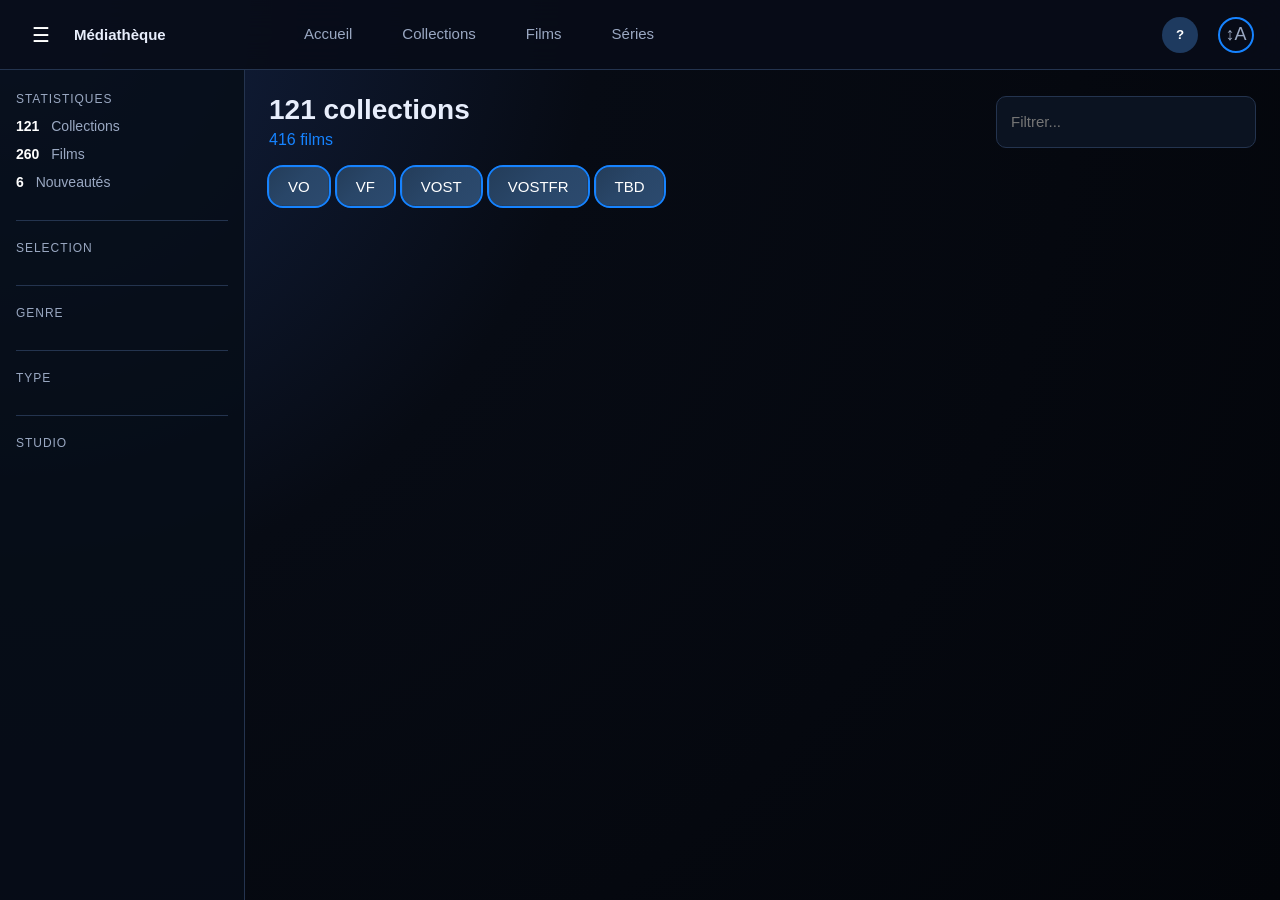
==== collections.html @ f7bd2ae3 "Données techniques ok" ====
<!DOCTYPE html>
<html lang="fr">
<head>
    <meta charset="UTF-8">
    <meta name="viewport" content="width=device-width, initial-scale=1.0">
    <title>Collections - Médiathèque</title>
    <link rel="icon"
        href="data:image/svg+xml,%3Csvg xmlns='http://www.w3.org/2000/svg' viewBox='0 0 100 100'%3E%3Ctext y='0.9em' font-size='90'%3E%F0%9F%8E%AC%3C/text%3E%3C/svg%3E">
    <link rel="stylesheet" href="css/style.css">
</head>
<body data-active-menu="collections">
    <div class="app">
        <!-- Topbar mutualisée -->
        <div id="topbarContainer"></div>

        <main>
            <section id="page-collections" class="page active">
                <div class="layout">
                    <aside class="sidebar">
                        <div class="sidebar-title">Statistiques</div>
                        <div class="sidebar-stat"><span id="sideCollections">0</span> Collections</div>
                        <div class="sidebar-stat"><span id="sideFilms">0</span> Films</div>
                        <div class="sidebar-stat"><span id="sideNouveautes">0</span> Nouveautés</div>
                        <div class="sidebar-section"></div>
                        
                        <div class="sidebar-title" id="ajoutsTitle">Selection</div>
                        <div id="ajoutsFilters"></div>
                        <div class="sidebar-section"></div>
                        
                        <div class="sidebar-title" id="genreTitle">Genre</div>
                        <div id="genreFilters"></div>
                        <div class="sidebar-section"></div>

                        <div class="sidebar-title" id="typeTitle">Type</div>
                        <div id="typeFilters"></div>
                        <div class="sidebar-section"></div>

                        <div class="sidebar-title" id="studioTitle">Studio</div>
                        <div id="studioFilters"></div>
                    </aside>

                    <section class="content">
                        <div class="content-header">
                            <div>
                                <h1 id="collectionsCount">0 collection</h1>
                                <p id="collectionsFilmsCount">0 film</p>
                            </div>
                            <input id="searchInput"
                                class="search-input"
                                type="text"
                                autocomplete="off"
                                placeholder="Filtrer..."
                                oninput="handleSearch()">
                        </div>

                        <div id="languageFilters" class="language-filters">
                            <button class="language-button active" data-language="VO">VO</button>
                            <button class="language-button active" data-language="VF">VF</button>
                            <button class="language-button active" data-language="VOST">VOST</button>
                            <button class="language-button active" data-language="VOSTFR">VOSTFR</button>
                            <button class="language-button active" data-language="TBD">TBD</button>
                        </div>

                        <div id="collectionsGrid" class="cards-grid"></div>

                    </section>
                </div>
            </section>
        </main>
    </div>

    <div id="scanModal" class="tmdb-modal hidden linux-hidden">
        <div class="tmdb-modal-panel">
            <div class="tmdb-modal-header">
                <h2 id="scanTitle">Scan des collecions</h2>
            </div>
            <div id="scanLog" class="tmdb-results"></div>
            <div id="detectionLog" class="tmdb-results hidden"></div>
            <div style="padding:16px;text-align:right">
                <button class="secondary-button" onclick="closeScanModal()">
                    Fermer
                </button>
            </div>
        </div>
    </div>

    <script>
        fetch("common/topbar.html")
            .then(response => response.text())
            .then(html => {
                document.getElementById("topbarContainer").innerHTML = html;
                updateUserGreeting();
                document.getElementById("topbarScanText").textContent = "Scan des collections";
                document.getElementById("topbarScanButton").onclick = scanCollectionsTmdb;
            });
    </script>

    <script src="config/constants.js"></script>
    <script src="js/state.js"></script>
    <script src="js/catalog.js"></script>
    <script src="js/utils.js"></script>
    <script src="js/media.js"></script>
    <script src="js/playback.js"></script>
    <script src="js/tmdb.js"></script>
    <script src="js/collections.js"></script>
    <script src="js/app-init.js"></script>

    <script>
        document.addEventListener("DOMContentLoaded",initCollectionsPage,);
    </script>
</body>
</html>
---- css/style.css ----
/* ==================================================
   COMMUN PC/MOBILE
   ================================================== */
body.linux .linux-hidden {
    display: none !important;
}

body.no-mediaserver .mediaserver-only {
    display: none !important;
}

body:not(.no-mediaserver) .download-only {
    display: none !important;
}

:root {
    --font-scale: 1;
    --bg: #070b14;
    --bg-soft: #0e1625;
    --panel: #111c2d;
    --panel-light: #162337;
    --border: #24344f;
    --text: #e8eefc;
    --muted: #9aa8c2;
    --blue: #1683ff;
    --blue-dark: #0d4fa3;
    --purple: #8d45f6;
    --green: #1ec98b;
    --danger: #ffcc00;
    --card-radius: 14px;
    --cadres-max-width: 1200px;
}

* {
    box-sizing: border-box;
}

body {
    margin: 0;
    font-family: "Segoe UI", Arial, sans-serif;
    background: radial-gradient(circle at top left, #142447 0, #070b14 38%, #03050a 100%);
    color: var(--text);
    overflow-y: scroll;
    font-size: calc(1rem * var(--font-scale));
}

button,
input {
    font-family: inherit;
}

.app {
    min-height: 100vh;
    padding-top: 70px;
}

.topbar {
    height: 70px;
    display: flex;
    align-items: center;
    gap: 28px;
    padding: 0 24px;
    background: rgba(8, 13, 24, 0.92);
    border-bottom: 1px solid var(--border);
    position: fixed;
    top: 0;
    left: 0;
    right: 0;
    z-index: 50;
    backdrop-filter: blur(18px);
}

.brand {
    display: flex;
    align-items: center;
    gap: 16px;
    cursor: pointer;
    min-width: 230px;
}

.brand-logo {
    cursor: default;
}

.brand-icon {
    width: 34px;
    height: 34px;
    border-radius: 8px;
    background: #1677CF;
    display: flex;
    align-items: center;
    justify-content: center;
    color: white;
    font-size: calc(20px * var(--font-scale));
    box-shadow: 0 0 18px rgba(22, 131, 255, 0.45);
    position: relative;
}

.brand-icon span {
    position: relative;
    top: -2px;
}

.hamburger-icon span {
    top: 0;
}

.brand-title {
    font-size: calc(15px * var(--font-scale));
    font-weight: 700;
}

.main-nav {
    display: flex;
    height: 100%;
    align-items: center;
    gap: 6px;
}

.nav-button {
    display: flex;
    align-items: center;
    justify-content: center;
    height: 70px;
    padding: 0 22px;
    border: none;
    border-bottom: 3px solid transparent;
    background: transparent;
    color: var(--muted);
    font-size: calc(15px * var(--font-scale));
    cursor: pointer;
    text-decoration: none;
}

.nav-button:hover,
.nav-button.active {
    color: white;
    border-bottom-color: var(--blue);
}

.nav-button:hover,
.nav-button.inactive {
    color: white;
    border-bottom-color: var(--grey);
}

.top-actions {
    margin-left: auto;
    display: flex;
    align-items: center;
    gap: 10px;
    min-width: 0;
    margin-right: -8px;
}

.search-input {
    width: 200px;
    height: 38px;
    border: 1px solid var(--border);
    border-radius: 10px;
    background: #0b1321;
    color: var(--text);
    padding: 0 14px;
    outline: none;
}

.search-input:focus {
    border-color: var(--blue);
}

.icon-button,
.secondary-button {
    min-height: 38px;
    border: 1px solid var(--border);
    border-radius: 10px;
    background: #0b1321;
    color: var(--text);
    padding: 10 14px;
    cursor: pointer;
    text-decoration: none;
    display: flex;
    align-items: center;
    justify-content: center;
}
.icon-button:hover,
.secondary-button:hover {
    border-color: var(--blue);
    color: white;
}

.page {
    display: none;
}

.page.active {
    display: block;
}

.home-header {
    max-width: 1200px;
    margin: 34px auto 24px auto;
    padding: 0 24px;
    display: flex;
    align-items: center;
    justify-content: space-between;
}
.home-header h1 {
    margin: 0 0 8px 0;
    font-size: calc(30px * var(--font-scale));
}
.home-header p {
    margin: 0;
    color: var(--muted);
}
.home-storage {
    display: flex;
    align-items: center;
    gap: 10px;
}
#homeStorageStats {
    display: flex;
    align-items: center;
    gap: 14px;
}
.storage-item {
    display: inline-flex;
    align-items: center;
    gap: 4px;
    white-space: nowrap;
}
.storage-green {
    color: #1ec98b;
}
.storage-orange {
    color: #f59e0b;
}
.storage-red {
    color: #ef4444;
}
.home-cards {
    max-width: 1200px;
    margin: 0 auto;
    padding: 0 24px;
    display: grid;
    grid-template-columns: repeat(3, 1fr);
    gap: 26px;
}

.home-card {
    position: relative;
    min-height: 390px;
    background: rgba(255, 255, 255, 0.04);
    border: 1px solid var(--border);
    border-radius: 20px;
    overflow: hidden;
    cursor: pointer;
    box-shadow: 0 18px 50px rgba(0, 0, 0, 0.35);
    transition: transform 0.2s ease, border-color 0.2s ease;
    display: flex;
    flex-direction: column;
}

.home-card-image {
    height: 145px;
    background-size: cover;
    background-position: center;
}

.home-card:hover {
    transform: translateY(-4px);
    border-color: var(--blue);
}

.collection-hero {
    background:
        radial-gradient(circle at 20% 55%, rgba(22, 130, 100, 0.55), transparent 15%),
        linear-gradient(135deg, #0d2d29, #0b2330);
}
.film-hero {
    background:
        radial-gradient(circle at 55% 40%, rgba(40, 120, 199, 0.75), transparent 22%),
        linear-gradient(135deg, #102440, #162f52);
}
.serie-hero {
    background:
        radial-gradient(circle at 80% 45%, rgba(141, 69, 246, 0.75), transparent 20%),
        linear-gradient(135deg, #271046, #061427);
}
.home-card-icon {
    width: 72px;
    height: 72px;
    border-radius: 50%;
    background: var(--blue-dark);
    margin: -36px auto 18px auto;
    display: flex;
    align-items: center;
    justify-content: center;
    font-size: calc(34px * var(--font-scale));
    border: 5px solid #111c2d;
}

.home-card-icon.green {
    background: #10634f;
}
.home-card-icon.purple {
    background: var(--purple);
}

.home-card h2 {
    text-align: center;
    font-size: calc(35px * var(--font-scale));
    margin: 10px 0;
}
.home-card p {
text-align: center;
color: var(--muted);
margin: 0 auto;
width: calc(100% - 48px);
line-height: 1.5;
}
.home-stats {
    display: inline-block;
    width: 100%;
}
.home-card button:not(.resume-button) {
width: calc(100% - 48px);
height: 42px;
margin: 0 24px 24px 24px;
border: none;
border-radius: 10px;
background: var(--blue-dark);
color: white;
cursor: pointer;
font-size: calc(15px * var(--font-scale));
}
.home-card .resume-button {
width: calc(100% - 48px);
min-height: 42px;
height: auto;
margin: auto 24px;
display: grid;
grid-template-columns: 24px 1fr 24px;
align-items: center;
text-align: center;
padding: 8px 10px;
line-height: 1.25;
}
.home-resume-play {
display: flex;
align-items: center;
justify-content: center;
}
#resumeFilmText,
#resumeCollectionText,
#resumeSerieText {
grid-column: 2;
overflow-wrap: anywhere;
}
.home-card button.purple-button {
    background: var(--purple);
}

.stats-row {
max-width: 1200px;
margin: 28px auto;
padding: 0 24px;
display: grid;
grid-template-columns: repeat(2, 1fr);
gap: 26px;
}

.stat-card {
    background: rgba(255, 255, 255, 0.05);
    border: 1px solid var(--border);
    border-radius: 14px;
    padding: 18px;
    text-align: center;
}

.stat-card span {
    display: block;
    font-size: calc(26px * var(--font-scale));
    font-weight: 700;
}

.stat-card small {
    color: var(--muted);
}

.layout {
    display: grid;
    grid-template-columns: 245px 1fr;
    min-height: calc(100vh - 70px);
}

.sidebar {
    background: rgba(7, 13, 24, 0.85);
    border-right: 1px solid var(--border);
    padding: 22px 16px;
    position: sticky;
    top: 70px;
    height: calc(100vh - 70px);
    align-self: start;
    overflow-y: auto;
}

.sidebar-title {
    color: var(--muted);
    text-transform: uppercase;
    font-size: calc(12px * var(--font-scale));
    letter-spacing: 0.08em;
    margin: 0 0 12px 0;
    cursor: pointer;
}

.sidebar-hidden .layout {
    grid-template-columns: 1fr;
}

.sidebar-hidden .sidebar {
    display: none;
}

.sidebar-link {
    width: 100%;
    display: block;
    text-align: left;
    padding: 11px 12px;
    margin-bottom: 4px;
    border: none;
    border-radius: 8px;
    background: transparent;
    color: var(--muted);
    cursor: pointer;
    font-size: calc(14px * var(--font-scale));
}
.sidebar-link:hover,
.sidebar-link.active {
    background: linear-gradient(90deg, rgba(22, 131, 255, 0.28), rgba(22, 131, 255, 0.06));
    color: white;
}

.sidebar-section {
    margin-top: 30px;
    border-top: 1px solid var(--border);
    padding-top: 20px;
}

.sidebar-stat {
    color: var(--muted);
    font-size: calc(14px * var(--font-scale));
    margin-bottom: 12px;
}

.sidebar-stat span {
    color: white;
    font-weight: 700;
    margin-right: 8px;
}
.content {
    padding: 24px;
    min-width: 0;
}
.content-header {
    display: flex;
    justify-content: space-between;
    align-items: center;
    margin-bottom: 18px;
}

.content-header h1 {
    margin: 0;
    font-size: calc(28px * var(--font-scale));
}

.content-header p {
    margin: 5px 0 0 0;
    color: var(--blue);
}

.content-header .search-input {
    margin-left: auto;
    width: 260px;
    min-height: 52px;
    font-size: calc(15px * var(--font-scale));
}
.tools-content-header {
    flex-wrap: wrap;
    gap: 12px;
}
.tools-content-header .search-input {
    flex: 0 1 260px;
    min-width: 160px;
    max-width: 260px;
}
.sort-label {
    color: var(--muted);
    font-size: calc(14px * var(--font-scale));
}

.resume-button {
    width: 100%;
    max-width: var(--cadres-max-width);
    min-height: 48px;
    margin: 0 0 20px 0;
    border: 1px solid var(--border);
    border-radius: 12px;
    background: linear-gradient(90deg, rgba(30, 201, 138, 0.219), rgba(22, 131, 255, 0.08));
    color: white;
    padding: 0 18px;
    cursor: pointer;
    font-size: calc(15px * var(--font-scale));
    display: flex;
    align-items: center;
    justify-content: center;
    gap: 8px;
    text-align: center;
}
.resume-button:hover {
    border-color: var(--green);
}
.resume-button-list {
    max-width: none;
}
.cards-grid {
    display: grid;
    grid-template-columns: repeat(auto-fill, minmax(170px, 1fr));
    gap: 18px;
}

.media-card {
    background: var(--panel);
    border: 1px solid var(--border);
    border-radius: var(--card-radius);
    overflow: hidden;
    box-shadow: 0 12px 26px rgba(0, 0, 0, 0.25);
    transition: transform 0.18s ease, border-color 0.18s ease;
}

.media-card:hover {
    transform: translateY(-3px);
    border-color: var(--blue);
}

.poster-zone {
    aspect-ratio: 2 / 3;
    height: auto;
    position: relative;
    background: #182235;
    cursor: pointer;
    overflow: hidden;
}

.poster-zone img {
    width: 100%;
    height: 100%;
    object-fit: cover;
    display: block;
}

.play-icon {
    position: relative;
    left: 2px;
    top: -1px;
}

.play-button {
    position: absolute;
    display: flex;
    align-items: center;
    justify-content: center;
    right: 10px;
    bottom: 10px;
    width: 42px;
    height: 42px;
    border: none;
    border-radius: 50%;
    background: rgba(0, 0, 0, 0.70);
    color: white;
    font-size: calc(20px * var(--font-scale));
    cursor: pointer;
    z-index: 10;
}
.play-button.collection-incomplete {
    background: #ff8c00;
    color: #070b14;
}
.play-button.film-missing-in-collection {
    width: 20px;
    height: 20px;
    background: #f97316;
    box-shadow: 0 0 12px rgba(249, 115, 22, 0.45);
}
.play-button.film-ignore-in-collection {
    width: 20px;
    height: 20px;
    padding: 0;
    border: none;
    background: transparent;
    color: #7b8494;
    font-size: 22px;
    line-height: 20px;
    display: flex;
    align-items: center;
    justify-content: center;
}
.play-button.film-ignore-in-collection:hover {
    background: transparent;
    color: #9aa2b1;
}
.duplicate-badge {
background: #f97316;
}

.missing-poster {

    width: 100%;
    height: 100%;

    display: flex;

    justify-content: center;
    align-items: center;

    text-align: center;

    padding: 20px;

    color: white;

    font-size: calc(24px * var(--font-scale));
    font-weight: 600;

    line-height: 1.4;

    overflow-wrap: break-word;

    background:
        linear-gradient(135deg,
            #243d5a 0%,
            #294668 45%,
            #2c4a6e 100%);
}

.seasons-bar {
    display: flex;
    gap: 12px;
    margin-top: 16px;
    margin-bottom: 20px;
    flex-wrap: wrap;
}

.season-button {

    border: none;
    padding: 10px 18px;
    border-radius: 14px;
    background:
        linear-gradient(135deg,
            #243d5a 0%,
            #294668 45%,
            #2c4a6e 100%);
    color: white;
    font-size: calc(15px * var(--font-scale));
    cursor: pointer;
    white-space: nowrap;
    transition: .15s;
}

.season-button:hover {
    border-color: #1683ff;
    transform: translateY(-1px);
}

.season-button.active {
    outline: 2px solid #1683ff;
}

.hidden {
    display: none !important;
}

.language-filters {
    display: flex;
    gap: 8px;
    margin-bottom: 20px;
    flex-wrap: wrap;
}

.language-button {
    border: 1px solid transparent;
    padding: 10px 18px;
    border-radius: 14px;
    background:
        linear-gradient(135deg,
            #243d5a 0%,
            #294668 45%,
            #2c4a6e 100%);
    color: white;
    font-size: calc(15px * var(--font-scale));
    cursor: pointer;
    white-space: nowrap;
    transition: .15s;
}

.language-button:hover {
    transform: translateY(-1px);
}

.language-button.active {
    outline: 2px solid var(--blue);
}

.tmdb-modal {
    position: fixed;
    inset: 0;
    z-index: 200;
    background: rgba(0, 0, 0, 0.68);
    display: flex;
    align-items: flex-start;
    justify-content: center;
    padding-top: 20px;
}

.tmdb-modal-panel {
    width: min(900px, 96vw);
    max-height: 88vh;
    overflow: hidden;
    background: #0e1625;
    border: 1px solid var(--border);
    border-radius: 18px;
    box-shadow: 0 24px 80px rgba(0, 0, 0, 0.55);
    display: flex;
    flex-direction: column;
    margin-top: 120px;
}

.tmdb-modal-header {
    display: flex;
    align-items: center;
    justify-content: space-between;
    padding: 18px 20px;
    border-bottom: 1px solid var(--border);
}

.tmdb-modal-header h2 {
    margin: 0;
    font-size: calc(22px * var(--font-scale));
}

.tmdb-modal-close {
    width: 36px;
    height: 36px;
    border: none;
    border-radius: 50%;
    background: #17263d;
    color: white;
    font-size: calc(24px * var(--font-scale));
    cursor: pointer;

    display: flex;
    align-items: center;
    justify-content: center;

    padding: 0;
    line-height: 1;
    padding-bottom: 6px;
}

.tmdb-results {
    padding: 18px;
    overflow-y: auto;
    display: flex;
    flex-direction: column;
    gap: 14px;
    white-space: pre-wrap;
}

.tmdb-result-card {
    display: grid;
    grid-template-columns: 94px 1fr auto;
    gap: 16px;
    align-items: center;
    padding: 14px;
    border: 1px solid var(--border);
    border-radius: 14px;
    background: rgba(255, 255, 255, 0.04);
}

.tmdb-result-card img {
    width: 94px;
    height: 140px;
    object-fit: cover;
    border-radius: 10px;
    background: #182235;
}

.tmdb-result-placeholder {
    width: 94px;
    height: 140px;
    border-radius: 10px;
    background: linear-gradient(135deg, #1b3045, #284060);
    display: flex;
    align-items: center;
    justify-content: center;
    color: white;
    font-size: calc(13px * var(--font-scale));
    text-align: center;
    padding: 8px;
}

.tmdb-result-title {
    font-size: calc(18px * var(--font-scale));
    font-weight: 700;
    margin-bottom: 4px;
}

.tmdb-result-year {
    color: var(--blue);
    font-size: calc(14px * var(--font-scale));
    margin-bottom: 8px;
}

.tmdb-result-info {
    color: var(--blue);
    font-size: calc(16px * var(--font-scale));
    margin-bottom: 8px;
}

.tmdb-result-description {
    color: var(--muted);
    font-size: calc(17px * var(--font-scale));
    line-height: 1.4;
}

.tmdb-associate-button {
    border: none;
    border-radius: 14px;
    padding: 10px 16px;
    background: linear-gradient(135deg, #243d5a 0%, #294668 45%, #2c4a6e 100%);
    color: white;
    cursor: pointer;
    white-space: nowrap;
    font-size: calc(15px * var(--font-scale));
    text-decoration: none;
    text-align: center;
}

.back-arrow {
    position: relative;
    top: -1px;
}

#backToCollectionsButton {
    position: relative;
    line-height: 1.5;
}
#backToFilmsButton {
    position: relative;
    line-height: 1.5;
}
#backToSeriesButton {
    position: relative;
    line-height: 1.5;
}

.tmdb-associate-button:hover {
    transform: translateY(-1px);
}

.tmdb-empty {
    color: var(--muted);
    padding: 20px;
    text-align: center;
}

.tmdb-result-link {
    display: inline-block;
    color: white;
    text-decoration: underline;
    cursor: pointer;
}

.tmdb-result-link:visited {
    color: white;
}

.tmdb-result-link:hover {
    color: #1683ff;
}

.brand,
.brand:visited,
.brand:hover,
.brand:active {
    color: var(--text);
    text-decoration: none;
}

.nav-button,
.nav-button:visited,
.nav-button:hover,
.nav-button:active {
    text-decoration: none;
}

.refresh-button {
    width: 190px;
    display: flex;
    align-items: center;
    gap: 8px;
    justify-content: center;
}
.refresh-icon {
    font-size: 1.5em;
    font-weight: bold;
}

.serie-detail-card {
    display: grid;
    grid-template-columns: 180px 1fr;
    gap: 24px;
    align-items: start;
    padding: 14px;
    border: 1px solid var(--border);
    border-radius: 14px;
    background: rgba(255, 255, 255, 0.04);
}
.serie-info-card {
    margin-bottom: 20px;
    max-width: var(--cadres-max-width);
}
.serie-info-image {
    width: 180px;
    height: 267px;
    position: relative;
}
.serie-info-image .poster-zone,
.serie-info-image img,
.serie-info-image .missing-poster {
    width: 180px;
    height: 267px;
    border-radius: 10px;
}

.episodes-panel {
max-width: var(--cadres-max-width);
}

.episode-list {
    display: flex;
    flex-direction: column;
    gap: 14px;
}
.episode-card {
    display: grid;
    grid-template-columns: 227px 1fr auto;
    gap: 20px;
    align-items: start;
    padding: 14px;
    border: 1px solid var(--border);
    border-radius: 14px;
    background: rgba(255, 255, 255, 0.04);
}

.episode-description {
    grid-column: 1 / -1;
}
.episode-image-zone {
    width: 227px;
    height: 127px;
    position: relative;
    border-radius: 10px;
    overflow: hidden;
    cursor: pointer;
    background: #182235;
}

.episode-image-zone img {
    width: 100%;
    height: 100%;
    object-fit: cover;
}

.episode-image-zone .missing-poster {
    width: 100%;
    height: 100%;
    font-size: calc(18px * var(--font-scale));
}

.episode-info {
    min-width: 0;
}
.episode-header {
    display: flex;
    justify-content: space-between;
    align-items: center;
    gap: 16px;
}
.episode-header > div:first-child {
    display: flex;
    flex-direction: column;
}
.episode-title {
    font-size: calc(18px * var(--font-scale));
    font-weight: 700;
    color: white;
    margin-bottom: 6px;
}

.episode-meta {
    color: var(--blue);
    font-size: calc(14px * var(--font-scale));
    margin-bottom: 10px;
}

.episode-description {
    color: var(--muted);
    font-size: calc(17px * var(--font-scale));
    line-height: 1.45;
}

.episode-actions {
    display: flex;
    align-items: center;
    justify-content: flex-end;
}

.episode-warning-button {
    position: absolute;
    display: flex;
    align-items: center;
    justify-content: center;
    right: 10px;
    bottom: 10px;
    width: 20px;
    height: 20px;
    border: none;
    border-radius: 50%;
    background: #f97316;
    color: white;
    font-size: calc(20px * var(--font-scale));
    cursor: default;
    z-index: 10;
}

.season-button {
    position: relative;
}

.season-missing-dot {
    position: absolute;
    right: 7px;
    top: 7px;
    width: 9px;
    height: 9px;
    border-radius: 50%;
    background: #f97316;
    box-shadow: 0 0 8px rgba(249, 115, 22, 0.75);
}

.serie-missing-dot {
    position: absolute;
    right: 10px;
    bottom: 10px;
    width: 20px;
    height: 20px;
    border-radius: 50%;
    background: #f97316;
    box-shadow: 0 0 12px rgba(249, 115, 22, 0.45);
    z-index: 3;
}
.tmdb-search-zone {
  padding: 16px 20px 8px;
}

.tmdb-search-input {
  width: 100%;
  padding: 10px 12px;
  border: 1px solid #2d4263;
  border-radius: 10px;
  background: #0b1220;
  color: #ffffff;
  font-size: 1rem;
}

.tmdb-search-input:focus {
  outline: none;
  border-color: #3b82f6;
}

.tmdb-search-tokens {
  display: flex;
  flex-wrap: wrap;
  gap: 8px;
  padding: 0 20px 16px;
}

.tmdb-search-token {
    border: none;
    border-radius: 14px;
    padding: 10px 16px;
    cursor: pointer;
    white-space: nowrap;
    font-size: calc(15px * var(--font-scale));
    display: flex;
    align-items: center;
    gap: 6px;
}

.tmdb-search-token.active {
    background: linear-gradient(135deg, #243d5a 0%, #294668 45%, #2c4a6e 100%);
    color: white;
}
#filmSearchTitleButtons .tmdb-search-token {
    background: linear-gradient(135deg, #243d5a 0%, #294668 45%, #2c4a6e 100%);
    color: white;
    outline: 2px solid transparent;
}
#filmSearchTitleButtons .tmdb-search-token.active {
    outline: 2px solid var(--blue);
}

.tmdb-search-token.inactive,
.tmdb-search-token.pinned {
    background: #d6d8dc79;
    color: #222;
}

.tmdb-search-token.year-pinned {
    background: #ffffff;
    color: #222222;
}

.tmdb-search-token:hover {  
    transform: translateY(-1px);  
}
#filmSearchModal .tmdb-results {
    white-space: normal;
    gap: 28px;
    padding: 28px 38px;
}
#filmSearchModal .tmdb-result-title {
    display: flex;
    align-items: center;
    gap: 12px;
    margin-bottom: 12px;
}
#filmSearchModal .tmdb-search-tokens {
    padding: 0;
    justify-content: center;
}
#filmSearchModal .tmdb-result-title .tmdb-search-token {
    padding: 6px 12px;
}

.tmdb-search-token-pin {
    font-size: calc(14px * var(--font-scale));
    filter: grayscale(100%);
}
.film-detail-card {
    display: grid;
    grid-template-columns: 180px 1fr;
    gap: 24px;
    align-items: start;
    padding: 14px;
    border: 1px solid var(--border);
    border-radius: 14px;
    background: rgba(255, 255, 255, 0.04);
    max-width: var(--cadres-max-width);
}
.film-file-card {
    display: flex;
    flex-direction: column;
    gap: 12px;
    padding: 14px;
    border: 1px solid var(--border);
    border-radius: 14px;
    background: rgba(255, 255, 255, 0.04);
    max-width: var(--cadres-max-width);
    width: 100%;
}
.film-file-row {
    display: flex;
    align-items: center;
    justify-content: space-between;
    gap: 16px;
    min-width: 0;
}

.film-file-title {
    min-width: 0;
    overflow: hidden;
    color: var(--muted);
    font-size: calc(18px * var(--font-scale));
    font-weight: 400;
    text-overflow: ellipsis;
    white-space: nowrap;
}
.film-file-folder {
    color: var(--muted);
    font-size: calc(15px * var(--font-scale));
    font-weight: 400;
    line-height: 1.4;
    overflow-wrap: anywhere;
    word-break: break-word;
    margin-left: 8px;
}
.film-file-meta,
.film-technical-video,
.film-file-column .film-technical-info {
    font-size: calc(14px * var(--font-scale));
    line-height: 1;
}
.film-file-meta,
.film-technical-video {
    font-weight: 700;
}
.film-file-column .film-technical-info {
    font-weight: 400;
}
.film-file-meta {
    color: var(--blue);
    margin-left: 1px;
    transform: translateY(-3px);
}
.film-technical-video {
    min-width: 0;
    text-align: left;
    white-space: nowrap;
    transform: translateY(-4px);
}
.film-technical-third {
    min-width: 0;
    white-space: nowrap;
}
.film-technical-third:nth-child(1),
.film-technical-third:nth-child(2),
.film-technical-third:nth-child(3) {
    text-align: left;
}
.film-technical-video {
    min-width: 0;
    text-align: left;
    white-space: nowrap;
    line-height: 1;  
    font-weight: 700;
    transform: translateY(-4px);
}
.film-technical-good {
    color: #1ec98b;
}
.film-technical-medium {
    color: #f59e0b;
}
.film-technical-low {
    color: #ef4444;
}.film-file-right-actions {
    margin-left: auto;
    display: flex;
    flex-direction: row;
    gap: 10px;
}

.film-file-action-button {
    width: 44px;
    height: 44px;
    min-width: 44px;
    padding: 0;
    border-radius: 50%;
    display: flex;
    align-items: center;
    justify-content: center;
}

.film-file-right-actions .film-file-action-button {
    background: #616A7A;
}

.film-link-icon svg {
    display: block;
    transform: translate(-1px, 2px) rotate(45deg);
}

.film-open-icon {
    display: inline-block;
    transform: scale(1.15);
}
.tmdb-no-result {
    text-align: center;
}

.tmdb-open-row {
    margin-top: 16px;
    display: flex;
    align-items: center;
    justify-content: center;
    gap: 10px;
}

#scanLog {
    font-family: Consolas, monospace;
    font-weight: 400;
}

.film-files-grid {
    display: grid;
    grid-template-columns: minmax(0, 1fr);
    width: 100%;
    max-width: var(--cadres-max-width);    
    gap: 14px;
}

.film-file-card {
    min-width: 0;
}

.film-file-playback-row {
    display: grid;
    grid-template-columns: repeat(3, minmax(0, 1fr));
    align-items: stretch;
}
.film-file-column {
    min-width: 0;
    height: 44px;
    display: flex;
    flex-direction: column;
    justify-content: space-between;
}
.film-file-column:nth-child(2) .film-technical-video {
    align-self: flex-start;
}
.film-file-left-info {
    display: flex;
    align-items: flex-start;
    gap: 16px;
    min-width: 0;
}
.film-file-column:first-child {
    position: relative;
    white-space: nowrap;
}
.film-file-column:first-child .film-technical-info {
    position: absolute;
    left: 0;
    bottom: 0;
}
.film-file-column .film-technical-info {
    display: block;
    color: var(--muted);
    font-size: calc(14px * var(--font-scale));
    line-height: 1;
    white-space: nowrap;
}
.film-file-column:first-child {
    white-space: nowrap;
}
.film-file-column:first-child .film-file-left-info {
    font-size: calc(14px * var(--font-scale));
}
.film-file-column:first-child .film-technical-info {
    margin-left: 60px;
}
.film-file-column:nth-child(3) {
    align-items: flex-end;
}
.film-file-right-actions {
    justify-self: end;
}
.film-file-actions-row {
    display: grid;
    grid-template-columns: 44px 1fr 44px;
    align-items: center;
    width: 100%;
}

.film-file-actions-row .film-file-action-button:nth-child(1) {
    justify-self: start;
}

.film-file-actions-row .film-file-action-button:nth-child(2) {
    justify-self: center;
}

.film-file-actions-row .film-file-action-button:nth-child(3) {
    justify-self: end;
}

.film-file-actions-row svg {
    display: block;
}

.toast {
    position: fixed;
    left: 50%;
    bottom: 33vh;
    transform: translateX(-50%);
    background: rgba(0, 0, 0, 0.90);
    color: white;
    padding: 12px 24px;
    border-radius: 8px;
    font-size: calc(16px * var(--font-scale));
    z-index: 10000;
    pointer-events: none;
    opacity: 0;
    transition: opacity 0.2s;
}

.toast.visible {
    opacity: 1;
}

.toast.success {
    background: #16a34a;
}

.toast.error {
    background: #dc2626;
}

.resume-row {
    display: flex;
    gap: 8px;
    margin-bottom: 20px;
}
.resume-row .resume-button {
    margin-bottom: 0;
    flex: 1;
}

.sync-button {
    height: 48px;
    width: 58px;
    border: 1px solid var(--border);
    border-radius: 12px;
    background: linear-gradient(-90deg, rgba(30, 201, 138, 0.219), rgba(22, 131, 255, 0.08));
    color: white;
    cursor: pointer;
    font-size: calc(20px * var(--font-scale));
}

.sync-button:hover {
    border-color: var(--green);
    transform: translateY(-4px);
}

.sync-icon {
    display: inline-block;
    transform: rotate(90deg);
}

.sidebar-toggle {
    background: transparent;
    box-shadow: none;
    cursor: pointer;
}
.sidebar-toggle:hover {
    opacity: 0.8;
}

.tools-container {
    padding: 12px;
}

.tool-film {
    display: flex;
    align-items: center;
    gap: 4px;
    margin-bottom: 6px;
}

.tool-film-title {
    width: 320px;
    min-width: 320px;
    max-width: 320px;
    overflow: hidden;
    white-space: nowrap;
    text-overflow: ellipsis;
    color: white;
    font-weight: 600;
}

.tool-row {
    display: flex;
    flex-wrap: wrap;
    gap: 4px;
    margin-bottom: 4px;
}

.tool-button {
    padding: 4px 8px;
    font-size: calc(12px * var(--font-scale));
}

.tool-duplicate-separator {
    height: 12px;
}

.tool-group {
    display: inline-flex;
    gap: 4px;
    margin-right: 12px;
}
.tools-filter-separator {
    display: inline-block;
    width: 14px;
}
.user-separator {
    display: inline-block;
    width: 7px;
}
.user-button {
    width: 36px;
    height: 36px;
    border-radius: 50%;
    border: none;
    background: #1e3a5f;
    color: white;
    cursor: pointer;
    font-weight: bold;
    margin-right: 10px;
}
.user-greeting {
    color: white;
    margin-right: 10px;
    font-size: calc(14px * var(--font-scale));
    white-space: nowrap;
}

.request-icon {
    position: relative;
    left: 3px;
    top: 0;

    display: flex;
    align-items: center;
    justify-content: center;
    font-size: calc(12px * var(--font-scale));
    line-height: 1;
    width: 100%;
    height: 100%;
}

.font-zoom-button {
    width: 36px;
    height: 36px;
    border-radius: 50%;
    border: 2.5px solid #1683ff;
    background: transparent;
    color: var(--muted);
    cursor: pointer;
    font-size: 18px;
    margin-right: 10px;
    display: flex;
    align-items: center;
    justify-content: center;
}
.font-zoom-button:hover { 
    color: white; 
    border-color: white;
}

/* ==================================================
   MOBILE
   ================================================== */
@media (max-width: 768px) {
    :root {
        --font-scale: 3;
    }
    .episode-image-zone {
        width: 330px !important;
        height: 185px !important;
    }
    .play-button,
    .user-button {
        width: 64px !important;
        height: 64px !important;
    }

    .user-button {
        font-size: calc(14px * var(--font-scale)) !important;
    }
    .topbar {
        height: auto;
        min-height: 70px;
        flex-wrap: wrap;
        padding-top: 24px;
    }
    .brand {
        flex: 1;
        min-width: 0;
        padding-left: 8px;
    }
    .top-actions {
        margin-left: auto;
        align-self: center;
    }
    .main-nav {
        width: 100%;
        order: 2;
        display: flex;
        justify-content: center;
        border-top: 1px solid var(--border);
        margin-top: 12px;
        padding-top: 6px;
        padding-bottom: 0px;
    }
    .home-cards {
        grid-template-columns: 1fr;
    }
    .layout,
    .sidebar-hidden .layout {
        grid-template-columns: 1fr;
    }
    .content {
        padding-top: 24px;
    }
    .film-detail-card,
    .serie-detail-card {
        grid-template-columns: 1fr;
    }
    .episode-card {
        grid-template-columns: 1fr;
    }
    .season-button.active {
    outline: 2.75px solid var(--blue);
    }
    .language-button.active {
    outline: 2.75px solid var(--blue);
    }
}
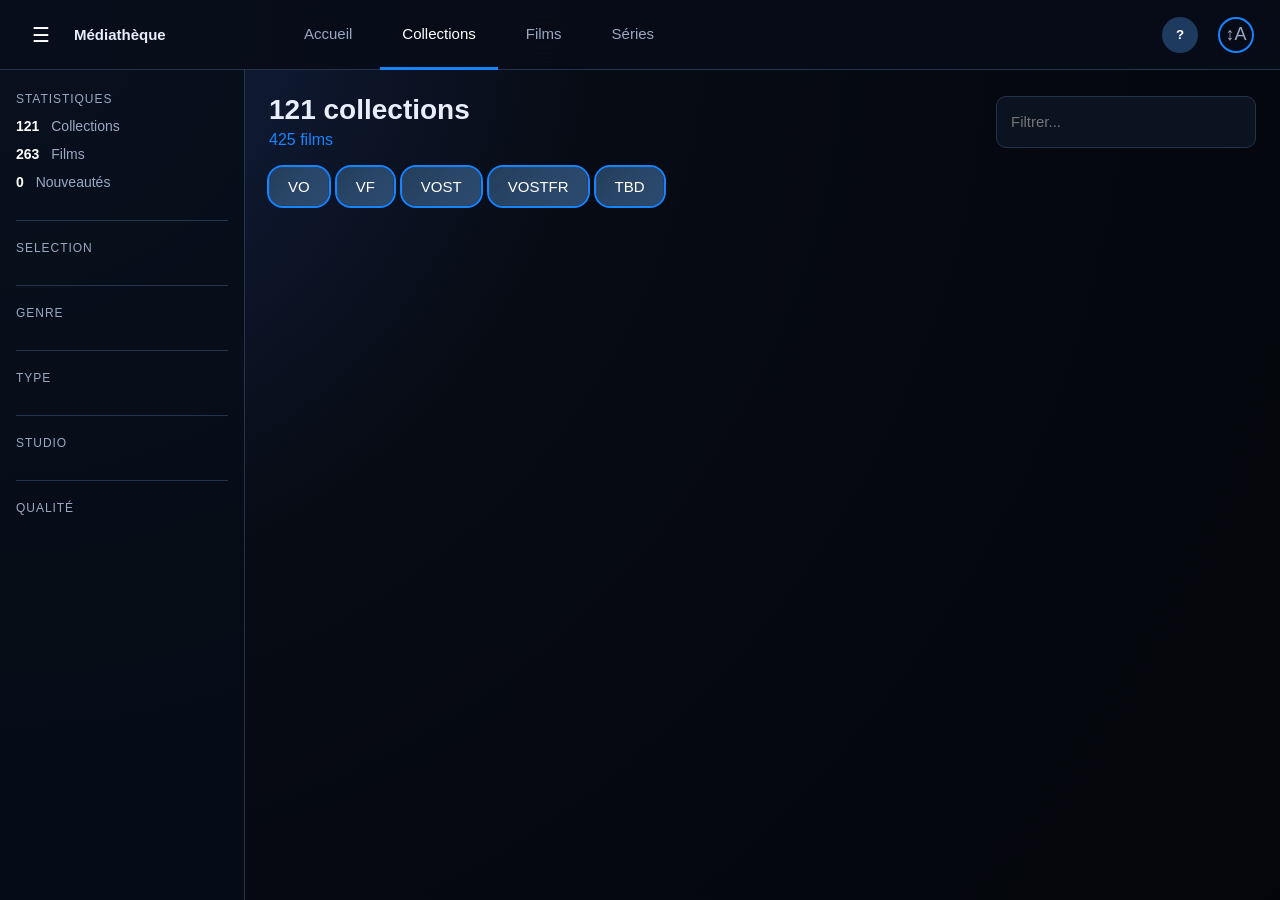
==== commit 2d8babc6: "Filtre Qualité" ====
--- a/collections.html
+++ b/collections.html
@@ -37,7 +37,10 @@
 
                         <div class="sidebar-title" id="studioTitle">Studio</div>
                         <div id="studioFilters"></div>
-                    </aside>
+                        <div class="sidebar-section"></div>
+                        
+                        <div class="sidebar-title" id="qualityTitle">Qualité</div>
+                        <div id="qualityFilters"></div>                    </aside>
 
                     <section class="content">
                         <div class="content-header">
--- a/css/style.css
+++ b/css/style.css
@@ -1157,6 +1157,15 @@
 .tmdb-search-token-pin {
     font-size: calc(14px * var(--font-scale));
     filter: grayscale(100%);
+}
+.film-detail-actions-row {
+    display: flex;
+    align-items: center;
+    justify-content: space-between;
+    margin-bottom: 18px;
+}
+.film-detail-actions-row .language-filters {
+    margin: 0;
 }
 .film-detail-card {
     display: grid;
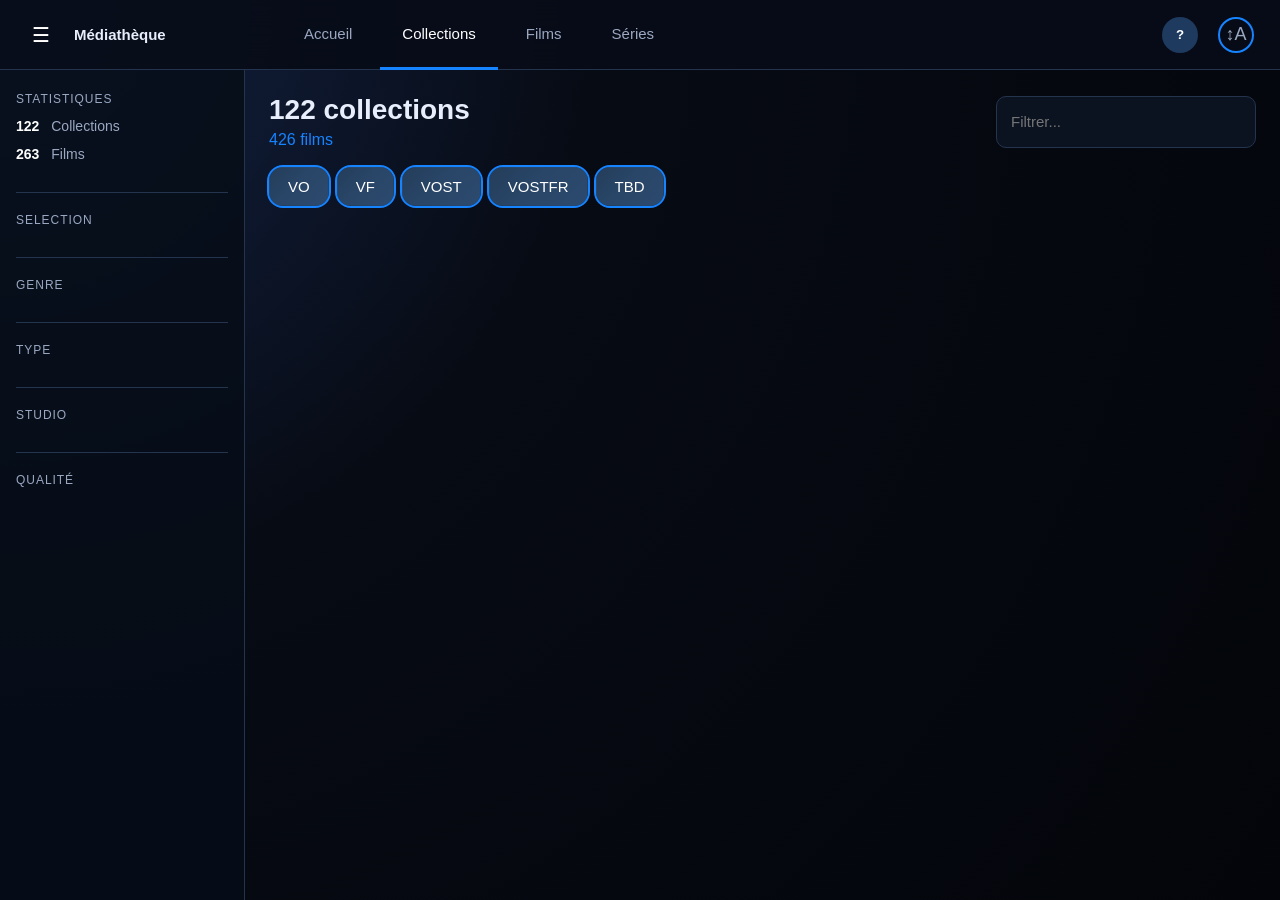
==== commit 5274864c: "Titre Original" ====
--- a/collections.html
+++ b/collections.html
@@ -20,7 +20,6 @@
                         <div class="sidebar-title">Statistiques</div>
                         <div class="sidebar-stat"><span id="sideCollections">0</span> Collections</div>
                         <div class="sidebar-stat"><span id="sideFilms">0</span> Films</div>
-                        <div class="sidebar-stat"><span id="sideNouveautes">0</span> Nouveautés</div>
                         <div class="sidebar-section"></div>
                         
                         <div class="sidebar-title" id="ajoutsTitle">Selection</div>
--- a/css/style.css
+++ b/css/style.css
@@ -466,6 +466,7 @@
     justify-content: space-between;
     align-items: center;
     margin-bottom: 18px;
+    max-width: var(--cadres-max-width);
 }
 
 .content-header h1 {
@@ -539,9 +540,7 @@
 
 .media-card:hover {
     transform: translateY(-3px);
-    border-color: var(--blue);
-}
-
+}
 .poster-zone {
     aspect-ratio: 2 / 3;
     height: auto;
@@ -549,6 +548,7 @@
     background: #182235;
     cursor: pointer;
     overflow: hidden;
+    border-radius: calc(var(--card-radius) - 2px);
 }
 
 .poster-zone img {
@@ -556,6 +556,7 @@
     height: 100%;
     object-fit: cover;
     display: block;
+    border-radius: calc(var(--card-radius) - 2px);
 }
 
 .play-icon {
@@ -1163,6 +1164,7 @@
     align-items: center;
     justify-content: space-between;
     margin-bottom: 18px;
+    max-width: var(--cadres-max-width);
 }
 .film-detail-actions-row .language-filters {
     margin: 0;
@@ -1569,6 +1571,55 @@
     border-color: white;
 }
 
+/* ==================================================
+   CONTOURS DÉGRADÉS QUALITÉ VIDÉO (AFFICHES)
+   ================================================== */
+.poster-zone::after {
+    content: "";
+    position: absolute;
+    inset: 0;
+    border-radius: calc(var(--card-radius) - 2px);
+    pointer-events: none;
+    border: 3px solid transparent;
+    -webkit-mask: linear-gradient(#fff 0 0) padding-box, linear-gradient(#fff 0 0);
+    -webkit-mask-composite: xor;
+    mask-composite: exclude;
+}
+
+.poster-zone.quality-high::after {
+    background: linear-gradient(to bottom, #1ec98b, #1ec98b) border-box;
+}
+
+.poster-zone.quality-medium::after {
+    background: linear-gradient(to bottom, #f59e0b, #f59e0b) border-box;
+}
+
+.poster-zone.quality-low::after {
+    background: linear-gradient(to bottom, #ef4444, #ef4444) border-box;
+}
+
+.poster-zone.quality-none::after {
+    background: linear-gradient(to bottom, #9aa8c2, #9aa8c2) border-box;
+}
+
+.poster-zone.quality-full-range::after {
+    background: linear-gradient(to bottom, #1ec98b, #f59e0b, #ef4444) border-box;
+}
+
+.poster-zone.quality-low-high::after {
+    background: linear-gradient(to bottom, #1ec98b, #ef4444) border-box;
+}
+
+.poster-zone.quality-low-medium::after {
+    background: linear-gradient(to bottom, #f59e0b, #f59e0b) border-box;
+}
+
+.poster-zone.quality-medium-high::after {
+    background: linear-gradient(to bottom, #1ec98b, #f59e0b) border-box;
+}
+.poster-zone.no-original-title::after {
+    background: linear-gradient(to bottom, #fde047, #fde047) border-box !important;
+}
 /* ==================================================
    MOBILE
    ================================================== */
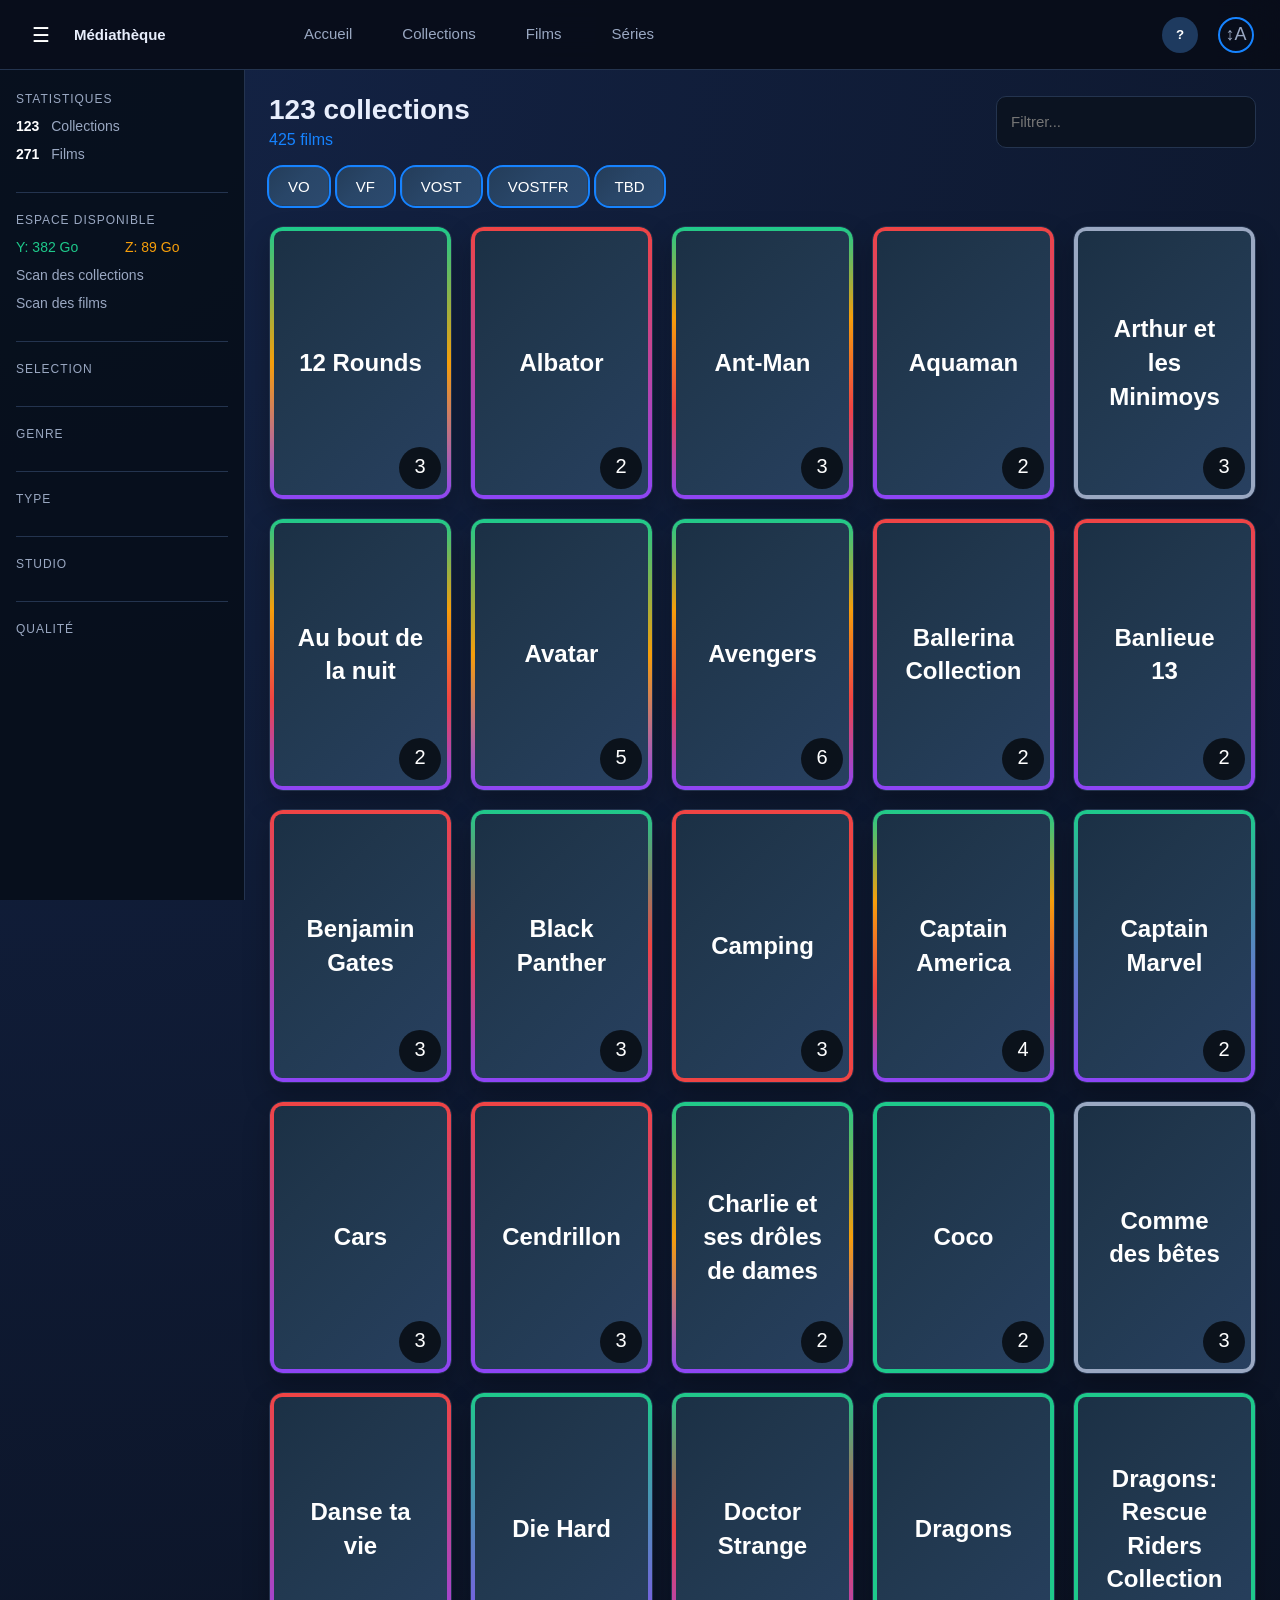
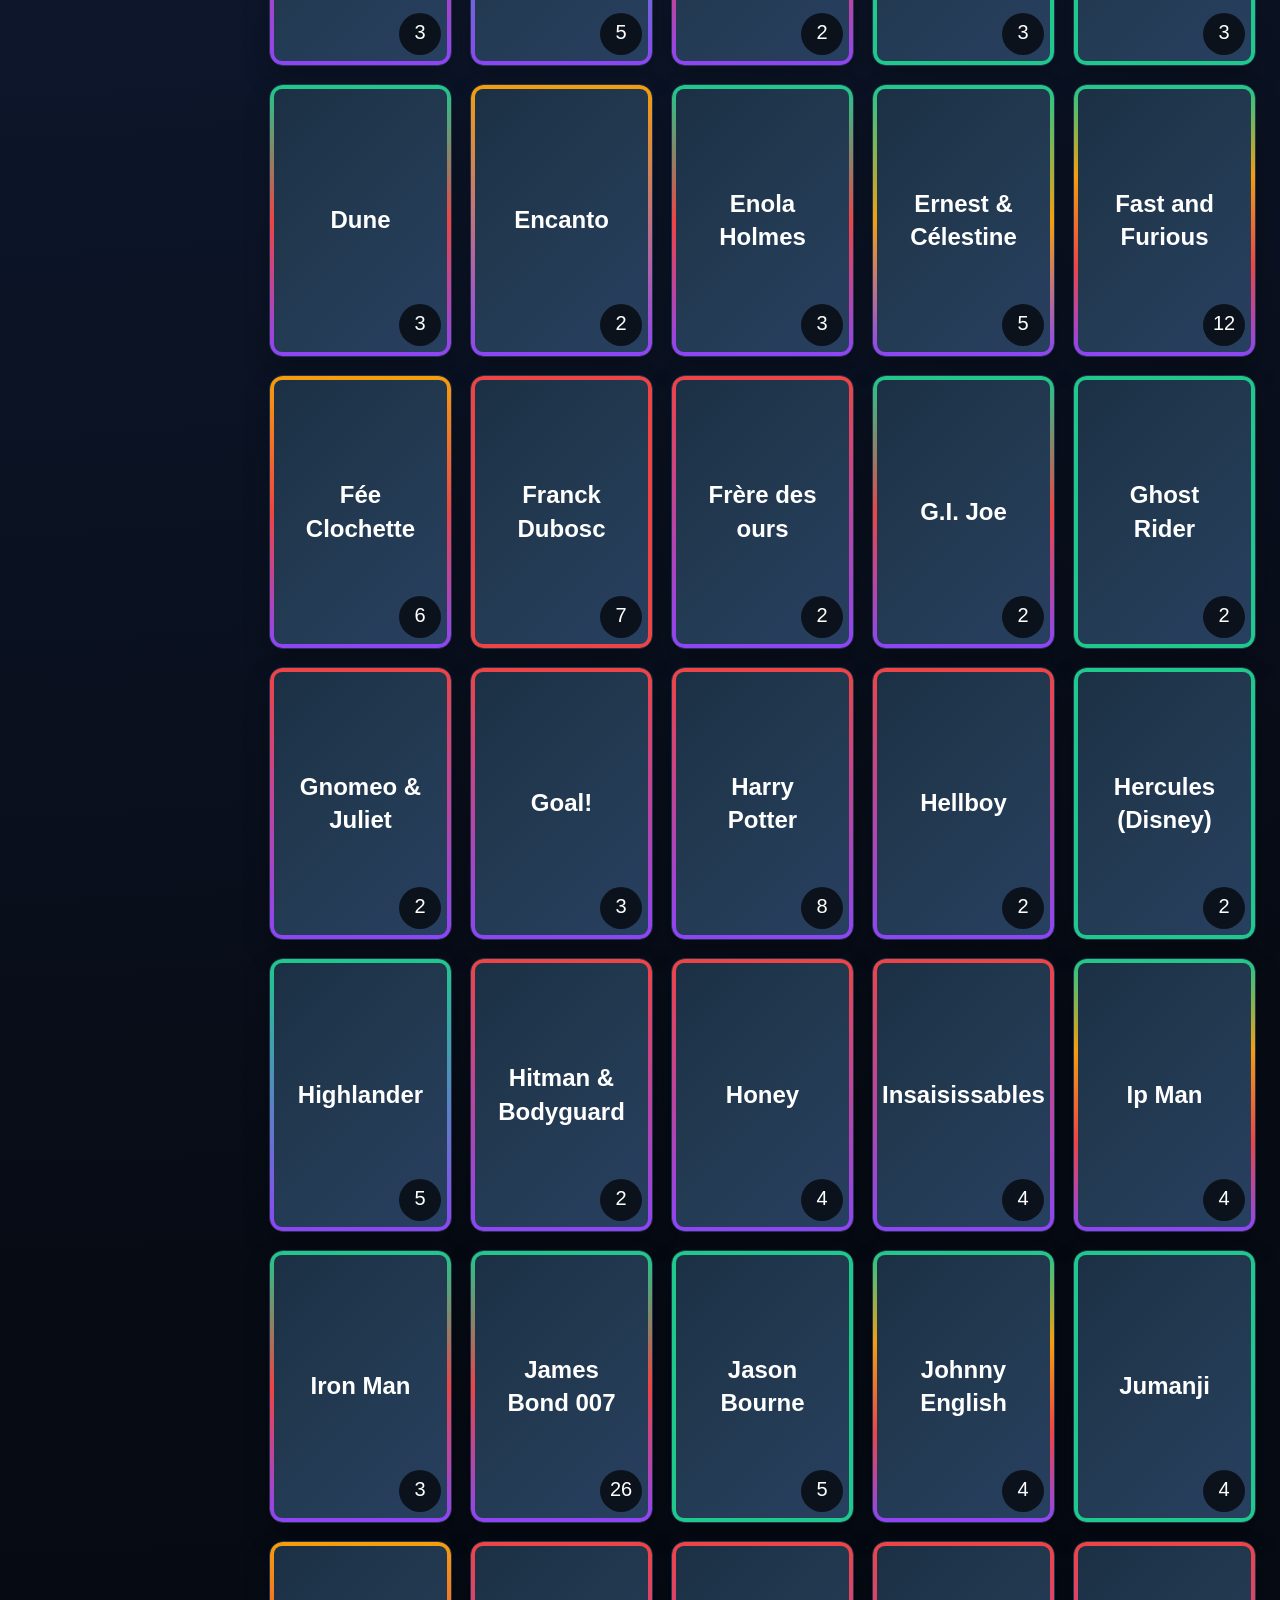
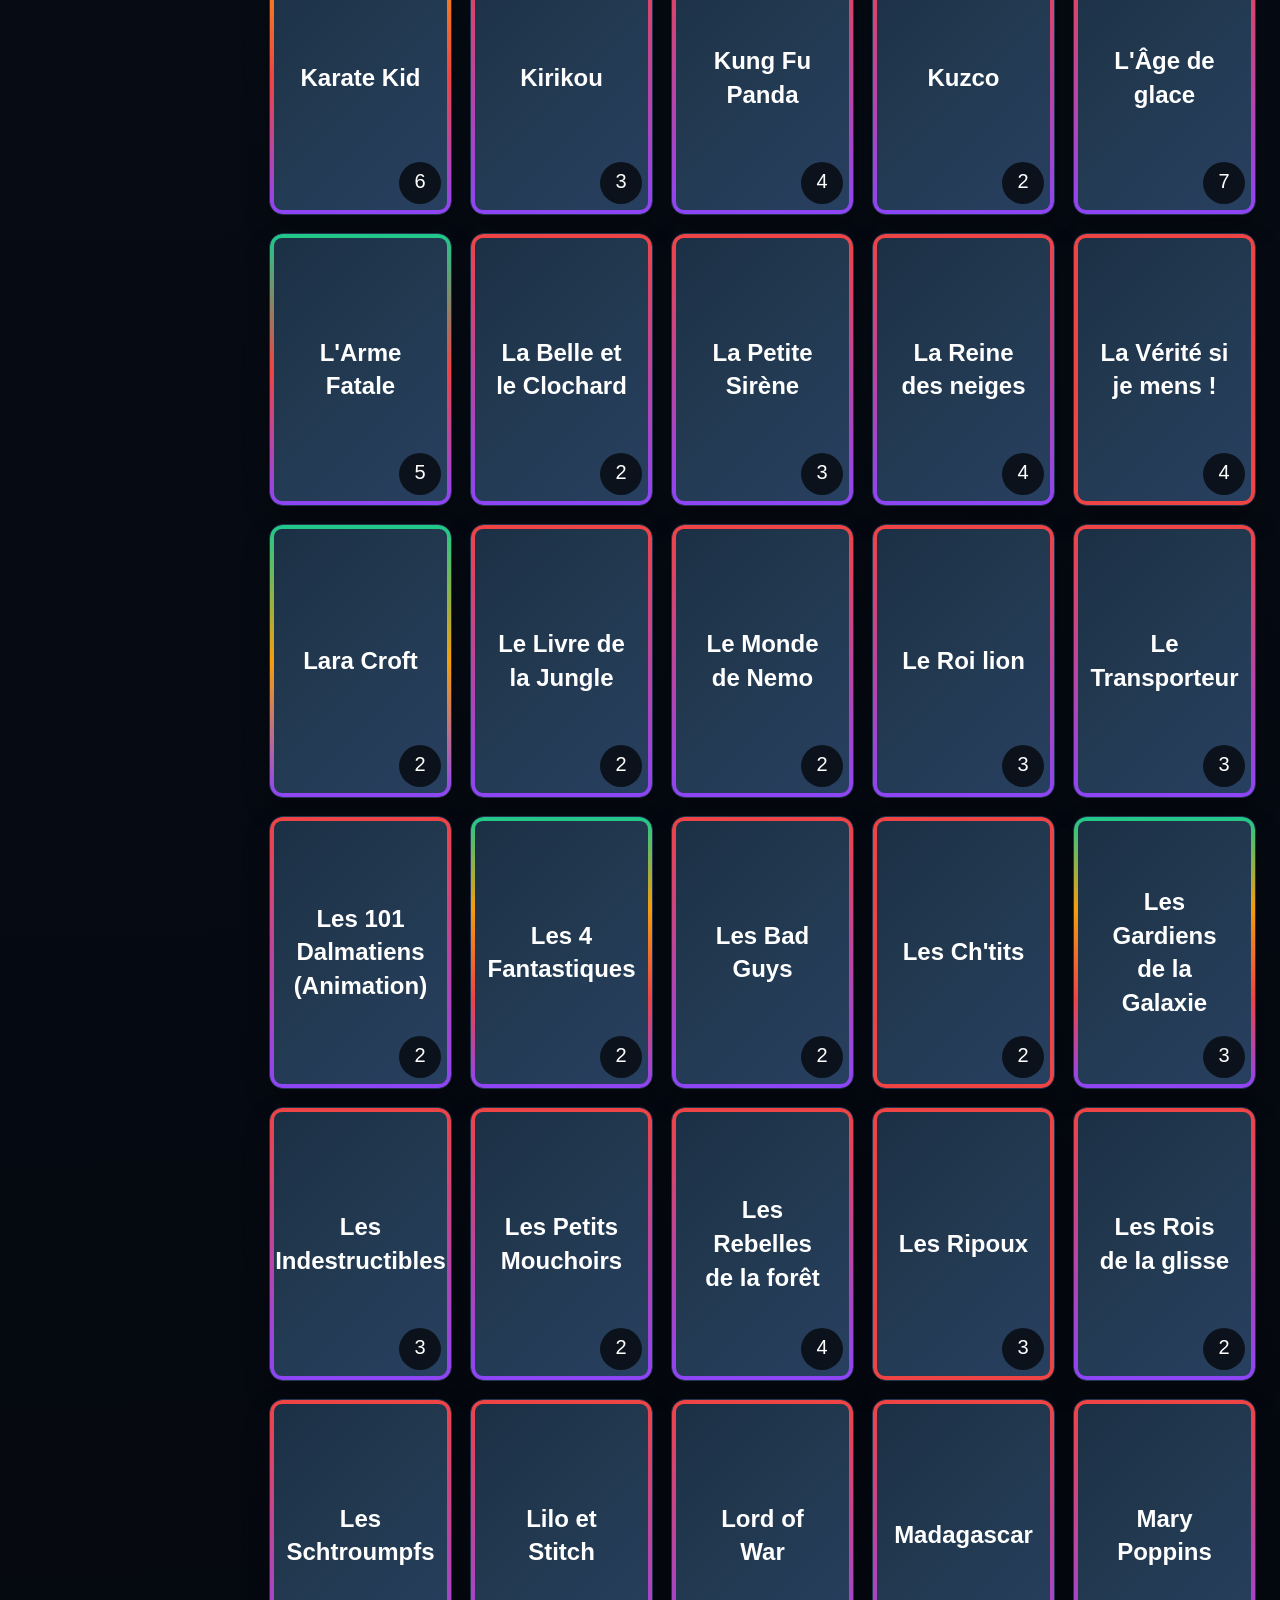
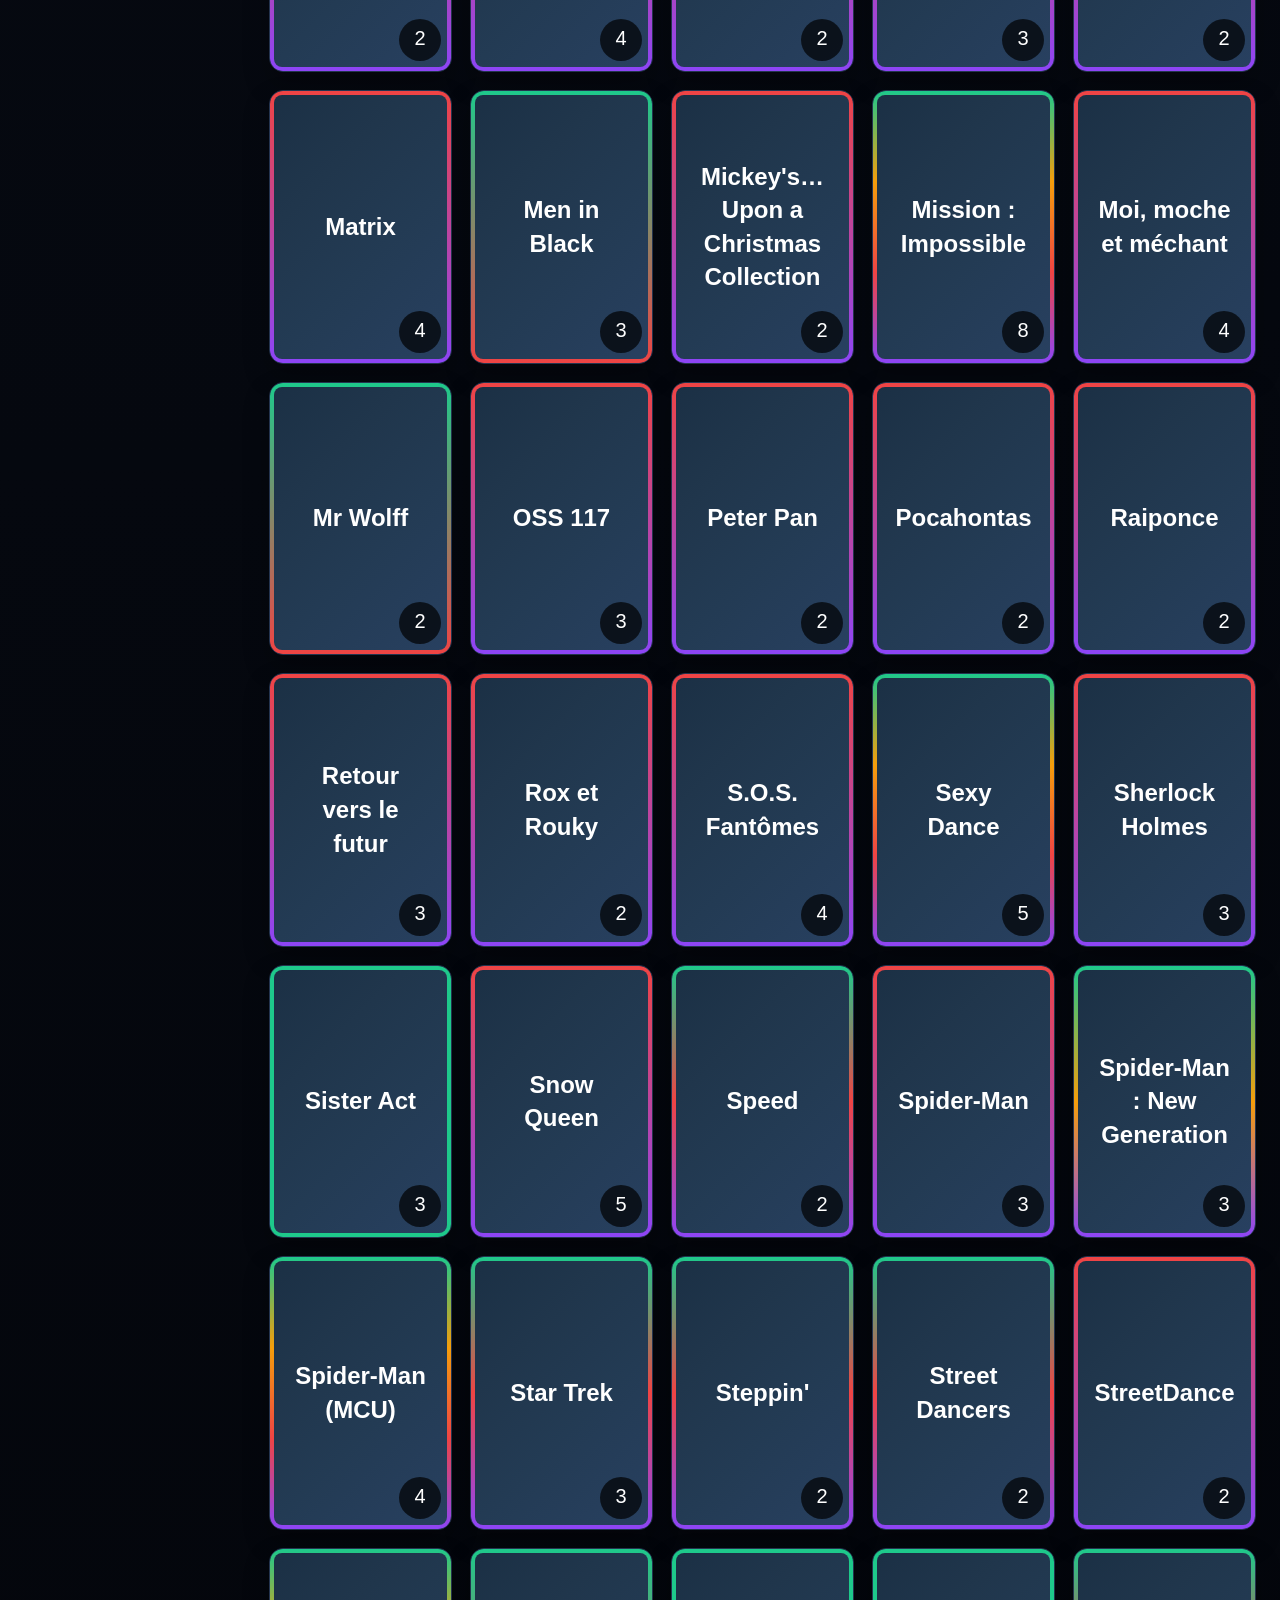
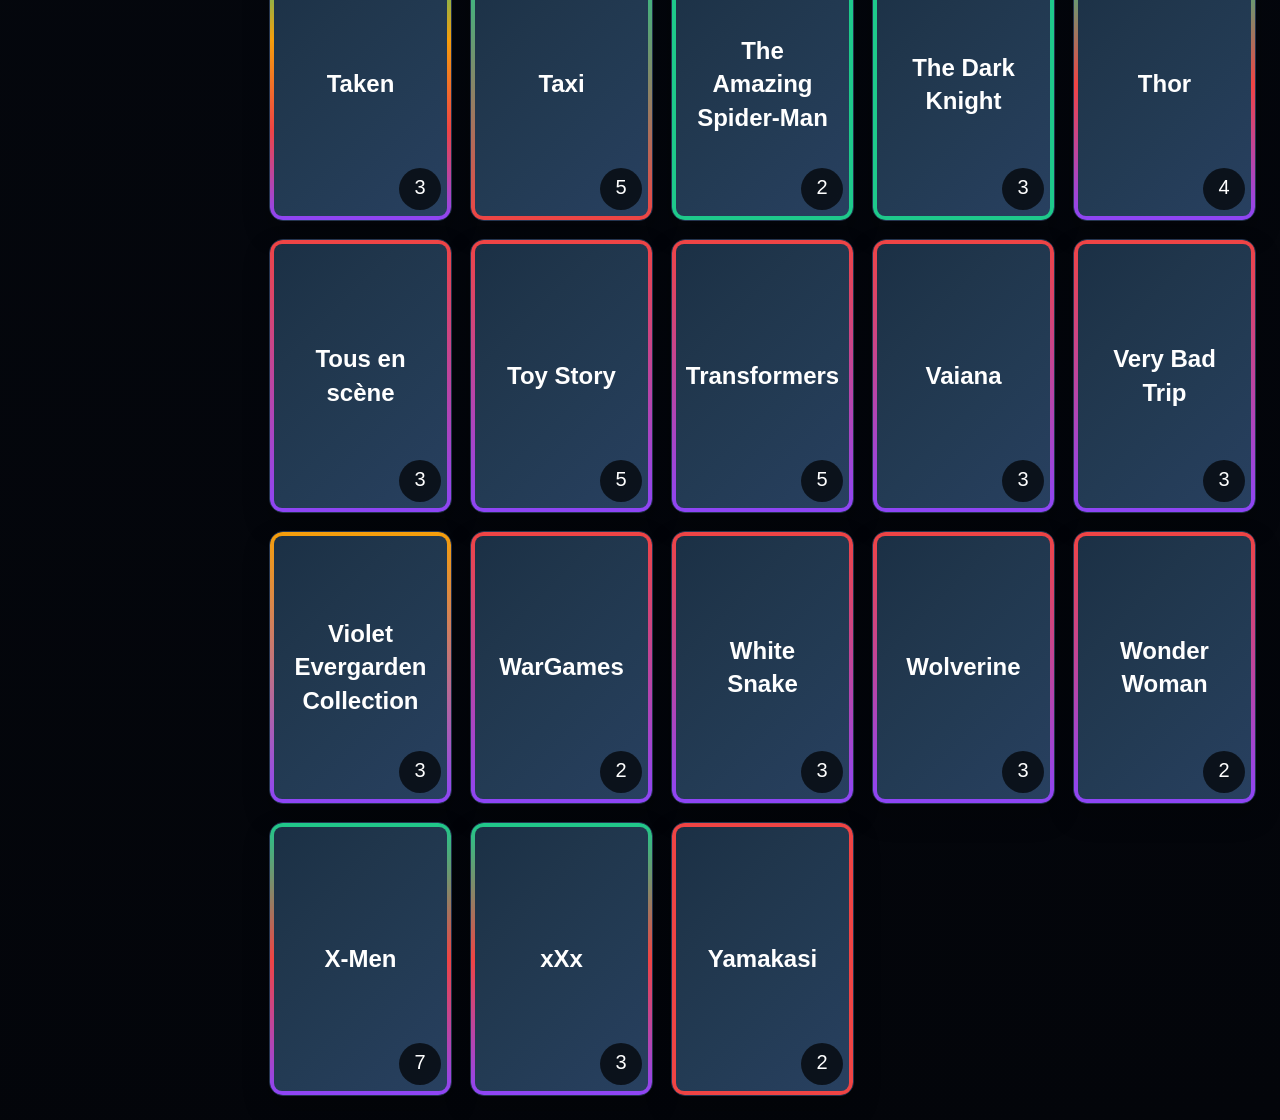
==== commit 0475681e: "filtrer films et barre latéral Espace/Scan" ====
--- a/collections.html
+++ b/collections.html
@@ -21,7 +21,13 @@
                         <div class="sidebar-stat"><span id="sideCollections">0</span> Collections</div>
                         <div class="sidebar-stat"><span id="sideFilms">0</span> Films</div>
                         <div class="sidebar-section"></div>
-                        
+
+                        <div class="sidebar-title">Espace disponible</div>
+                        <div id="sidebarStorageStats"></div>
+                        <div class="sidebar-stat" style="cursor: pointer;" onclick="scanCollectionsTmdb()">Scan des collections</div>
+                        <div class="sidebar-stat" style="cursor: pointer;" onclick="reloadCatalog('films')">Scan des films</div>                
+                        <div class="sidebar-section"></div>
+
                         <div class="sidebar-title" id="ajoutsTitle">Selection</div>
                         <div id="ajoutsFilters"></div>
                         <div class="sidebar-section"></div>
@@ -71,6 +77,13 @@
         </main>
     </div>
 
+    <div id="collectionScanProgress"  class="toast">
+        Scan des collections : 
+        <span id="collectionScanCurrent">0</span>
+        /
+        <span id="collectionScanTotal">0</span>
+    </div>
+
     <div id="scanModal" class="tmdb-modal hidden linux-hidden">
         <div class="tmdb-modal-panel">
             <div class="tmdb-modal-header">
@@ -92,8 +105,6 @@
             .then(html => {
                 document.getElementById("topbarContainer").innerHTML = html;
                 updateUserGreeting();
-                document.getElementById("topbarScanText").textContent = "Scan des collections";
-                document.getElementById("topbarScanButton").onclick = scanCollectionsTmdb;
             });
     </script>
 
--- a/css/style.css
+++ b/css/style.css
@@ -222,6 +222,13 @@
     align-items: center;
     gap: 14px;
 }
+#sidebarStorageStats {    
+    display: grid;    
+    grid-template-columns: repeat(2, 1fr);    
+    gap: 6px;    
+    font-size: calc(14px * var(--font-scale));
+    margin-bottom: 12px;    
+}
 .storage-item {
     display: inline-flex;
     align-items: center;
@@ -446,6 +453,10 @@
     padding-top: 20px;
 }
 
+.sidebar-stat-link {
+  cursor: pointer;
+}
+
 .sidebar-stat {
     color: var(--muted);
     font-size: calc(14px * var(--font-scale));
@@ -581,6 +592,9 @@
     font-size: calc(20px * var(--font-scale));
     cursor: pointer;
     z-index: 10;
+}
+#collectionsGrid .play-button {
+    padding-bottom: 4px;
 }
 .play-button.collection-incomplete {
     background: #ff8c00;
@@ -614,35 +628,25 @@
 }
 
 .missing-poster {
-
     width: 100%;
     height: 100%;
-
-    display: flex;
-
-    justify-content: center;
-    align-items: center;
-
+    display: flex;
+    justify-content: center;
+    align-items: center;
     text-align: center;
-
     padding: 20px;
-
-    color: white;
-
+    color: white;
     font-size: calc(24px * var(--font-scale));
     font-weight: 600;
-
     line-height: 1.4;
-
     overflow-wrap: break-word;
-
+    border-radius: calc(var(--card-radius) - 6px);
     background:
         linear-gradient(135deg,
             #243d5a 0%,
             #294668 45%,
             #2c4a6e 100%);
 }
-
 .seasons-bar {
     display: flex;
     gap: 12px;
@@ -688,6 +692,19 @@
     flex-wrap: wrap;
 }
 
+.language-editor {
+    display: flex !important;
+    align-items: center;
+    gap: 6px;
+}
+.language-editor .language-button {
+    padding: 5px 10px;
+    border-radius: 9px;
+    font-size: calc(13px * var(--font-scale));
+}
+.language-metadata-hidden {
+    visibility: hidden;
+}
 .language-button {
     border: 1px solid transparent;
     padding: 10px 18px;
@@ -712,6 +729,13 @@
     outline: 2px solid var(--blue);
 }
 
+.language-button.metadata-error {
+  background: hsl(344, 77%, 80%);
+  color: #222;
+}
+.language-button.metadata-error.active {
+    outline: 3px solid #ef4444;
+}
 .tmdb-modal {
     position: fixed;
     inset: 0;
@@ -935,15 +959,19 @@
     width: 180px;
     height: 267px;
     position: relative;
+    border-radius: 10px;
+    overflow: hidden;
 }
 .serie-info-image .poster-zone,
 .serie-info-image img,
 .serie-info-image .missing-poster {
-    width: 180px;
-    height: 267px;
-    border-radius: 10px;
-}
-
+    width: 100%;
+    height: 100%;
+    border-radius: 6px;
+}
+.serie-info-image .poster-zone::after {
+    content: none;
+}
 .episodes-panel {
 max-width: var(--cadres-max-width);
 }
@@ -1169,6 +1197,20 @@
 .film-detail-actions-row .language-filters {
     margin: 0;
 }
+.film-metadata-choices {
+    display: grid;
+    grid-template-columns: repeat(5, max-content);
+    justify-content: center;
+    gap: 8px;
+    width: fit-content;
+    margin: 0 0 18px 0;
+    padding: 14px;
+    border: 1px solid var(--border);
+    border-radius: 14px;
+}
+.film-metadata-choices[hidden] {
+    display: none;
+}
 .film-detail-card {
     display: grid;
     grid-template-columns: 180px 1fr;
@@ -1266,7 +1308,8 @@
 }
 .film-technical-low {
     color: #ef4444;
-}.film-file-right-actions {
+}
+.film-file-right-actions {
     margin-left: auto;
     display: flex;
     flex-direction: row;
@@ -1287,6 +1330,9 @@
 .film-file-right-actions .film-file-action-button {
     background: #616A7A;
 }
+.film-file-right-actions .film-file-action-button.move-available {
+    background: linear-gradient(135deg, #243d5a 0%, #294668 45%, #2c4a6e 100%);
+}
 
 .film-link-icon svg {
     display: block;
@@ -1356,6 +1402,9 @@
     left: 0;
     bottom: 0;
 }
+.film-file-column:first-child .film-technical-info.language-editor {
+    bottom: -2px;
+}
 .film-file-column .film-technical-info {
     display: block;
     color: var(--muted);
@@ -1401,26 +1450,35 @@
     display: block;
 }
 
-.toast {
-    position: fixed;
-    left: 50%;
-    bottom: 33vh;
-    transform: translateX(-50%);
-    background: rgba(0, 0, 0, 0.90);
-    color: white;
-    padding: 12px 24px;
-    border-radius: 8px;
-    font-size: calc(16px * var(--font-scale));
-    z-index: 10000;
-    pointer-events: none;
-    opacity: 0;
-    transition: opacity 0.2s;
-}
-
-.toast.visible {
-    opacity: 1;
-}
-
+.toast {  
+    position: fixed;  
+    left: 50%;  
+    bottom: 33vh;  
+    transform: translateX(-50%);  
+    background: rgba(0, 0, 0, 0.90);  
+    color: white;  
+    padding: 12px 24px;  
+    border-radius: 8px;  
+    font-size: calc(16px * var(--font-scale));  
+    z-index: 10000;  
+    pointer-events: none;  
+    opacity: 0;  
+    transition: opacity 0.2s;  
+}  
+.toast.visible {  
+    opacity: 1;  
+}
+#collectionScanProgress {
+    top: 30%;
+    bottom: auto;
+    background: linear-gradient(135deg, #243d5a 0%, #294668 45%, #2c4a6e 100%);
+    border: 1px solid var(--blue);
+}
+#collectionScanCurrent {
+    display: inline-block;
+    min-width: 3ch;
+    text-align: right;
+}
 .toast.success {
     background: #16a34a;
 }
@@ -1502,7 +1560,10 @@
     padding: 4px 8px;
     font-size: calc(12px * var(--font-scale));
 }
-
+#applyToAllButton:not(.active) {
+    background: #4b5563;
+    border-color: #6b7280;
+}
 .tool-duplicate-separator {
     height: 12px;
 }
@@ -1574,55 +1635,71 @@
 /* ==================================================
    CONTOURS DÉGRADÉS QUALITÉ VIDÉO (AFFICHES)
    ================================================== */
-.poster-zone::after {
-    content: "";
-    position: absolute;
-    inset: 0;
-    border-radius: calc(var(--card-radius) - 2px);
-    pointer-events: none;
-    border: 3px solid transparent;
-    -webkit-mask: linear-gradient(#fff 0 0) padding-box, linear-gradient(#fff 0 0);
-    -webkit-mask-composite: xor;
-    mask-composite: exclude;
-}
-
-.poster-zone.quality-high::after {
-    background: linear-gradient(to bottom, #1ec98b, #1ec98b) border-box;
-}
-
-.poster-zone.quality-medium::after {
-    background: linear-gradient(to bottom, #f59e0b, #f59e0b) border-box;
-}
-
-.poster-zone.quality-low::after {
-    background: linear-gradient(to bottom, #ef4444, #ef4444) border-box;
-}
-
-.poster-zone.quality-none::after {
-    background: linear-gradient(to bottom, #9aa8c2, #9aa8c2) border-box;
-}
-
-.poster-zone.quality-full-range::after {
-    background: linear-gradient(to bottom, #1ec98b, #f59e0b, #ef4444) border-box;
-}
-
-.poster-zone.quality-low-high::after {
-    background: linear-gradient(to bottom, #1ec98b, #ef4444) border-box;
-}
-
-.poster-zone.quality-low-medium::after {
-    background: linear-gradient(to bottom, #f59e0b, #f59e0b) border-box;
-}
-
-.poster-zone.quality-medium-high::after {
-    background: linear-gradient(to bottom, #1ec98b, #f59e0b) border-box;
-}
-.poster-zone.no-original-title::after {
-    background: linear-gradient(to bottom, #fde047, #fde047) border-box !important;
-}
+.poster-zone,
+.serie-info-image {
+    padding: 4px;
+    box-sizing: border-box;
+    background: var(--poster-border-gradient);
+}
+.poster-zone::after,
+.serie-info-image::after {
+    content: none;
+}
+:is(.poster-zone, .serie-info-image).quality-high {
+    --poster-border-gradient: linear-gradient(to bottom, #1ec98b, #1ec98b);
+}
+:is(.poster-zone, .serie-info-image).quality-medium {
+    --poster-border-gradient: linear-gradient(to bottom, #f59e0b, #f59e0b);
+}
+:is(.poster-zone, .serie-info-image).quality-low {
+    --poster-border-gradient: linear-gradient(to bottom, #ef4444, #ef4444);
+}
+:is(.poster-zone, .serie-info-image).quality-none {
+    --poster-border-gradient: linear-gradient(to bottom, #9aa8c2, #9aa8c2);
+}
+:is(.poster-zone, .serie-info-image).quality-full-range {
+    --poster-border-gradient: linear-gradient(to bottom, #1ec98b, #f59e0b, #ef4444);
+}
+:is(.poster-zone, .serie-info-image).quality-low-high {
+    --poster-border-gradient: linear-gradient(to bottom, #1ec98b, #ef4444);
+}
+:is(.poster-zone, .serie-info-image).quality-low-medium {
+    --poster-border-gradient: linear-gradient(to bottom, #f59e0b, #ef4444);
+}
+:is(.poster-zone, .serie-info-image).quality-medium-high {
+    --poster-border-gradient: linear-gradient(to bottom, #1ec98b, #f59e0b);
+}
+:is(.poster-zone, .serie-info-image).language-check.quality-high {
+    --poster-border-gradient: linear-gradient(to bottom, #1ec98b, #8d45f6);
+}
+:is(.poster-zone, .serie-info-image).language-check.quality-medium {
+    --poster-border-gradient: linear-gradient(to bottom, #f59e0b, #8d45f6);
+}
+:is(.poster-zone, .serie-info-image).language-check.quality-low {
+    --poster-border-gradient: linear-gradient(to bottom, #ef4444, #8d45f6);
+}
+:is(.poster-zone, .serie-info-image).language-check.quality-none {
+    --poster-border-gradient: linear-gradient(to bottom, #9aa8c2, #8d45f6);
+}
+:is(.poster-zone, .serie-info-image).language-check.quality-full-range {
+    --poster-border-gradient: linear-gradient(to bottom, #1ec98b, #f59e0b, #ef4444, #8d45f6);
+}
+:is(.poster-zone, .serie-info-image).language-check.quality-low-high {
+    --poster-border-gradient: linear-gradient(to bottom, #1ec98b, #ef4444, #8d45f6);
+}
+:is(.poster-zone, .serie-info-image).language-check.quality-low-medium {
+    --poster-border-gradient: linear-gradient(to bottom, #f59e0b, #ef4444, #8d45f6);
+}
+:is(.poster-zone, .serie-info-image).language-check.quality-medium-high {
+    --poster-border-gradient: linear-gradient(to bottom, #1ec98b, #f59e0b, #8d45f6);
+}
+:is(.poster-zone, .serie-info-image).no-original-title {
+    --poster-border-gradient: linear-gradient(to bottom, #fde047, #fde047);
+}
+
 /* ==================================================
-   MOBILE
-   ================================================== */
+MOBILE
+================================================== */
 @media (max-width: 768px) {
     :root {
         --font-scale: 3;
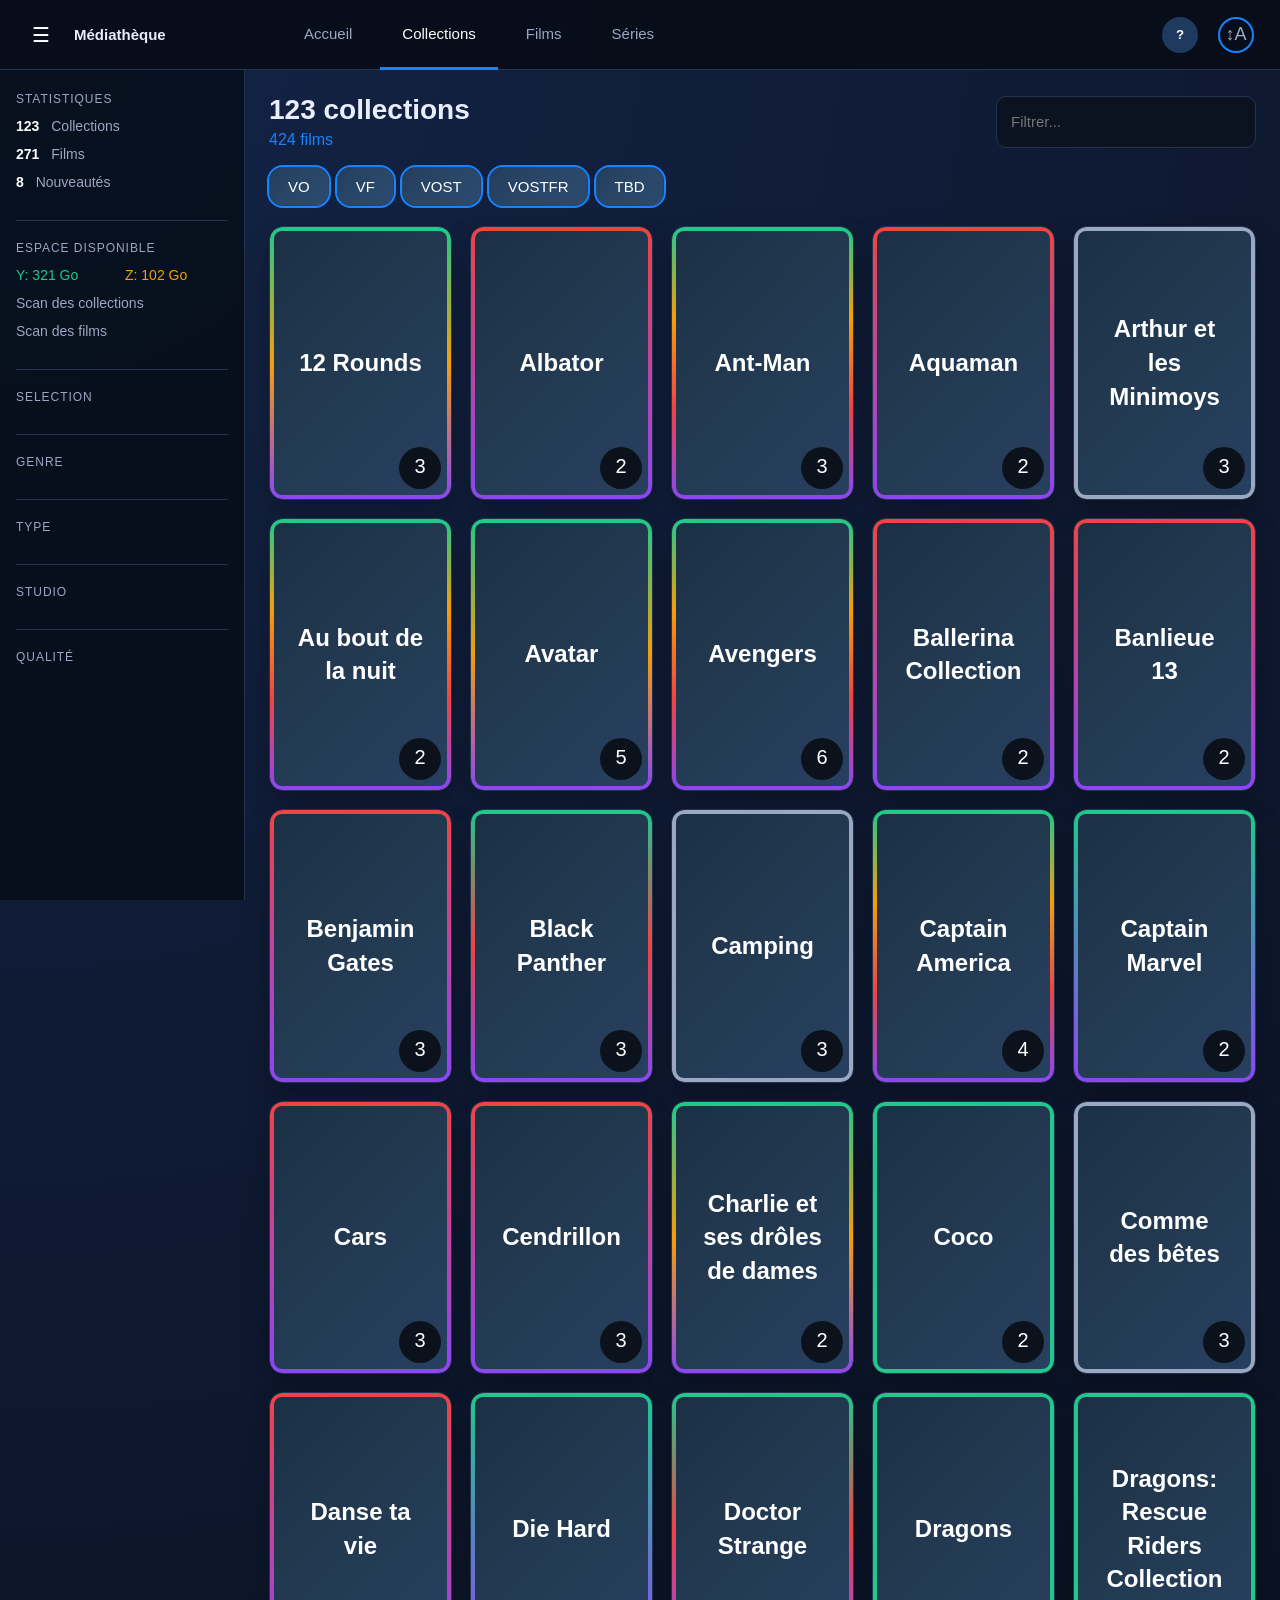
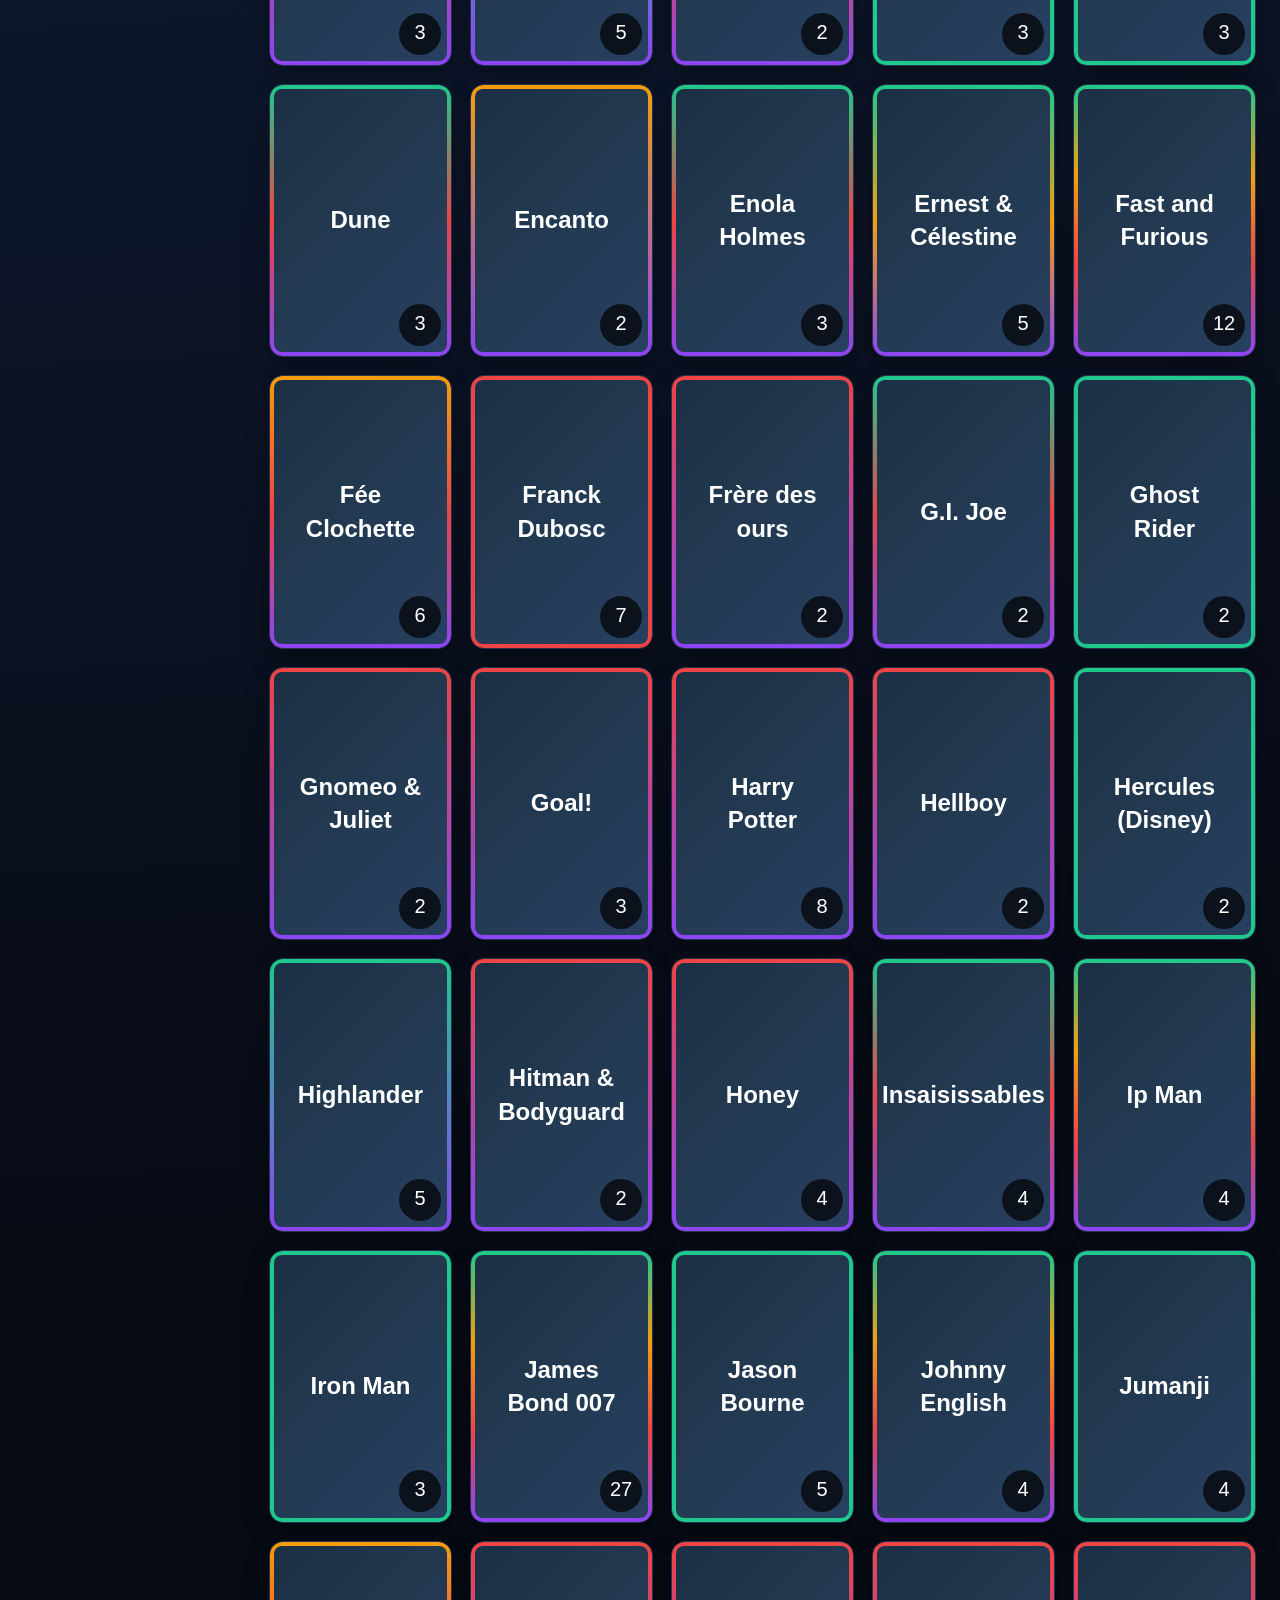
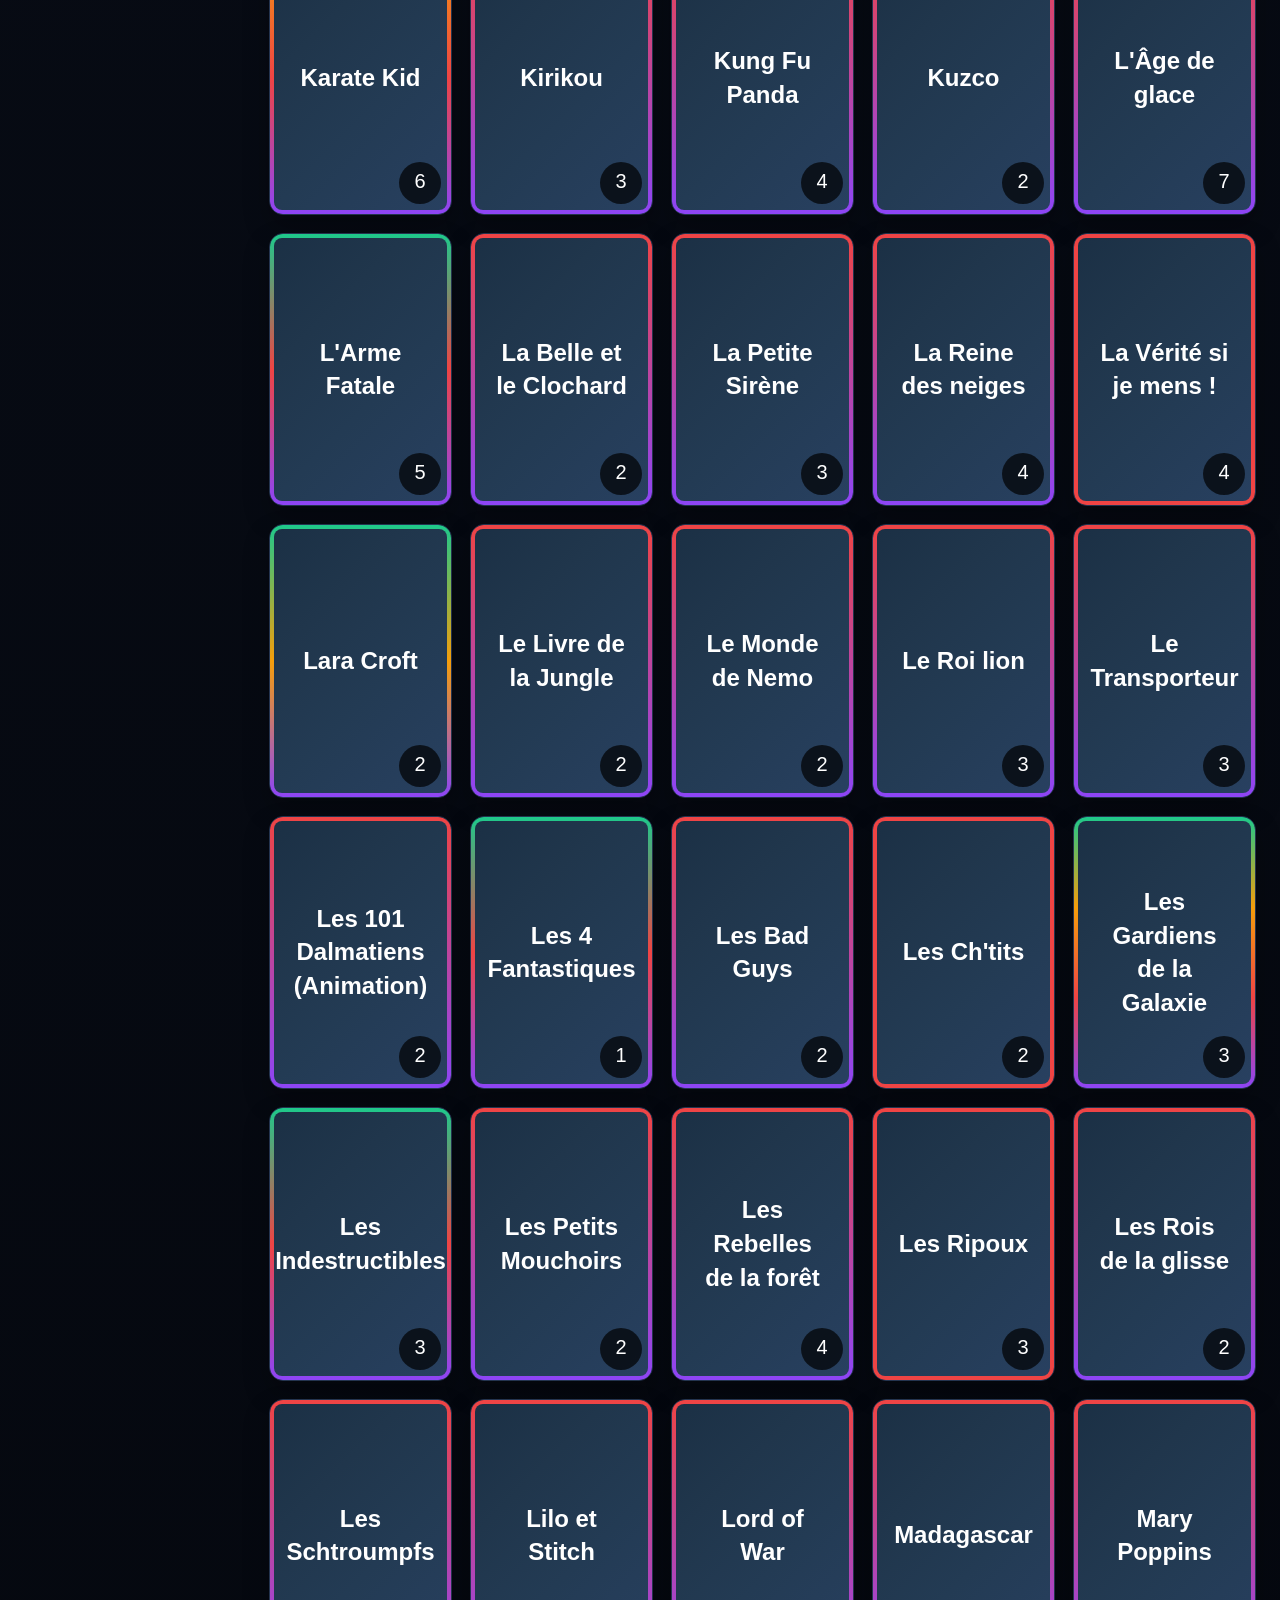
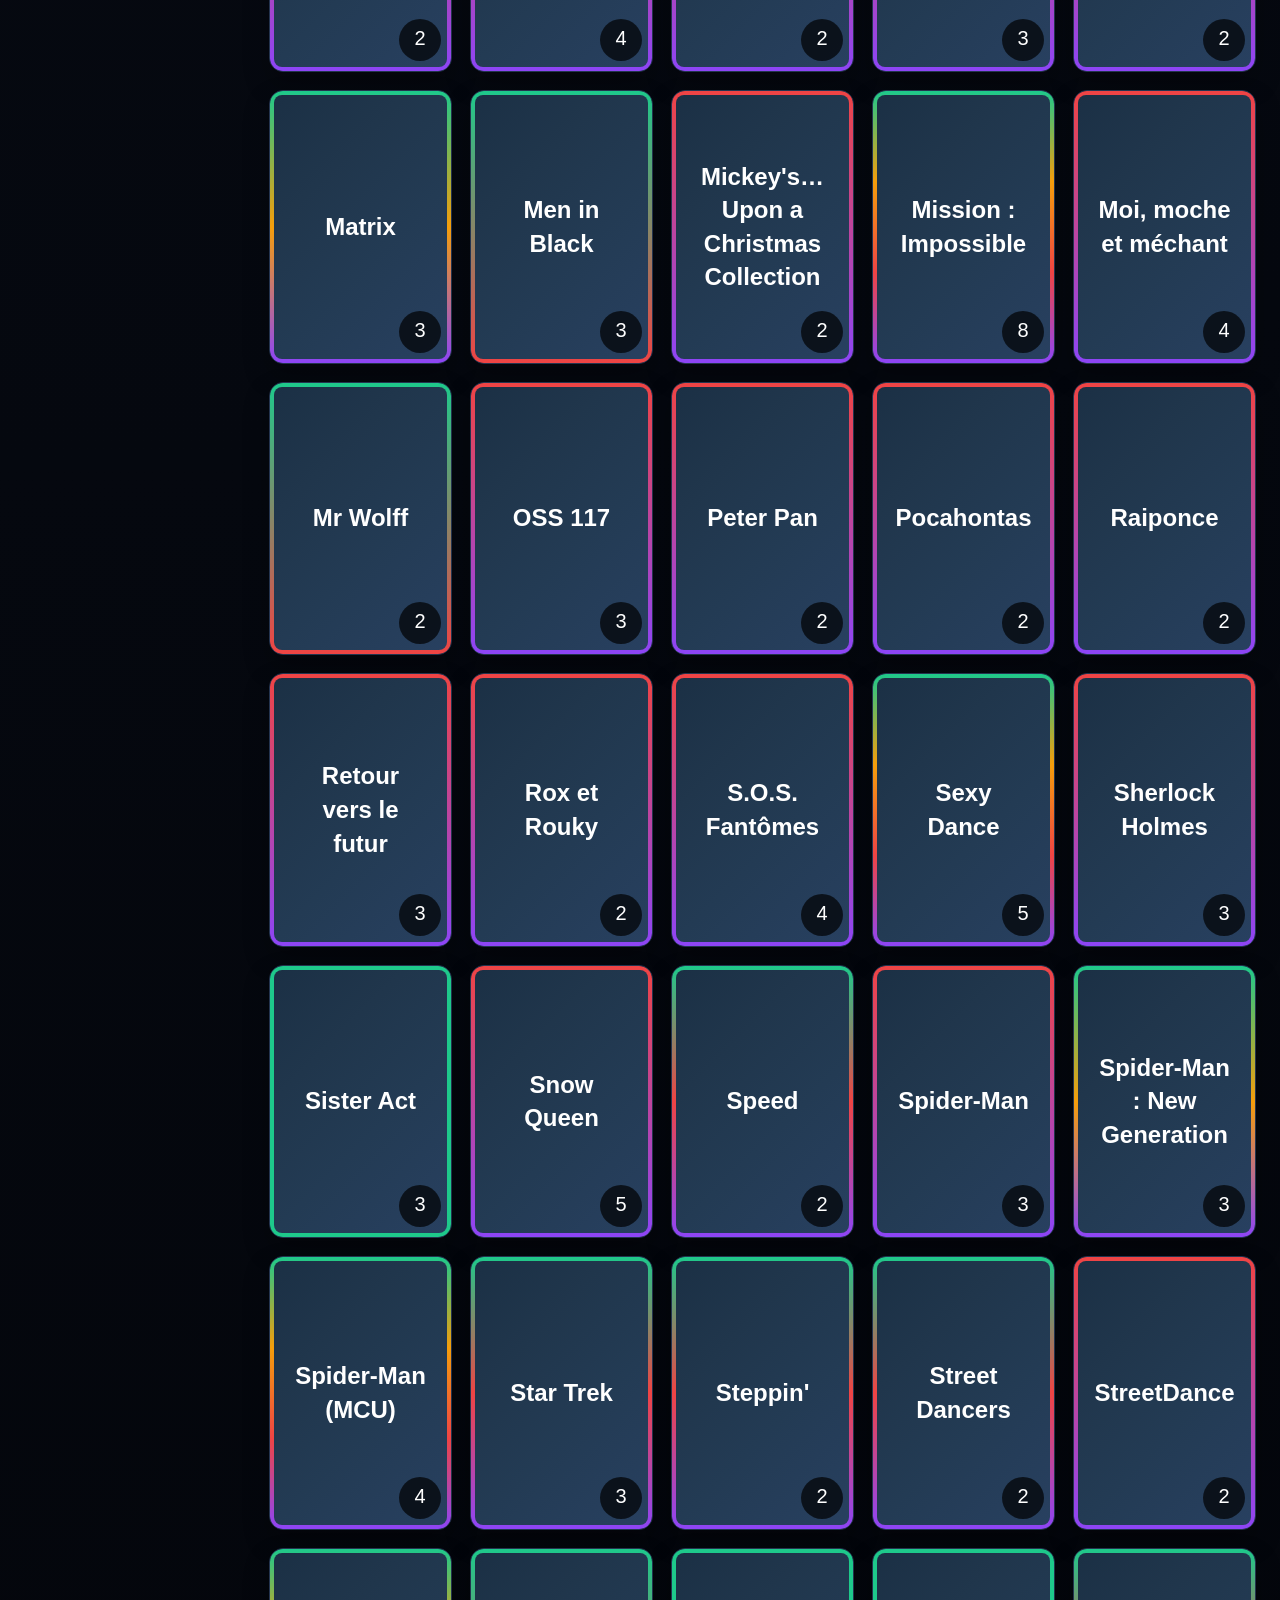
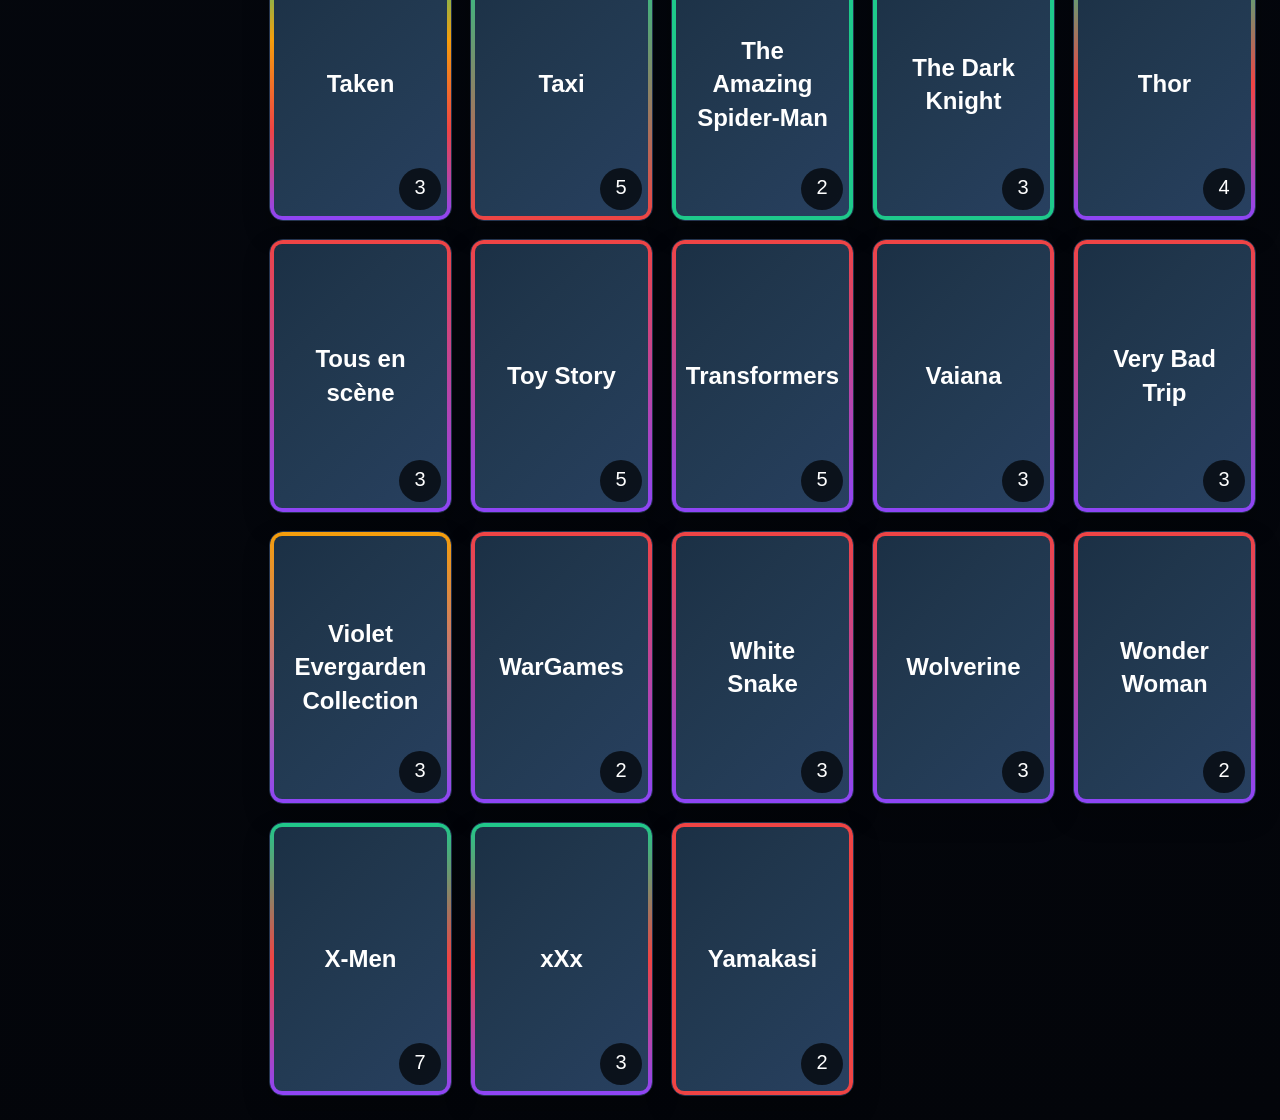
==== commit ff4e198a: "rename files" ====
--- a/collections.html
+++ b/collections.html
@@ -20,6 +20,8 @@
                         <div class="sidebar-title">Statistiques</div>
                         <div class="sidebar-stat"><span id="sideCollections">0</span> Collections</div>
                         <div class="sidebar-stat"><span id="sideFilms">0</span> Films</div>
+                        <div class="sidebar-stat" style="cursor: pointer;" onclick="openFilmsNouveautes()">
+                            <span id="sideNouveautes">0</span> Nouveautés</div>
                         <div class="sidebar-section"></div>
 
                         <div class="sidebar-title">Espace disponible</div>
@@ -55,7 +57,7 @@
                             </div>
                             <input id="searchInput"
                                 class="search-input"
-                                type="text"
+                                type="search"
                                 autocomplete="off"
                                 placeholder="Filtrer..."
                                 oninput="handleSearch()">
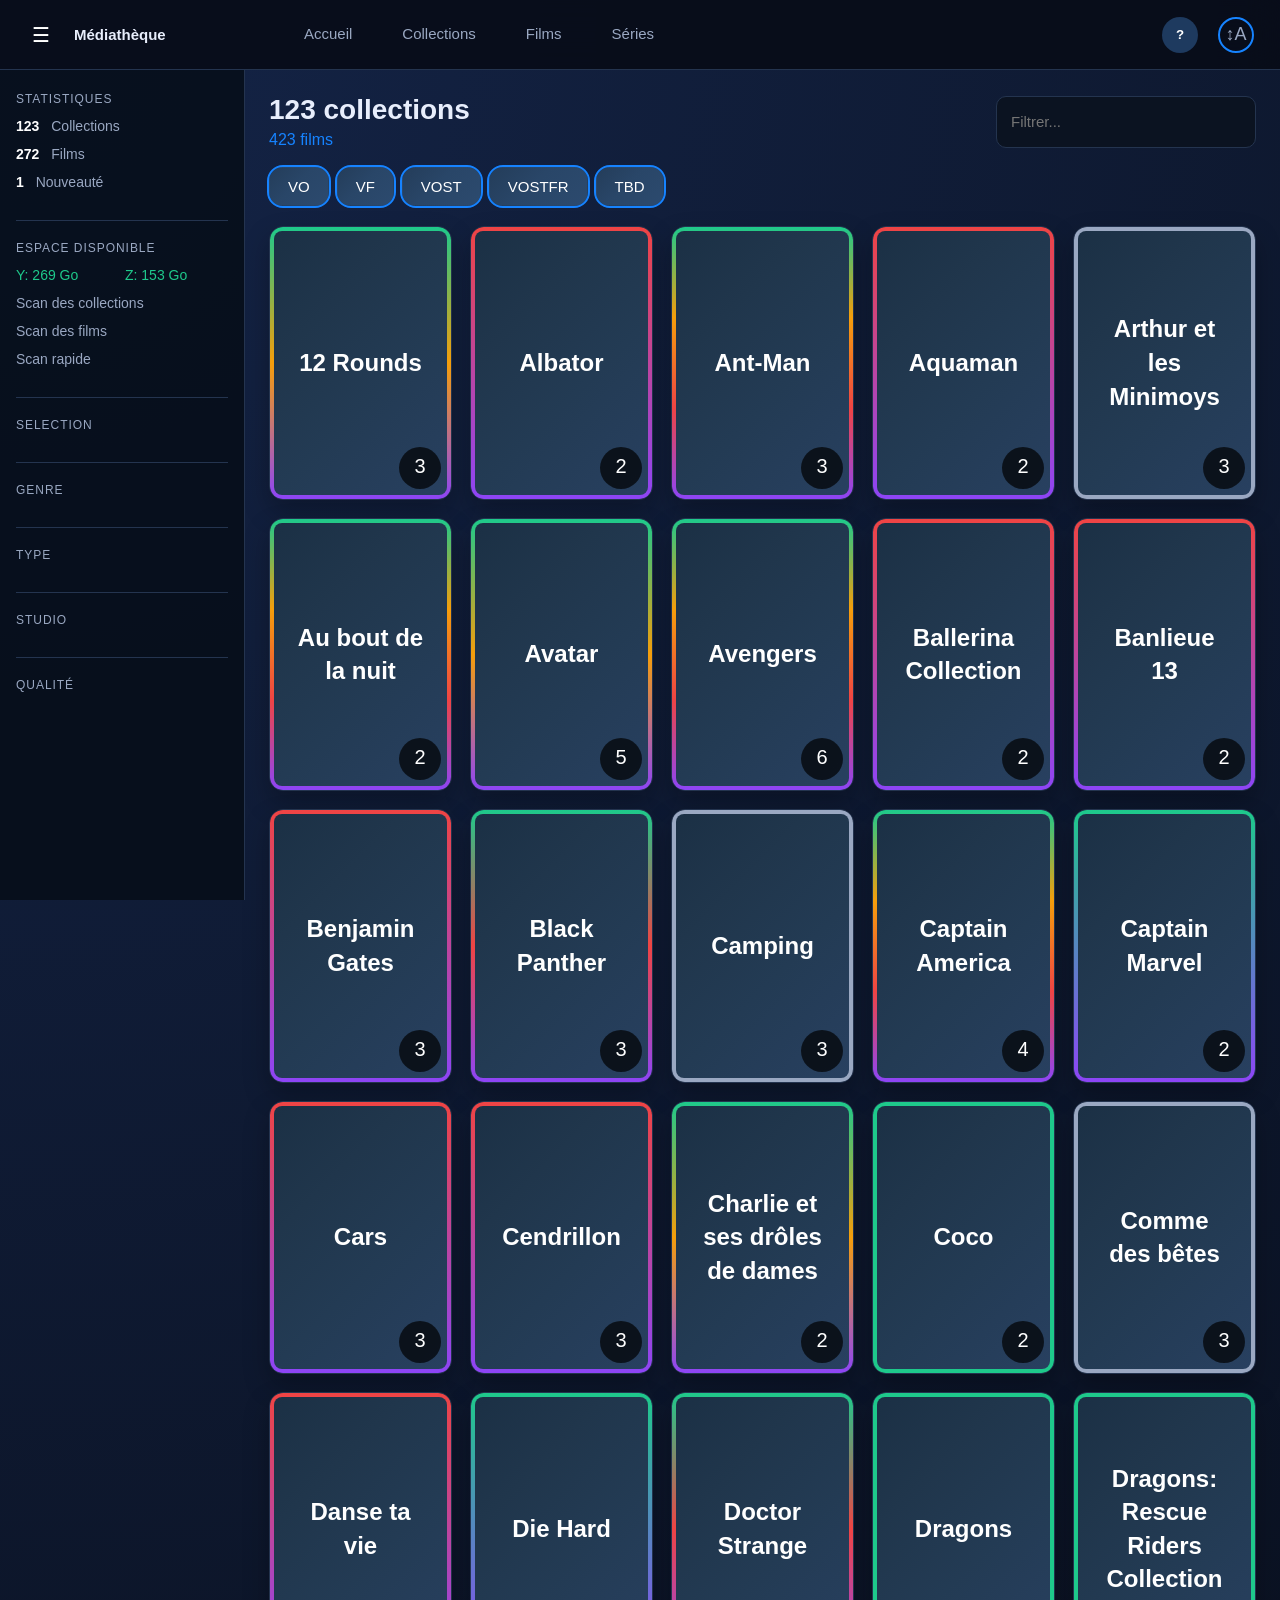
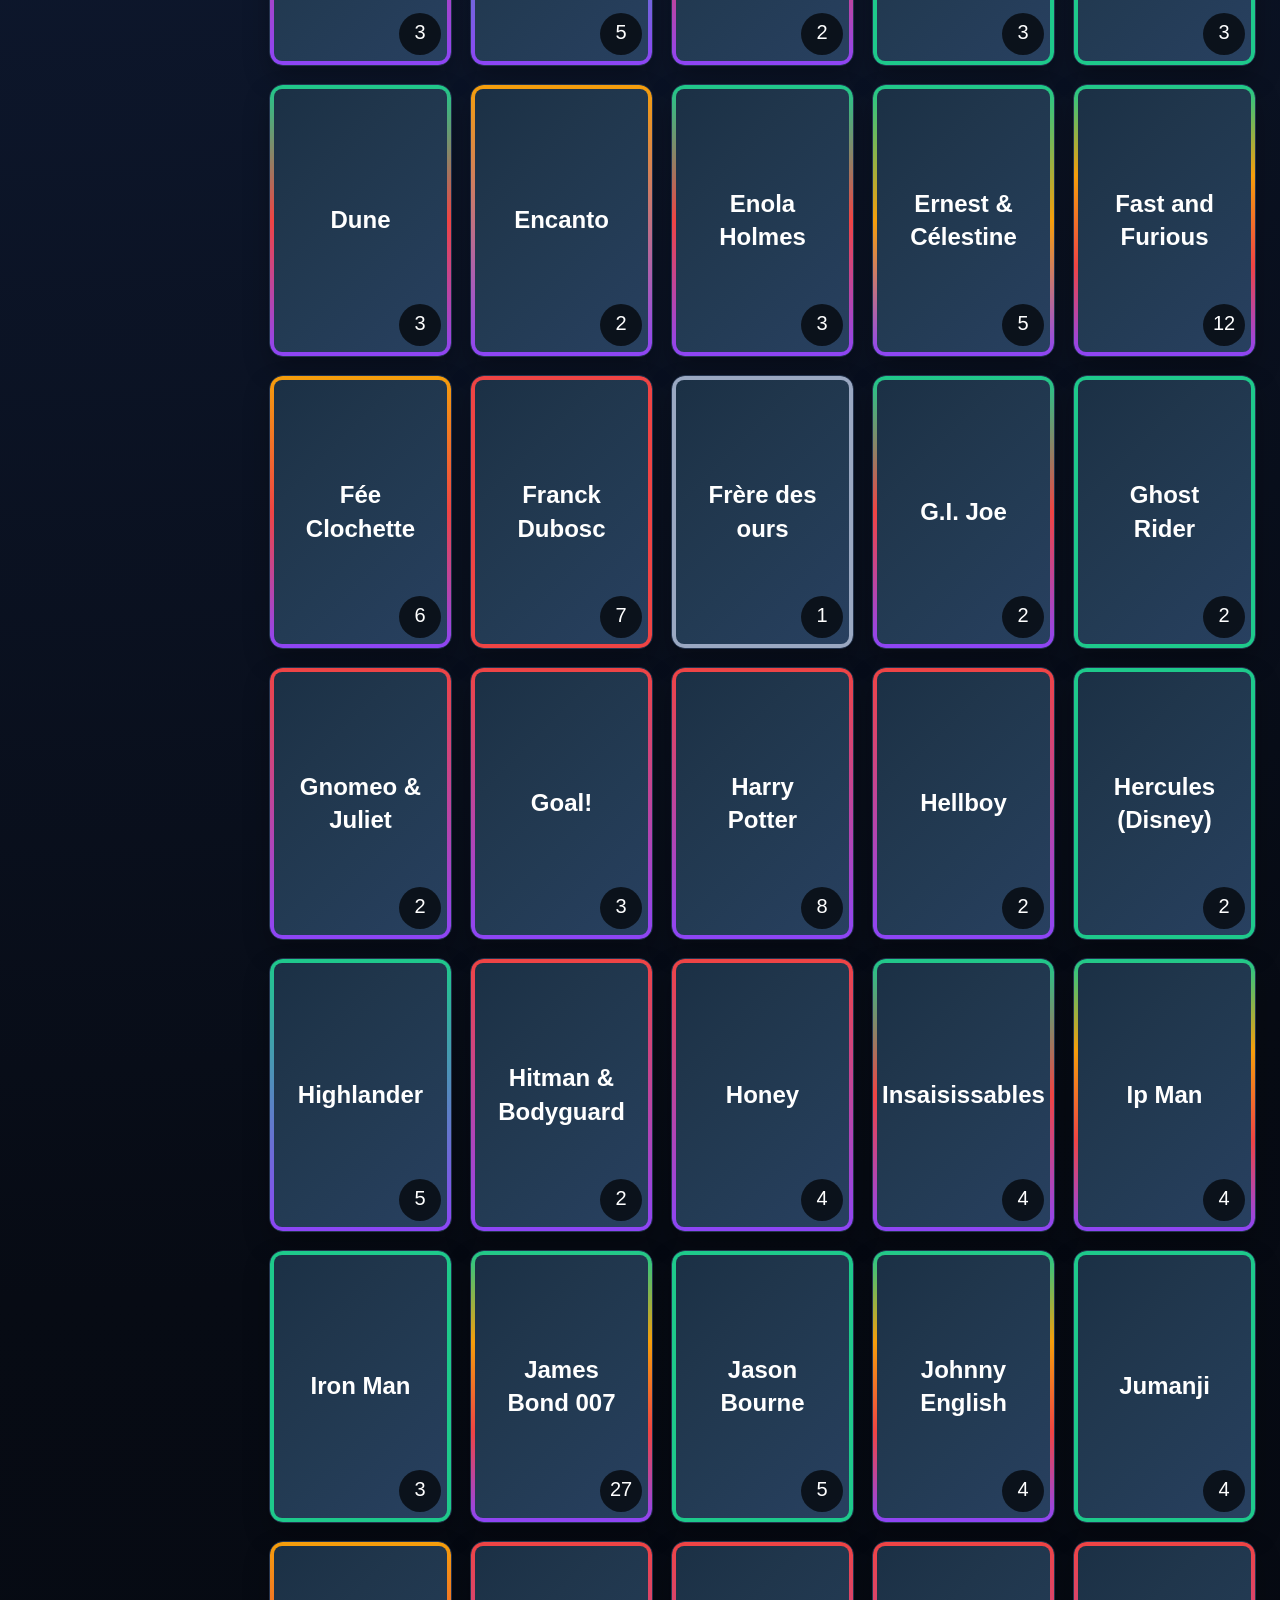
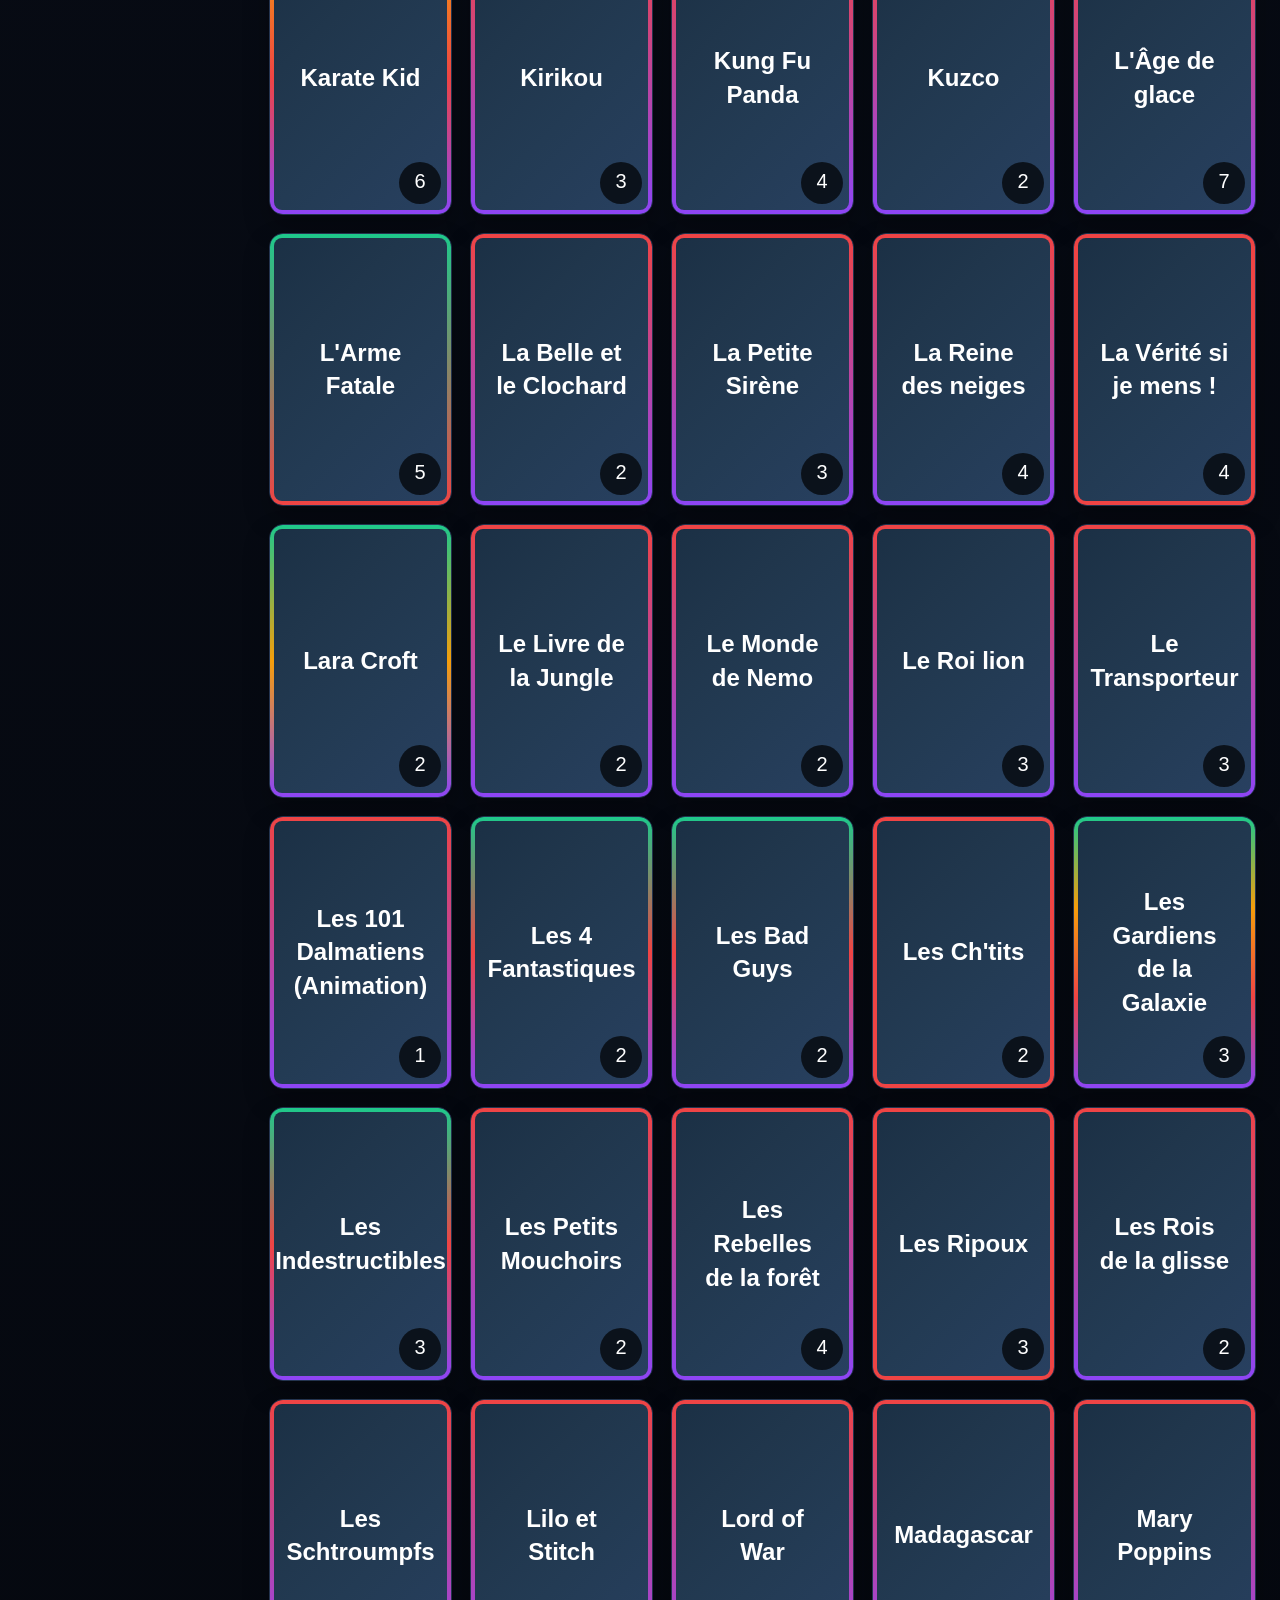
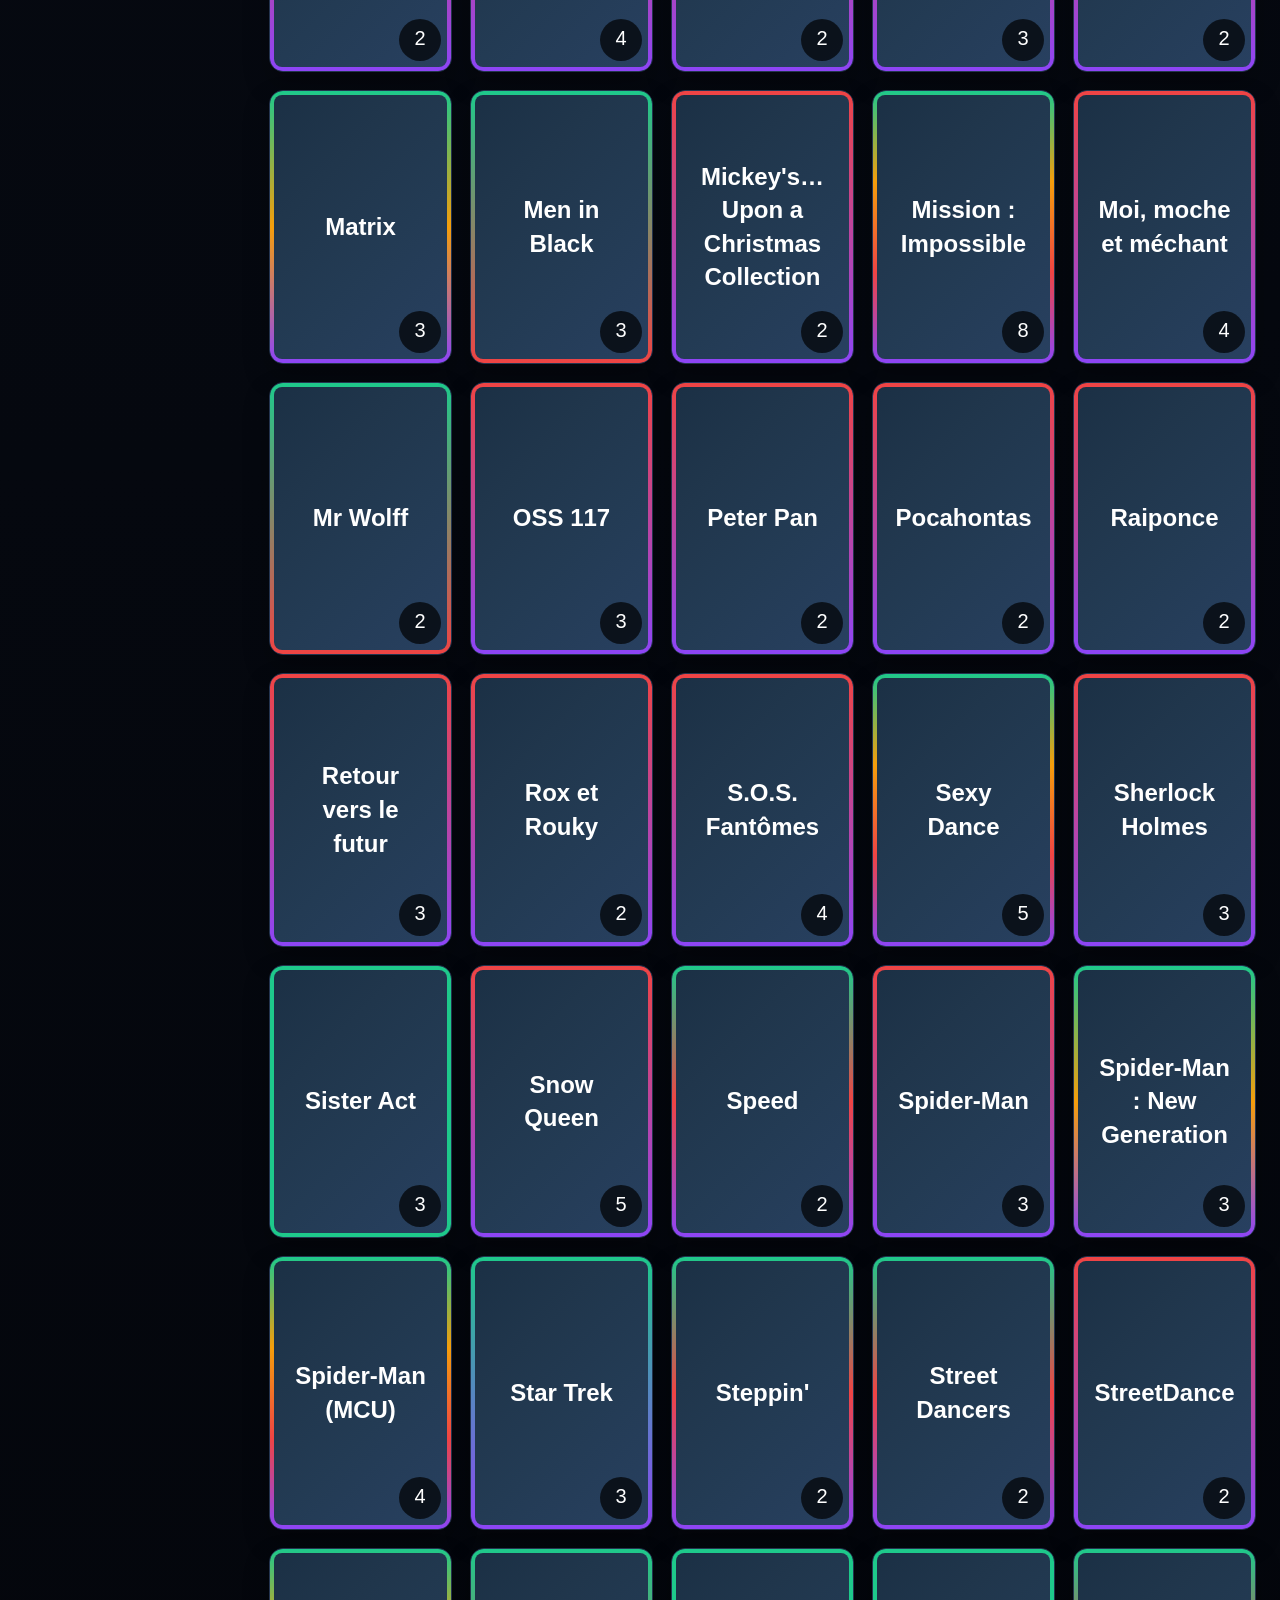
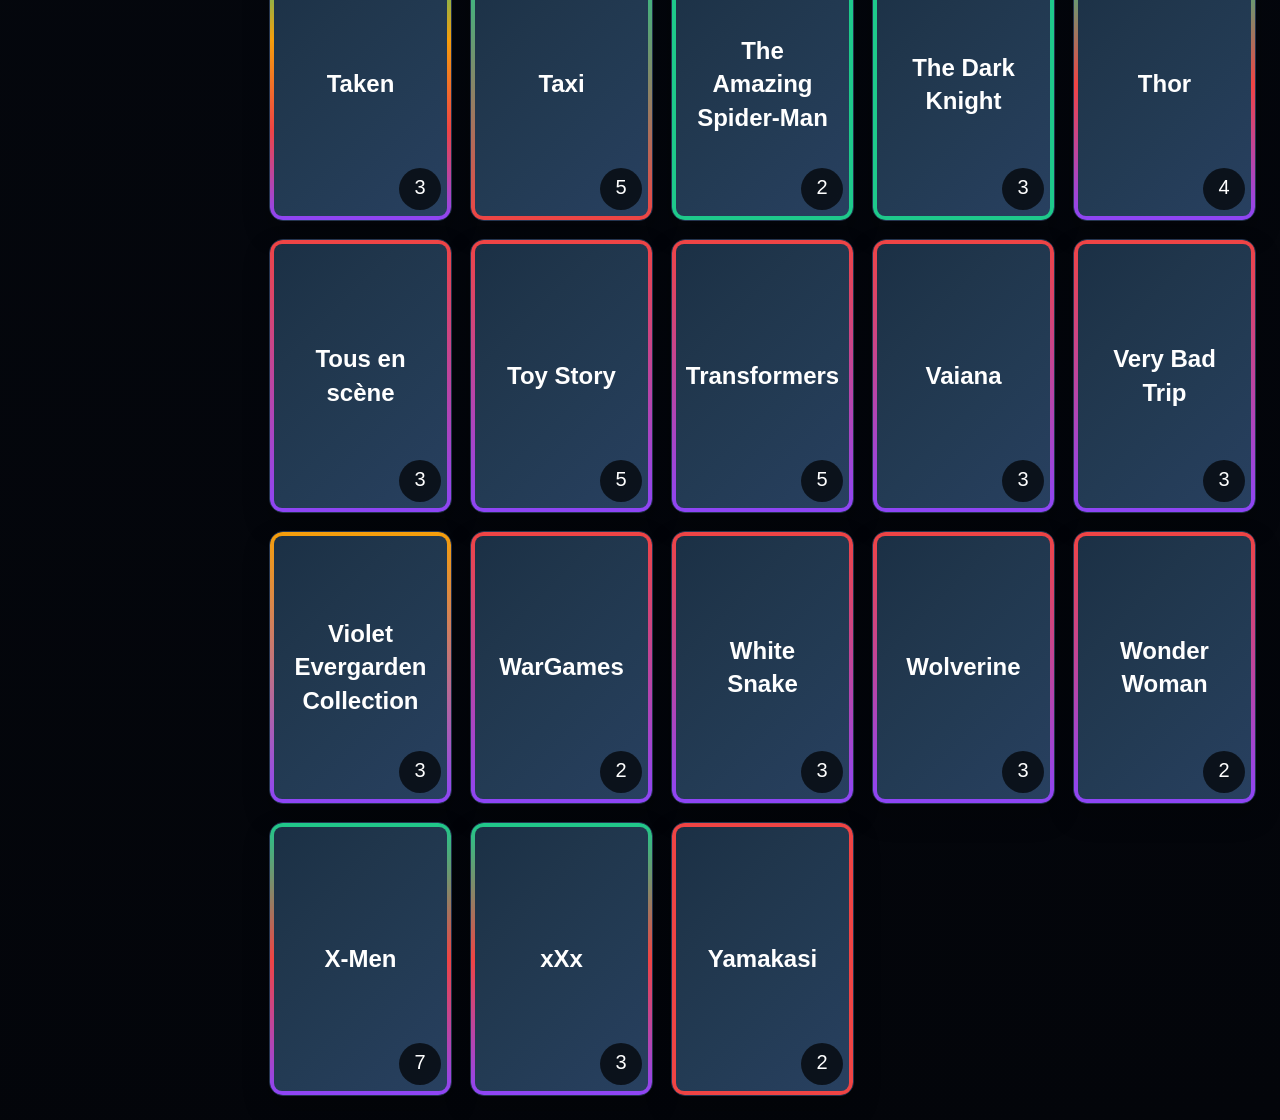
==== commit 805f9424: "scan rapide" ====
--- a/collections.html
+++ b/collections.html
@@ -28,6 +28,7 @@
                         <div id="sidebarStorageStats"></div>
                         <div class="sidebar-stat" style="cursor: pointer;" onclick="scanCollectionsTmdb()">Scan des collections</div>
                         <div class="sidebar-stat" style="cursor: pointer;" onclick="reloadCatalog('films')">Scan des films</div>                
+                        <div class="sidebar-stat" style="cursor: pointer;" onclick="reloadCatalog('nouveaux')">Scan rapide</div>                
                         <div class="sidebar-section"></div>
 
                         <div class="sidebar-title" id="ajoutsTitle">Selection</div>
--- a/css/style.css
+++ b/css/style.css
@@ -685,12 +685,15 @@
     display: none !important;
 }
 
-.language-filters {
-    display: flex;
-    gap: 8px;
-    margin-bottom: 20px;
-    flex-wrap: wrap;
-}
+.language-filters {  
+    display: flex;  
+    gap: 8px;  
+    margin-bottom: 20px;  
+    flex-wrap: wrap;  
+}  
+.language-filters[hidden] {  
+    display: none;  
+}  
 
 .language-editor {
     display: flex !important;
@@ -1197,20 +1200,23 @@
 .film-detail-actions-row .language-filters {
     margin: 0;
 }
-.film-metadata-choices {
-    display: grid;
-    grid-template-columns: repeat(5, max-content);
-    justify-content: center;
-    gap: 8px;
-    width: fit-content;
-    margin: 0 0 18px 0;
-    padding: 14px;
-    border: 1px solid var(--border);
-    border-radius: 14px;
-}
-.film-metadata-choices[hidden] {
-    display: none;
-}
+.film-metadata-choices {  
+    display: grid;  
+    grid-template-columns: repeat(5, max-content);  
+    justify-content: center;  
+    gap: 8px;  
+    width: fit-content;  
+    margin: 0 0 18px 0;  
+    padding: 14px;  
+    border: 1px solid var(--border);  
+    border-radius: 14px;  
+}  
+.film-file-card .film-metadata-choices {  
+    margin-bottom: 0;  
+}  
+.film-metadata-choices[hidden] {  
+    display: none;  
+}  
 .film-detail-card {
     display: grid;
     grid-template-columns: 180px 1fr;
@@ -1371,6 +1377,9 @@
 .film-file-card {
     min-width: 0;
 }
+.film-file-card .language-filters {  
+    margin-bottom: 0;  
+}  
 
 .film-file-playback-row {
     display: grid;
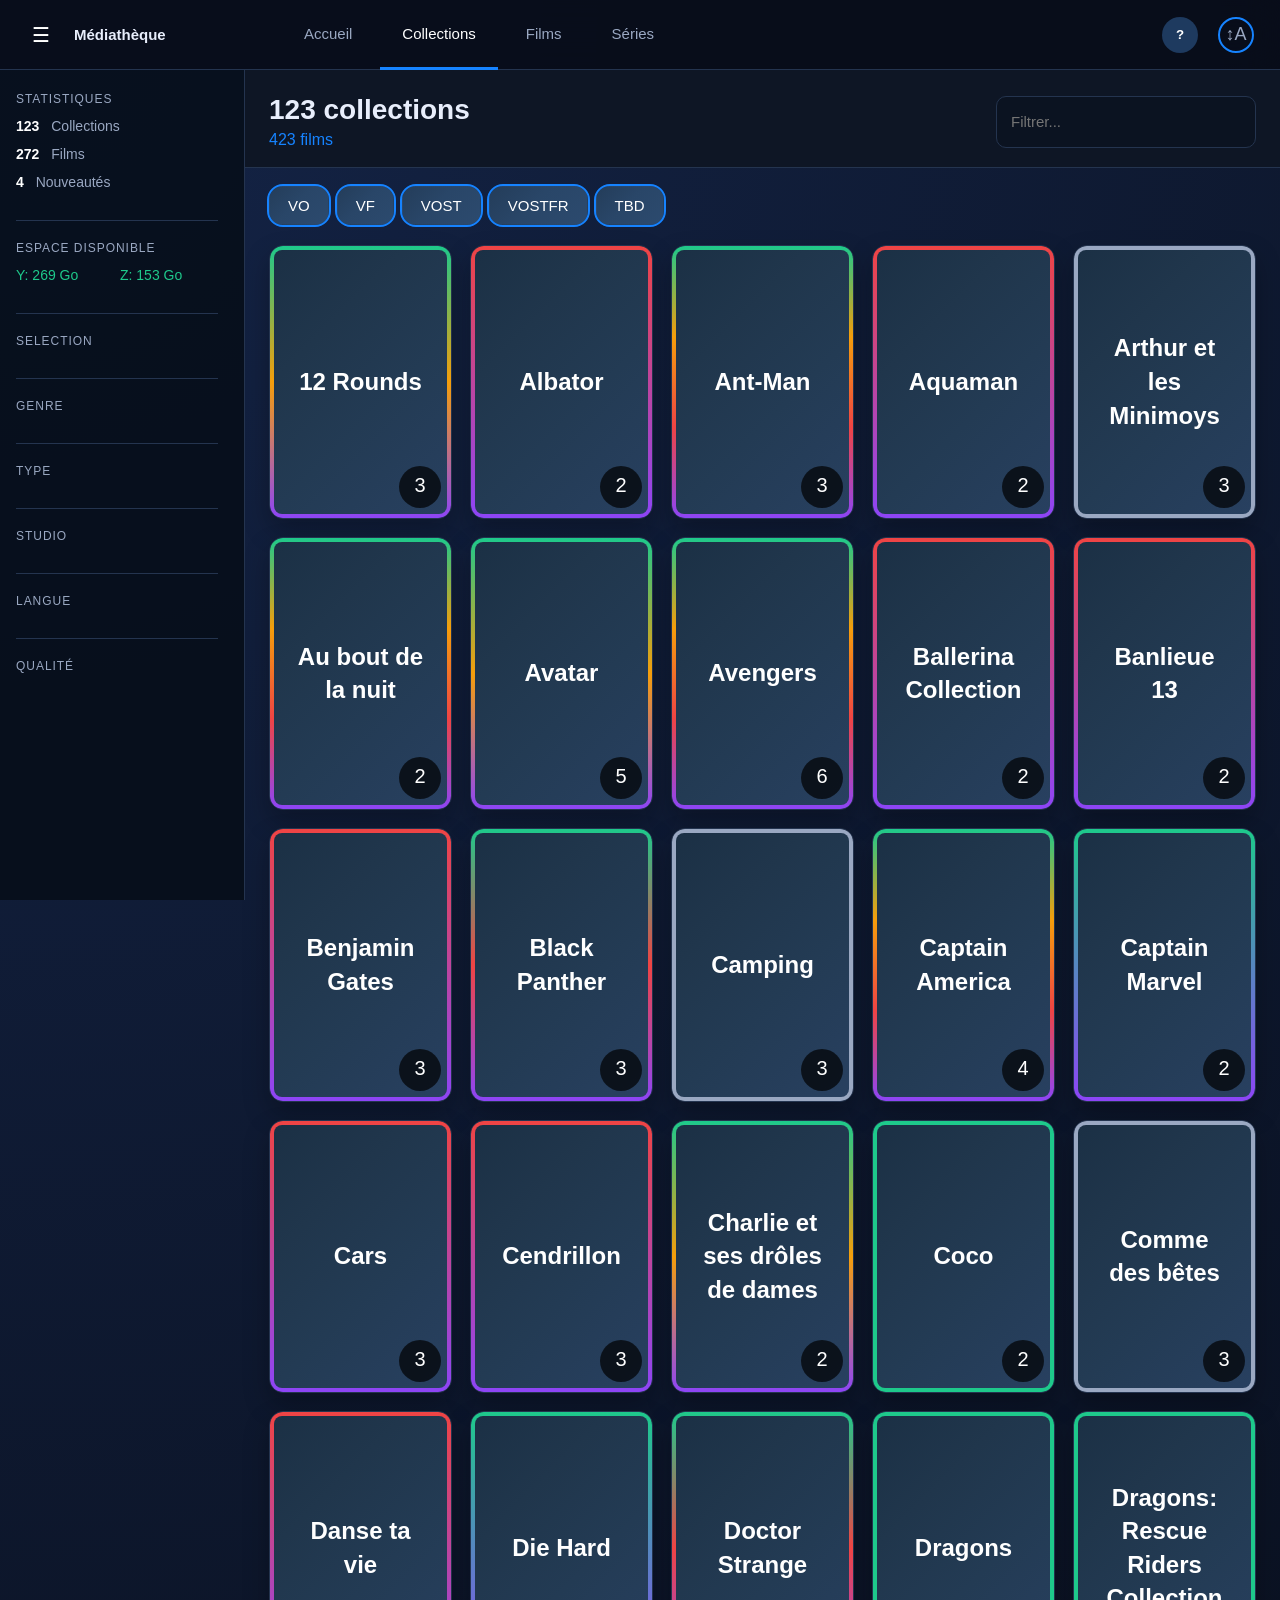
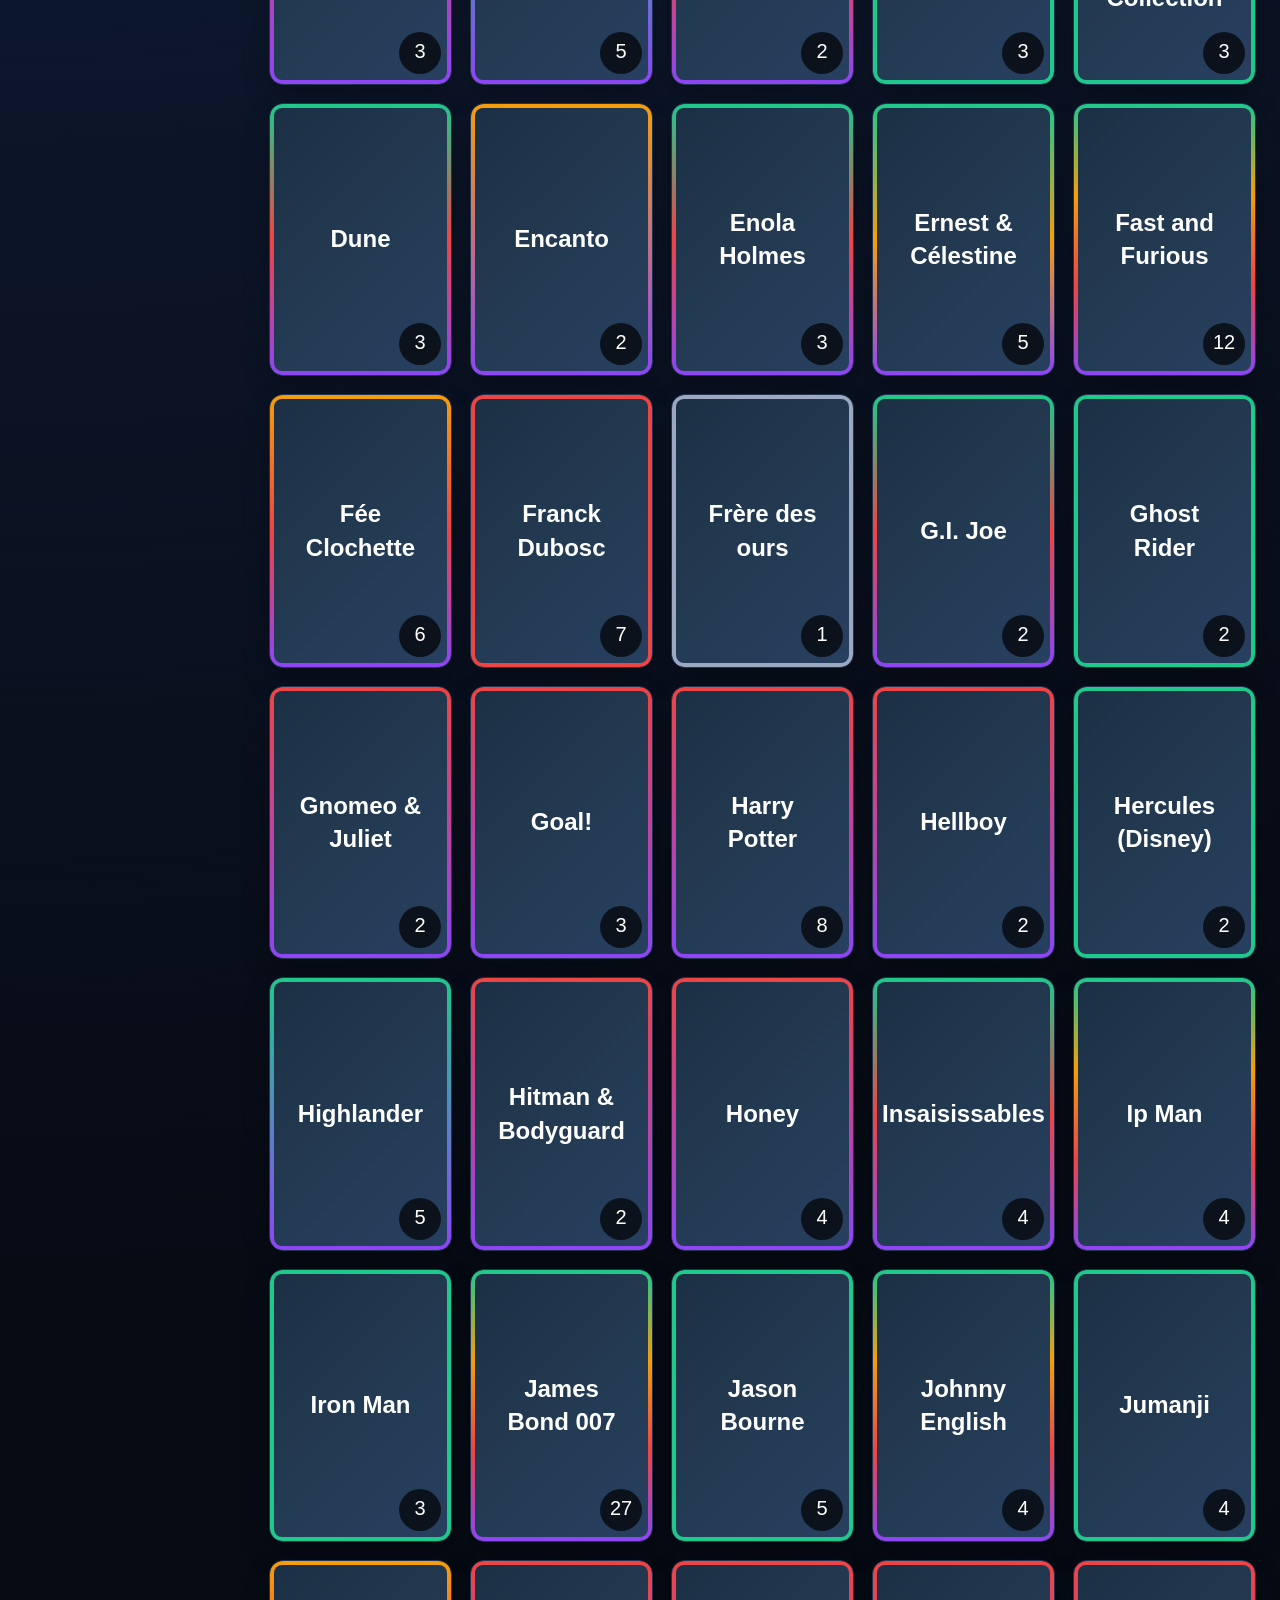
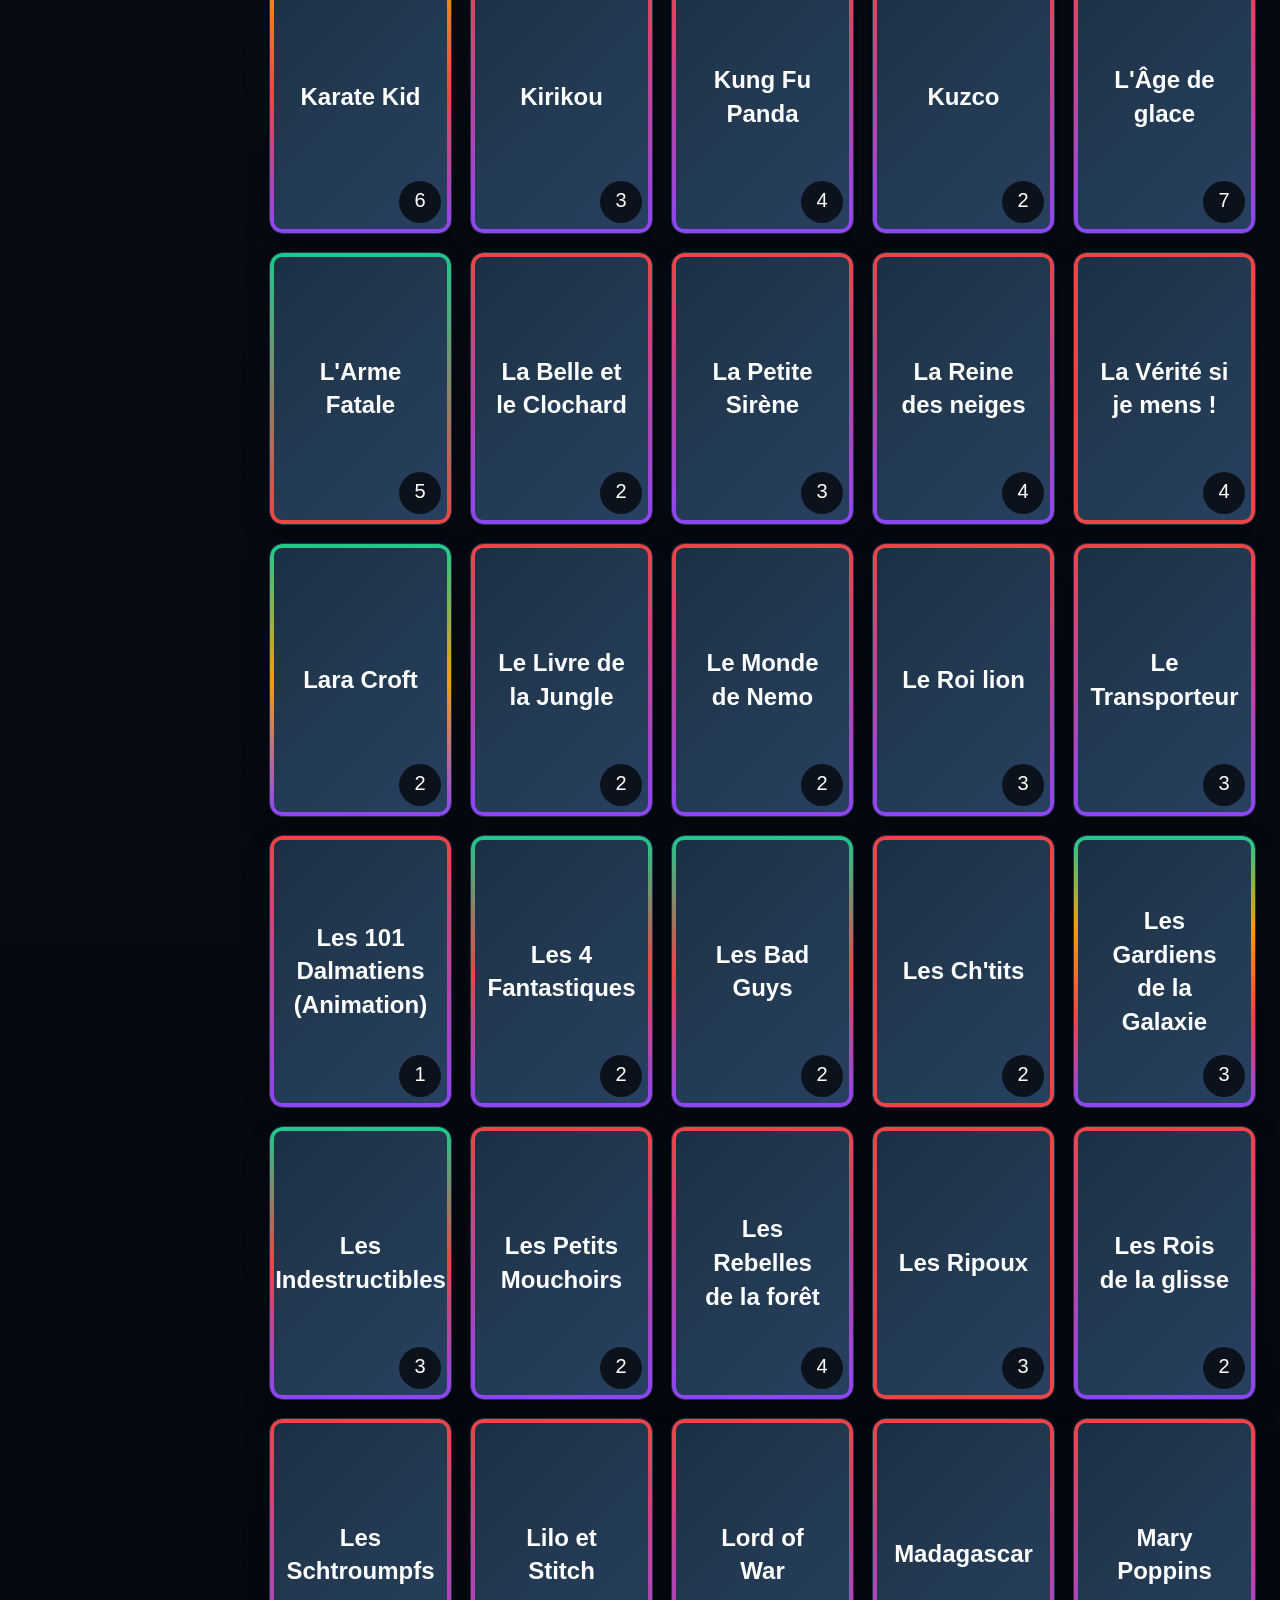
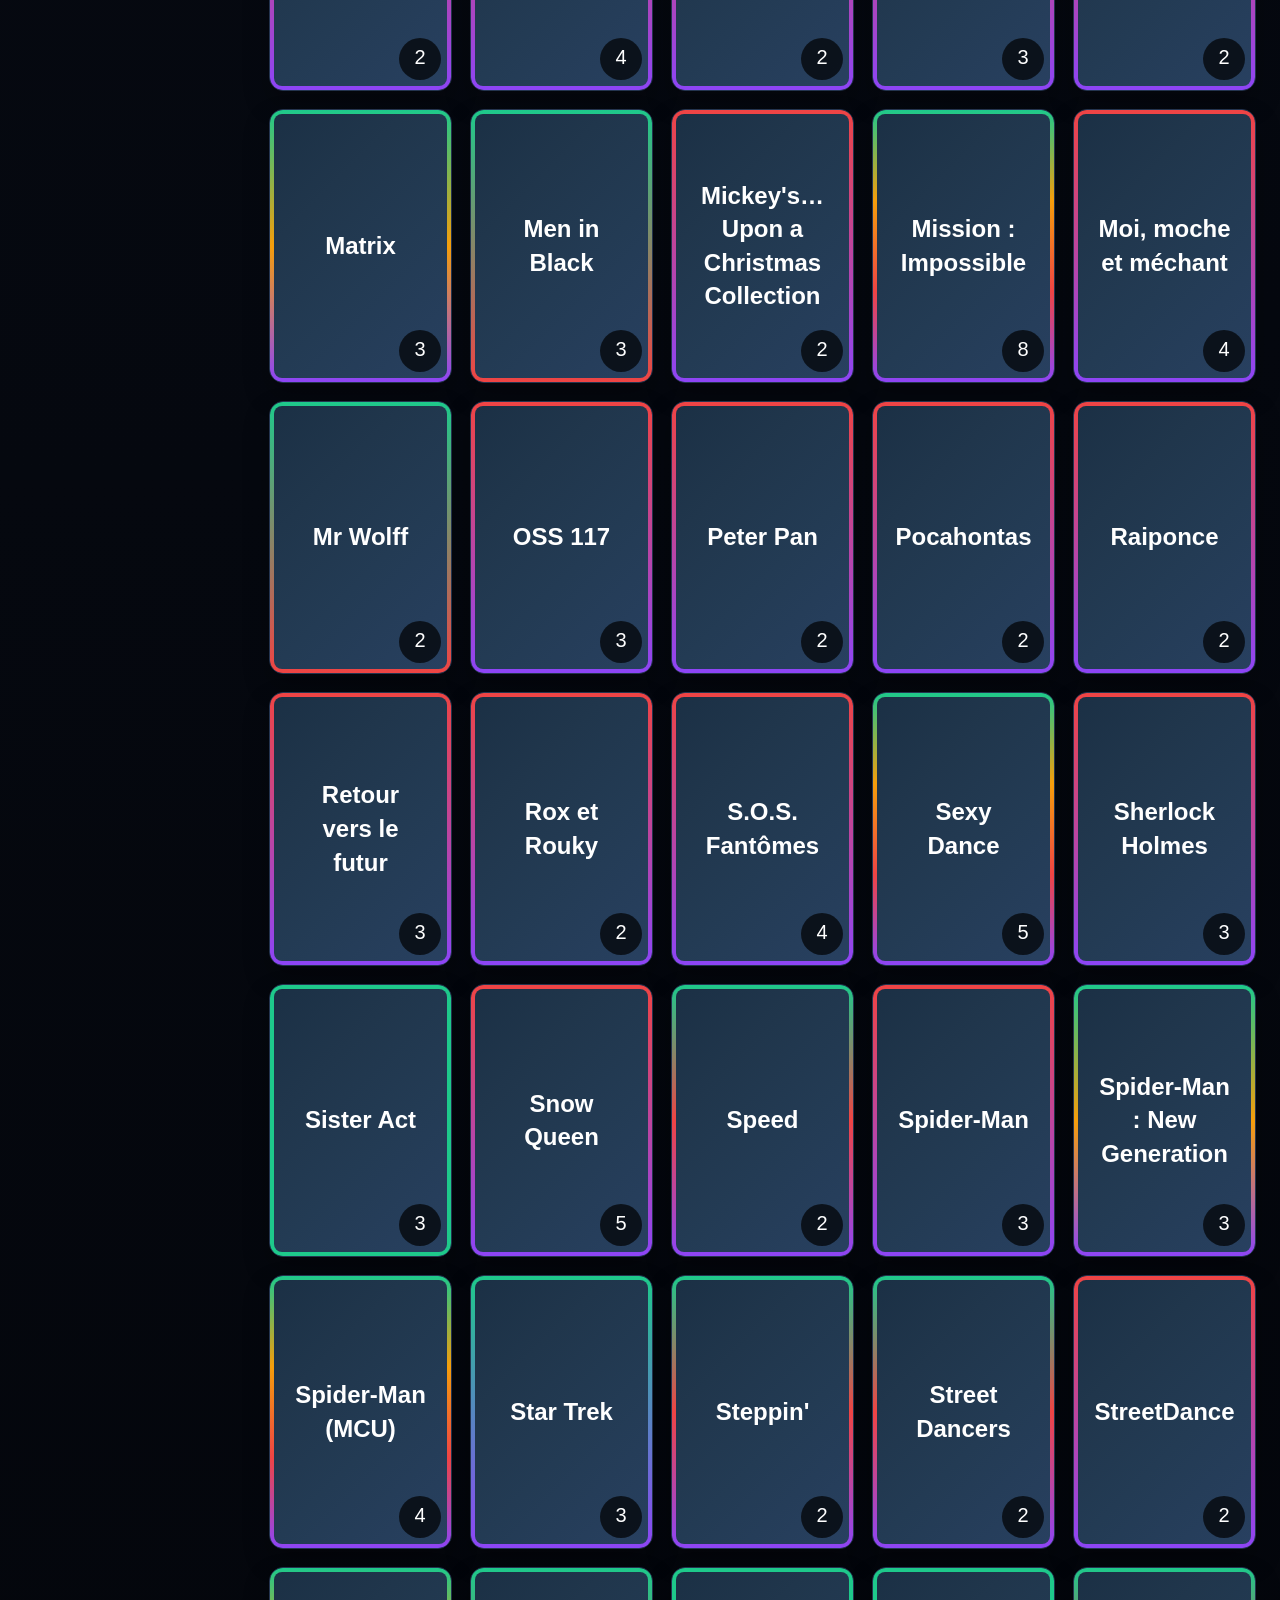
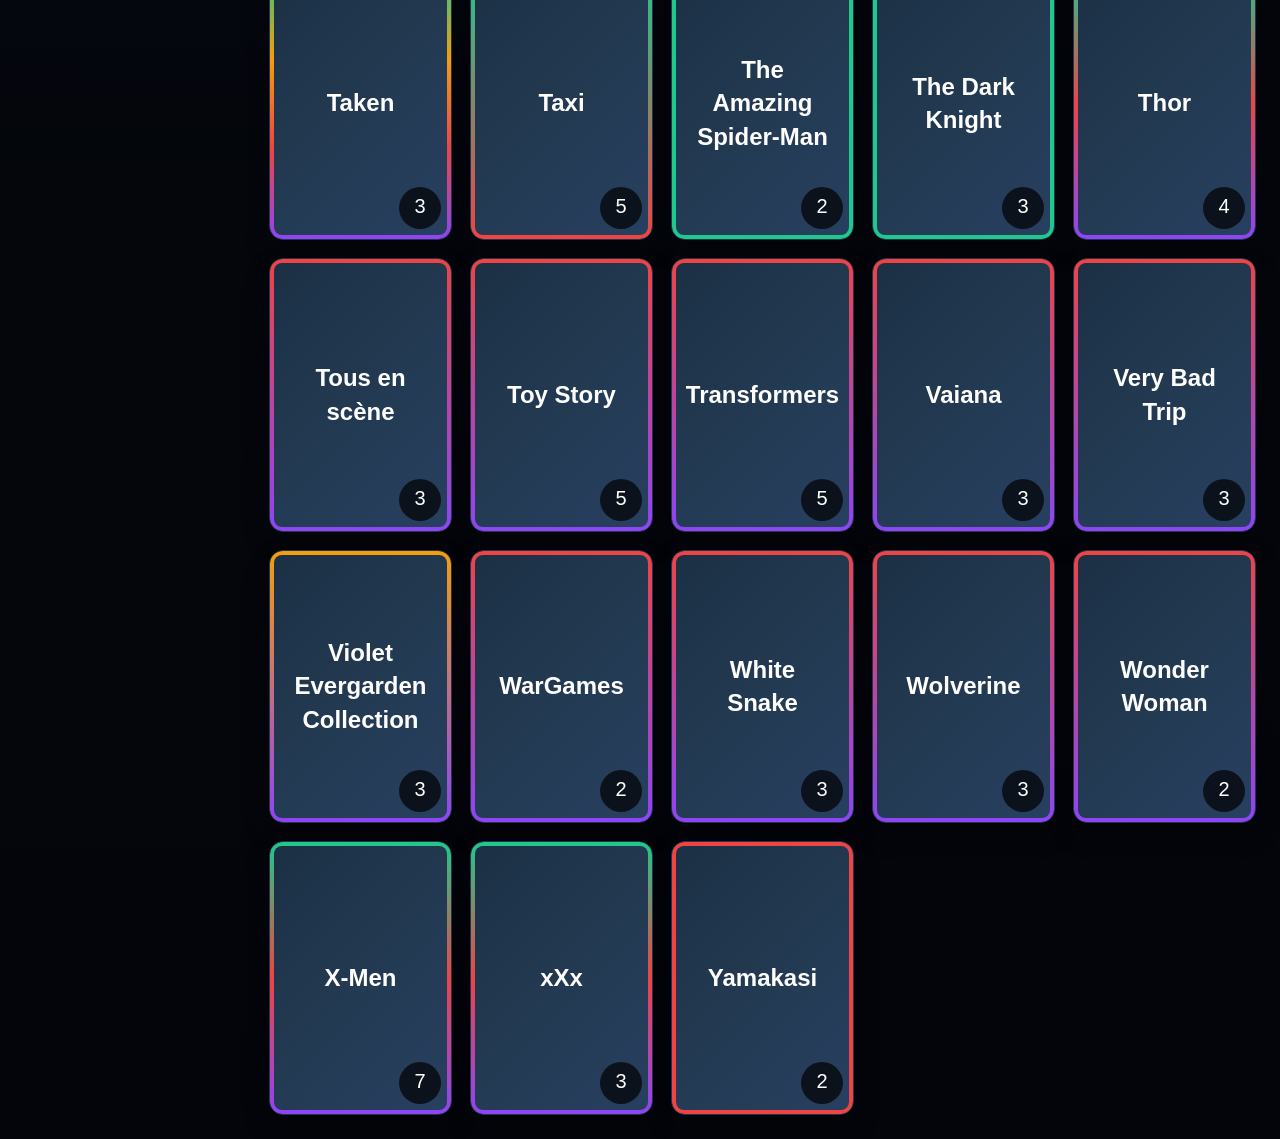
==== commit 343a96b8: "filtres" ====
--- a/collections.html
+++ b/collections.html
@@ -24,11 +24,13 @@
                             <span id="sideNouveautes">0</span> Nouveautés</div>
                         <div class="sidebar-section"></div>
 
-                        <div class="sidebar-title">Espace disponible</div>
+                        <div class="sidebar-title" id="storageTitle">Espace disponible</div>
                         <div id="sidebarStorageStats"></div>
-                        <div class="sidebar-stat" style="cursor: pointer;" onclick="scanCollectionsTmdb()">Scan des collections</div>
-                        <div class="sidebar-stat" style="cursor: pointer;" onclick="reloadCatalog('films')">Scan des films</div>                
-                        <div class="sidebar-stat" style="cursor: pointer;" onclick="reloadCatalog('nouveaux')">Scan rapide</div>                
+                        <div id="storageActions">
+                            <div class="sidebar-stat" style="cursor: pointer;" onclick="scanCollectionsTmdb()">Scan des collections</div>
+                            <div class="sidebar-stat" style="cursor: pointer;" onclick="reloadCatalog('films')">Scan des films</div>                  
+                            <div class="sidebar-stat" style="cursor: pointer;" onclick="reloadCatalog('nouveaux')">Scan rapide</div>                  
+                        </div>
                         <div class="sidebar-section"></div>
 
                         <div class="sidebar-title" id="ajoutsTitle">Selection</div>
@@ -47,8 +49,13 @@
                         <div id="studioFilters"></div>
                         <div class="sidebar-section"></div>
                         
+                        <div class="sidebar-title" id="languageTitle">Langue</div>
+                        <div id="languageFilters"></div>
+                        <div class="sidebar-section"></div>
+
                         <div class="sidebar-title" id="qualityTitle">Qualité</div>
-                        <div id="qualityFilters"></div>                    </aside>
+                        <div id="qualityFilters"></div>                    
+                    </aside>
 
                     <section class="content">
                         <div class="content-header">
--- a/css/style.css
+++ b/css/style.css
@@ -406,11 +406,27 @@
     padding: 22px 16px;
     position: sticky;
     top: 70px;
-    height: calc(100vh - 70px);
+    height: calc(100vh - 70px - var(--horizontal-scrollbar-height, 0px));
     align-self: start;
     overflow-y: auto;
-}
-
+    scrollbar-gutter: stable;
+    color-scheme: light dark;
+    scrollbar-width: thin;
+}
+
+.sidebar::-webkit-scrollbar {
+    width: 10px;
+}
+.sidebar::-webkit-scrollbar-track {
+    background: rgba(7, 13, 24, 0.85);
+}
+.sidebar::-webkit-scrollbar-thumb {
+    background: #475569;
+    border-radius: 5px;
+}
+.sidebar::-webkit-scrollbar-thumb:hover {
+    background: #64748b;
+}
 .sidebar-title {
     color: var(--muted);
     text-transform: uppercase;
@@ -419,7 +435,9 @@
     margin: 0 0 12px 0;
     cursor: pointer;
 }
-
+.sidebar-title.sidebar-title-filtered {
+    color: #1ec98b;
+}
 .sidebar-hidden .layout {
     grid-template-columns: 1fr;
 }
@@ -473,13 +491,24 @@
     min-width: 0;
 }
 .content-header {
+    position: sticky;
+    top: 70px;
+    z-index: 20;
+    background: var(--bg-soft);
+    padding-top: 24px;
+    padding-right: 24px;
+    padding-bottom: 18px;
+    padding-left: 24px;
+    margin-top: -24px;
+    margin-right: -24px;
+    margin-left: -24px;
+    border-bottom: 1px solid var(--border);
     display: flex;
     justify-content: space-between;
     align-items: center;
     margin-bottom: 18px;
-    max-width: var(--cadres-max-width);
-}
-
+    max-width: none;
+}
 .content-header h1 {
     margin: 0;
     font-size: calc(28px * var(--font-scale));
@@ -691,6 +720,22 @@
     margin-bottom: 20px;  
     flex-wrap: wrap;  
 }  
+.tools-sticky-bar {
+    position: sticky;
+    top: 178px;
+    z-index: 19;
+    background: var(--bg-soft);
+    padding-top: 24px;
+    padding-right: 24px;
+    padding-bottom: 24px;
+    padding-left: 24px;
+    margin-top: -24px;
+    margin-right: -24px;
+    margin-left: -24px;
+    margin-bottom: 24px;
+    border-bottom: 1px solid var(--border);
+}
+
 .language-filters[hidden] {  
     display: none;  
 }  
@@ -1545,12 +1590,12 @@
     align-items: center;
     gap: 4px;
     margin-bottom: 6px;
-}
-
+    min-width: 0;
+}
 .tool-film-title {
-    width: 320px;
-    min-width: 320px;
-    max-width: 320px;
+    width: 360px;
+    min-width: 360px;
+    max-width: 330px;
     overflow: hidden;
     white-space: nowrap;
     text-overflow: ellipsis;
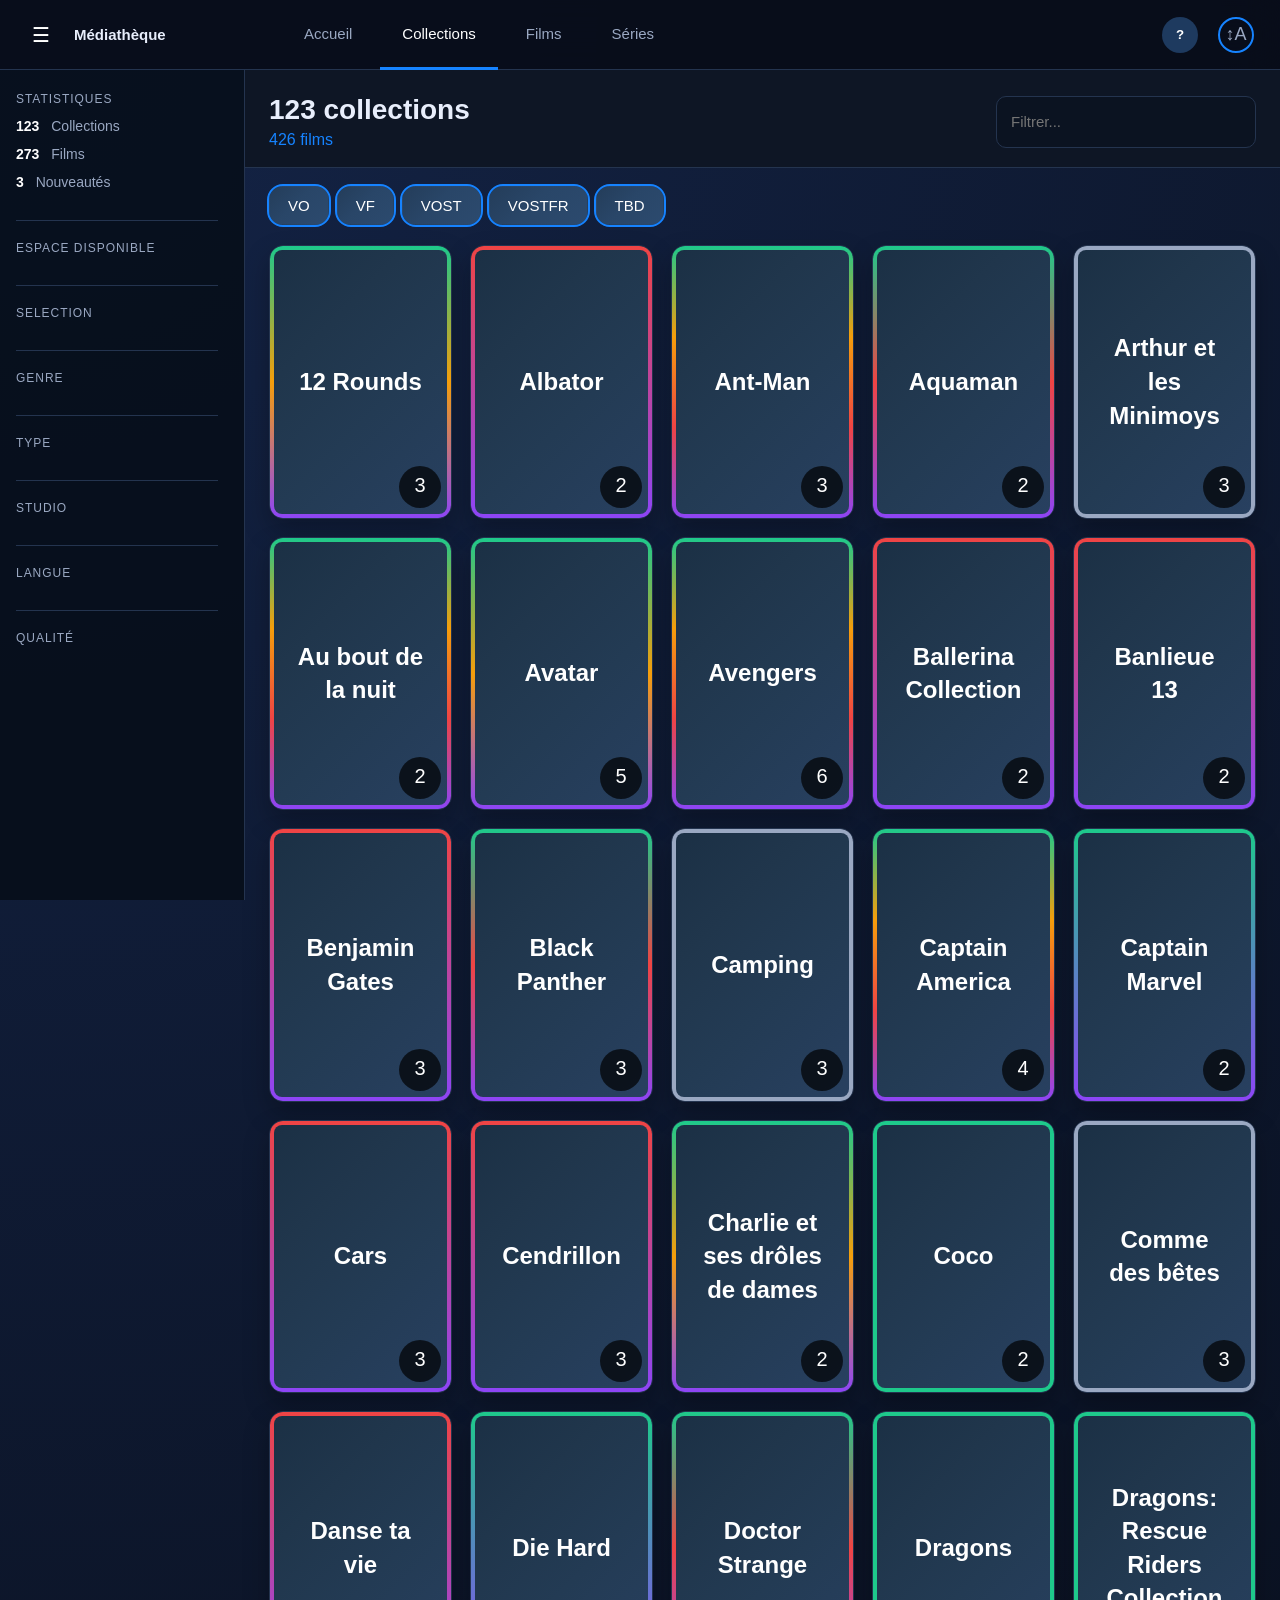
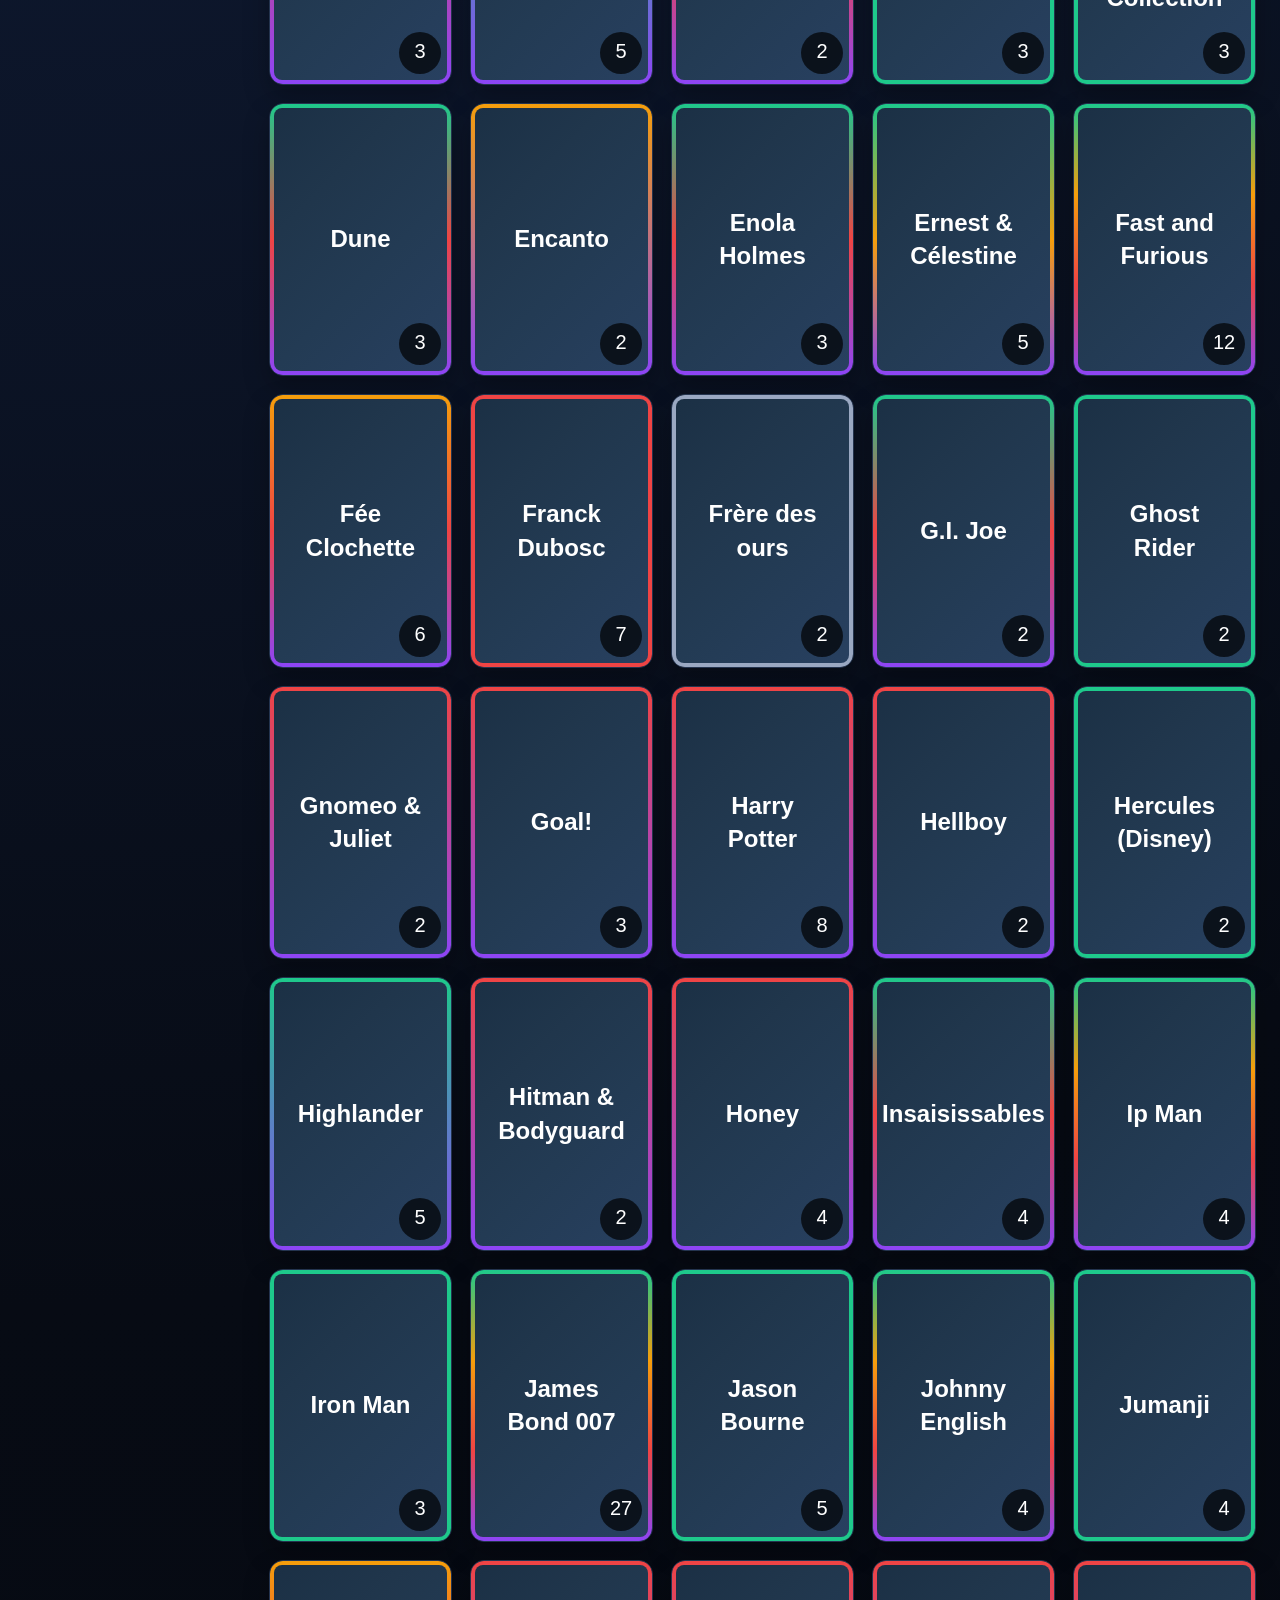
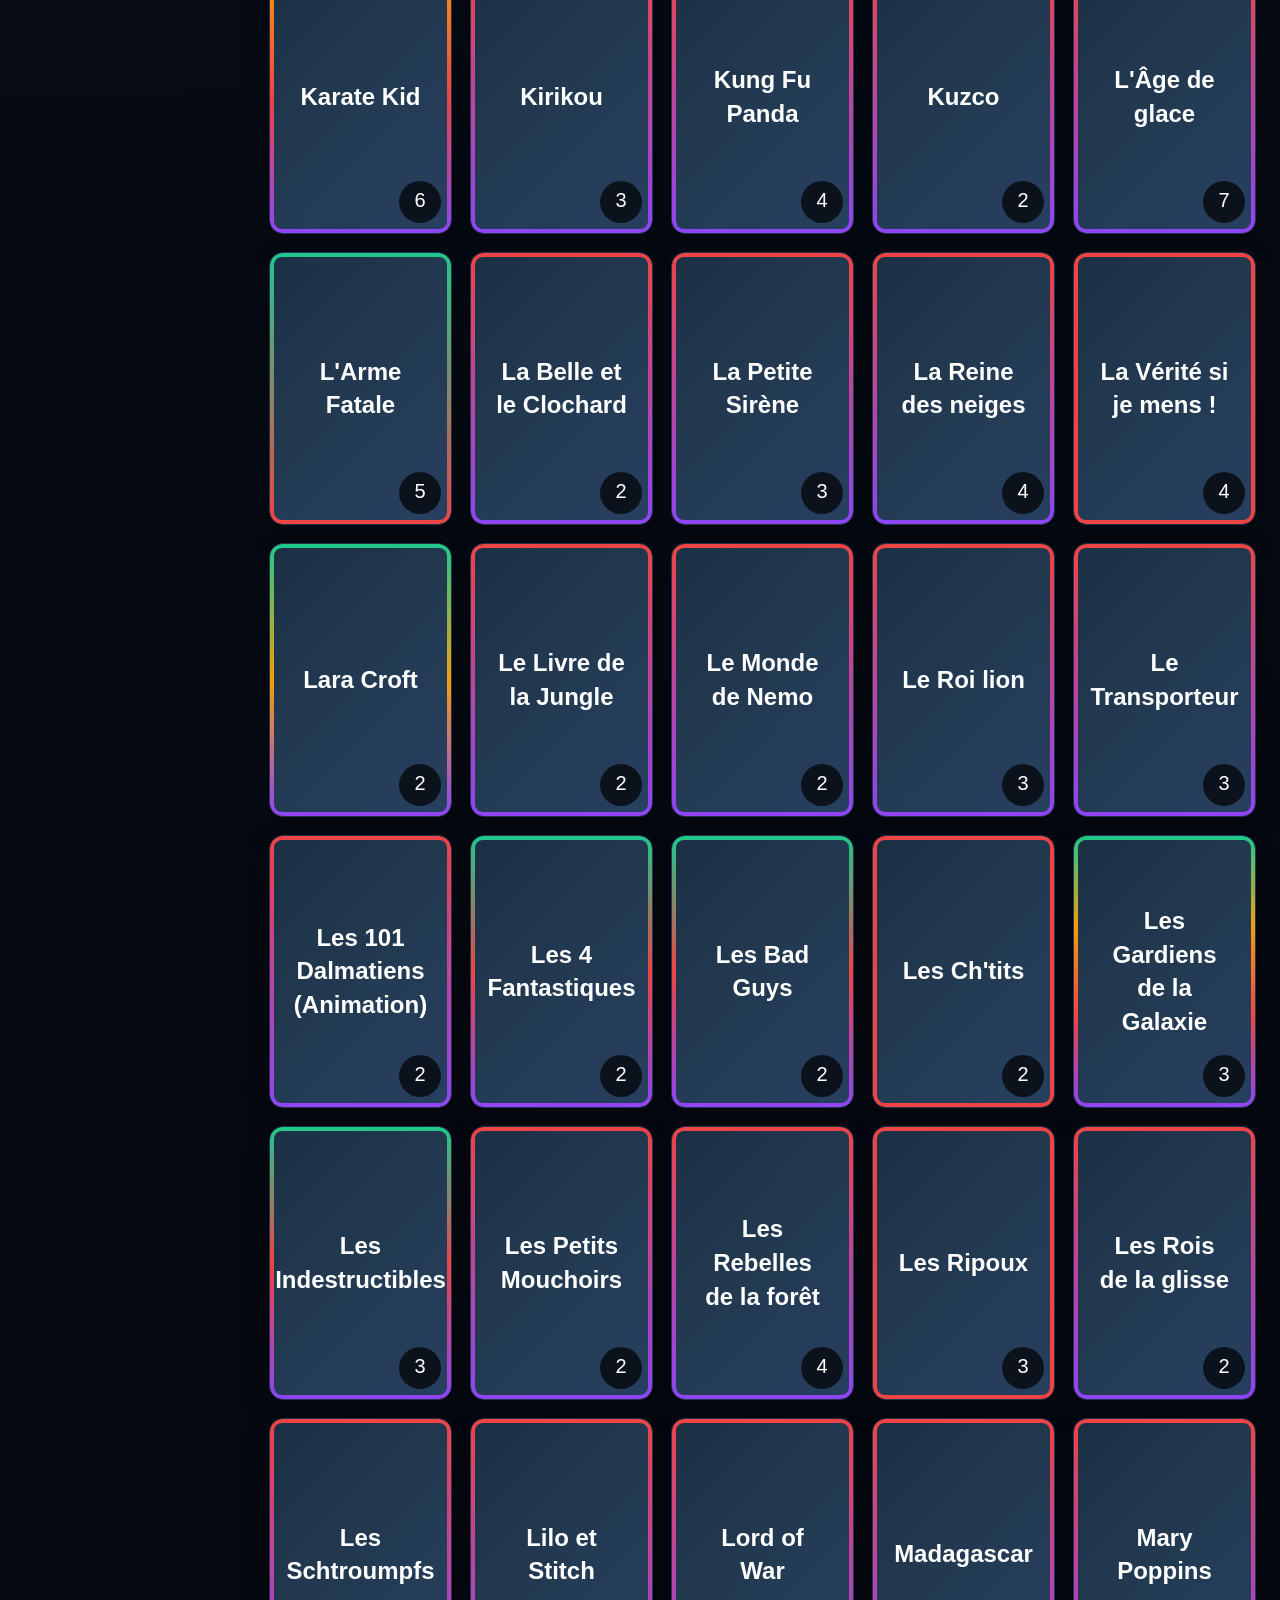
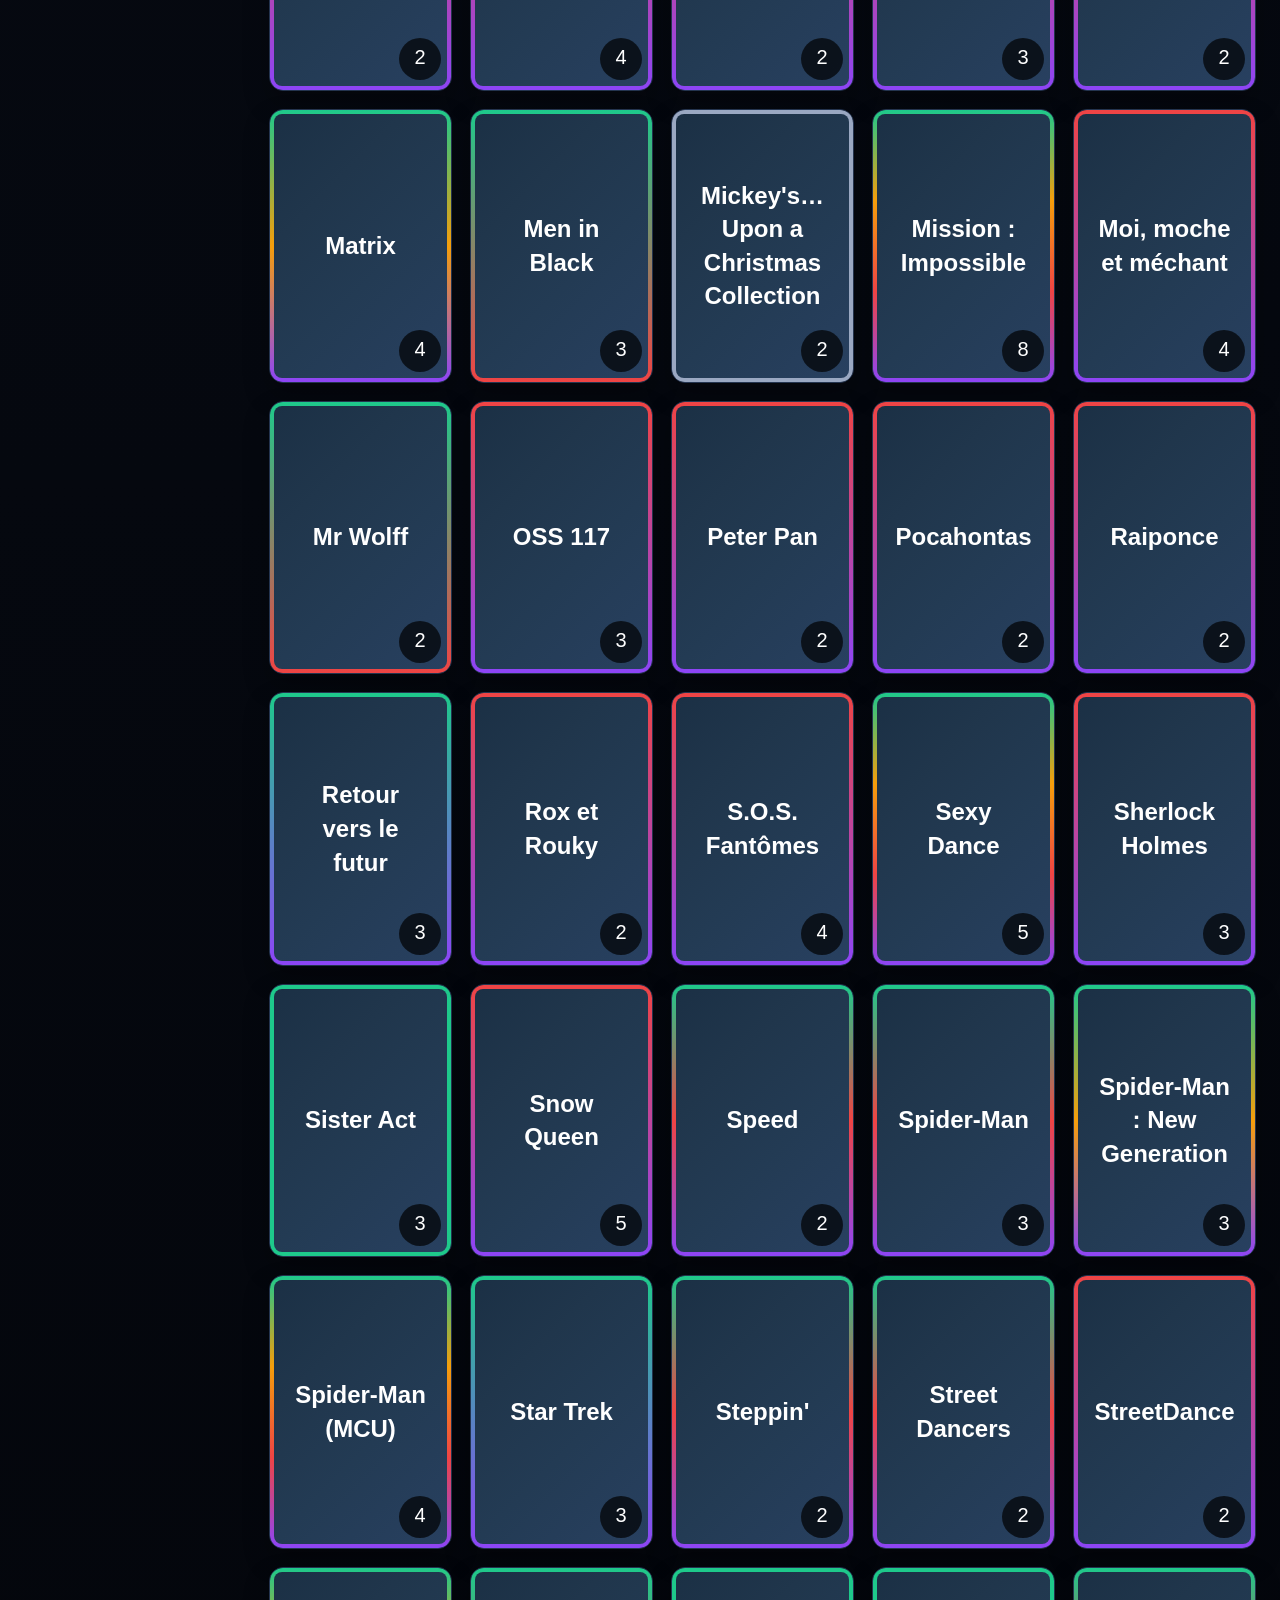
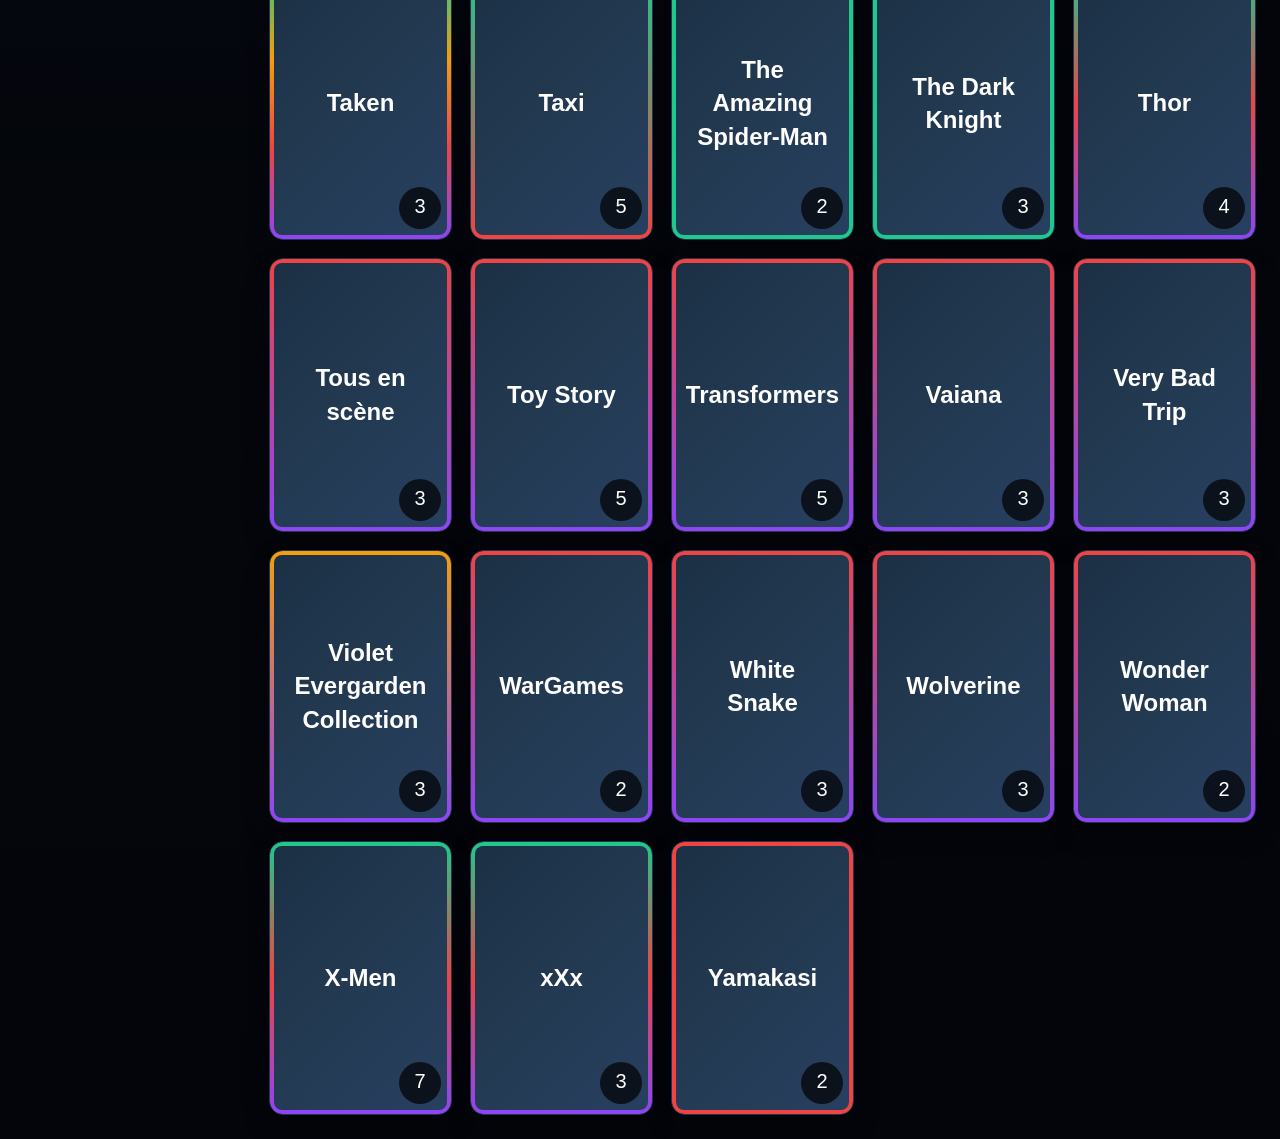
==== commit 6f576931: "scan" ====
--- a/collections.html
+++ b/collections.html
@@ -25,8 +25,8 @@
                         <div class="sidebar-section"></div>
 
                         <div class="sidebar-title" id="storageTitle">Espace disponible</div>
-                        <div id="sidebarStorageStats"></div>
                         <div id="storageActions">
+                            <div id="sidebarStorageStats"></div>
                             <div class="sidebar-stat" style="cursor: pointer;" onclick="scanCollectionsTmdb()">Scan des collections</div>
                             <div class="sidebar-stat" style="cursor: pointer;" onclick="reloadCatalog('films')">Scan des films</div>                  
                             <div class="sidebar-stat" style="cursor: pointer;" onclick="reloadCatalog('nouveaux')">Scan rapide</div>                  
